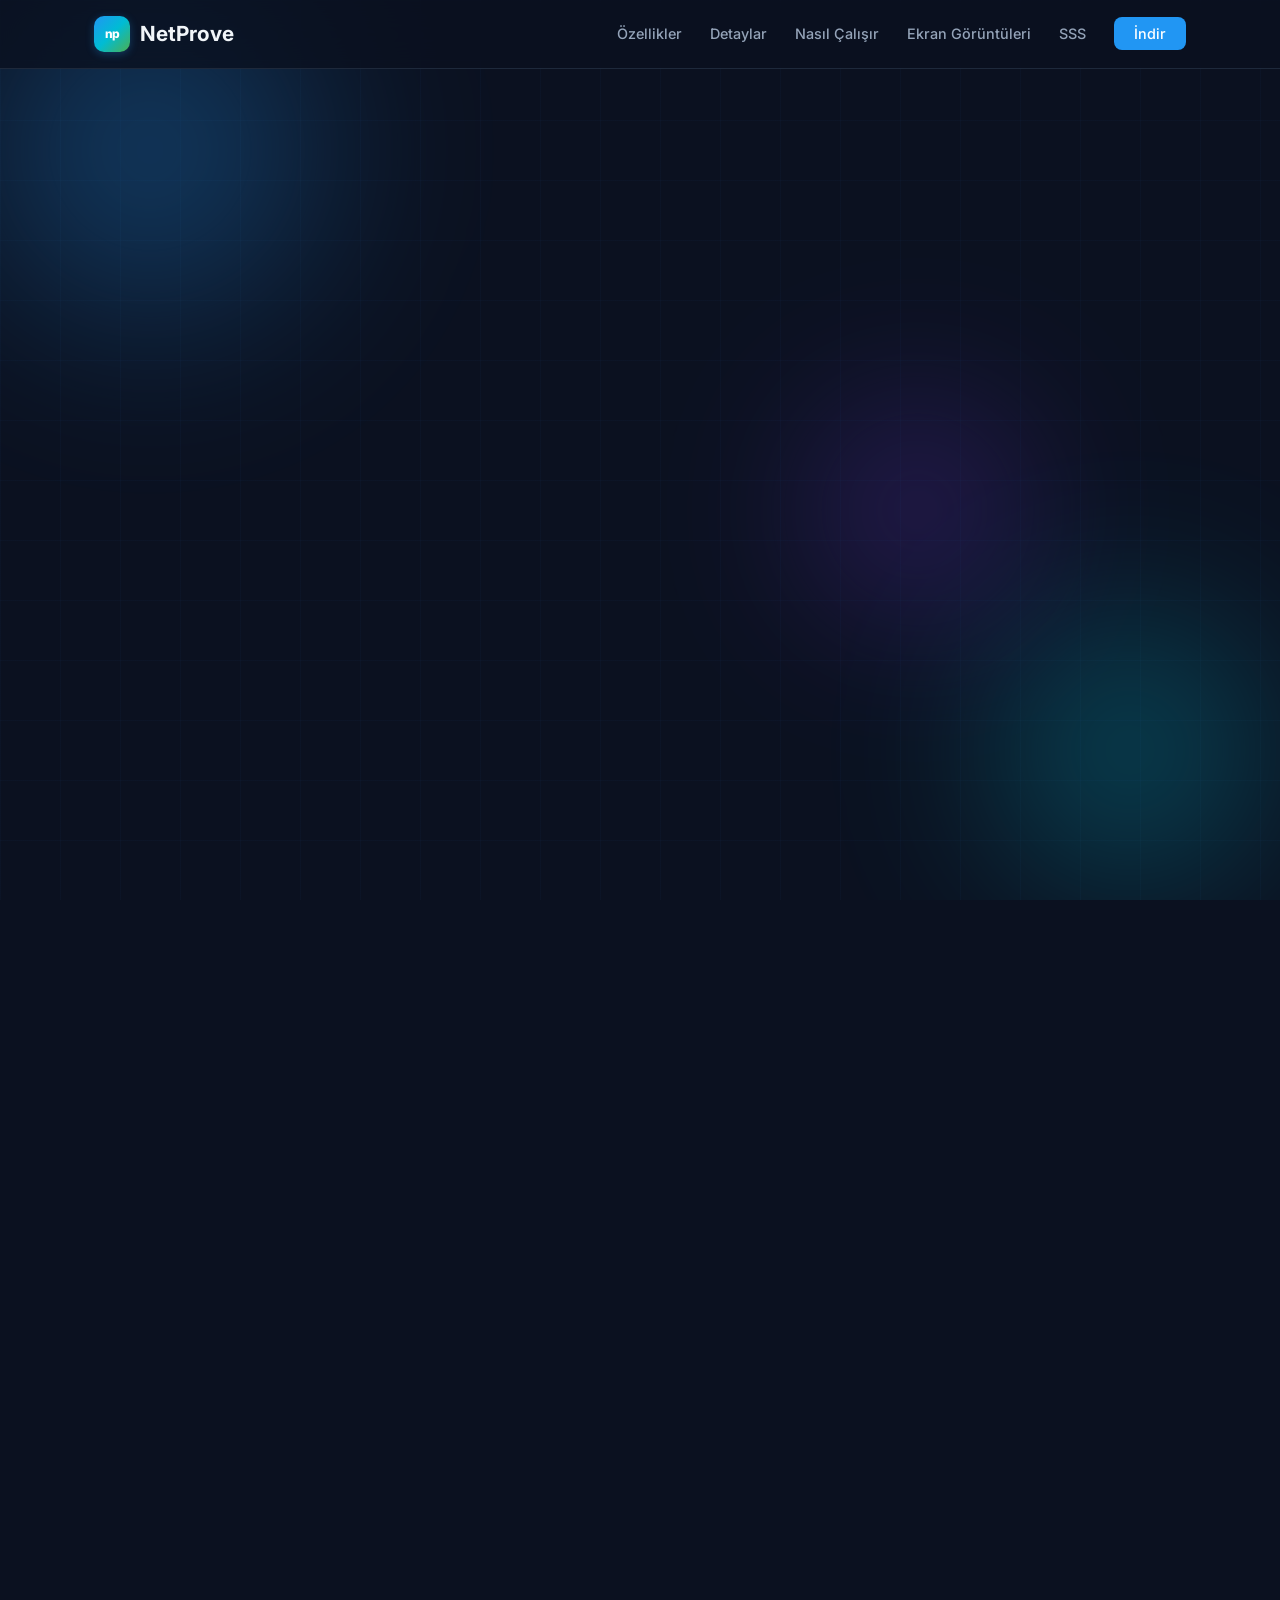
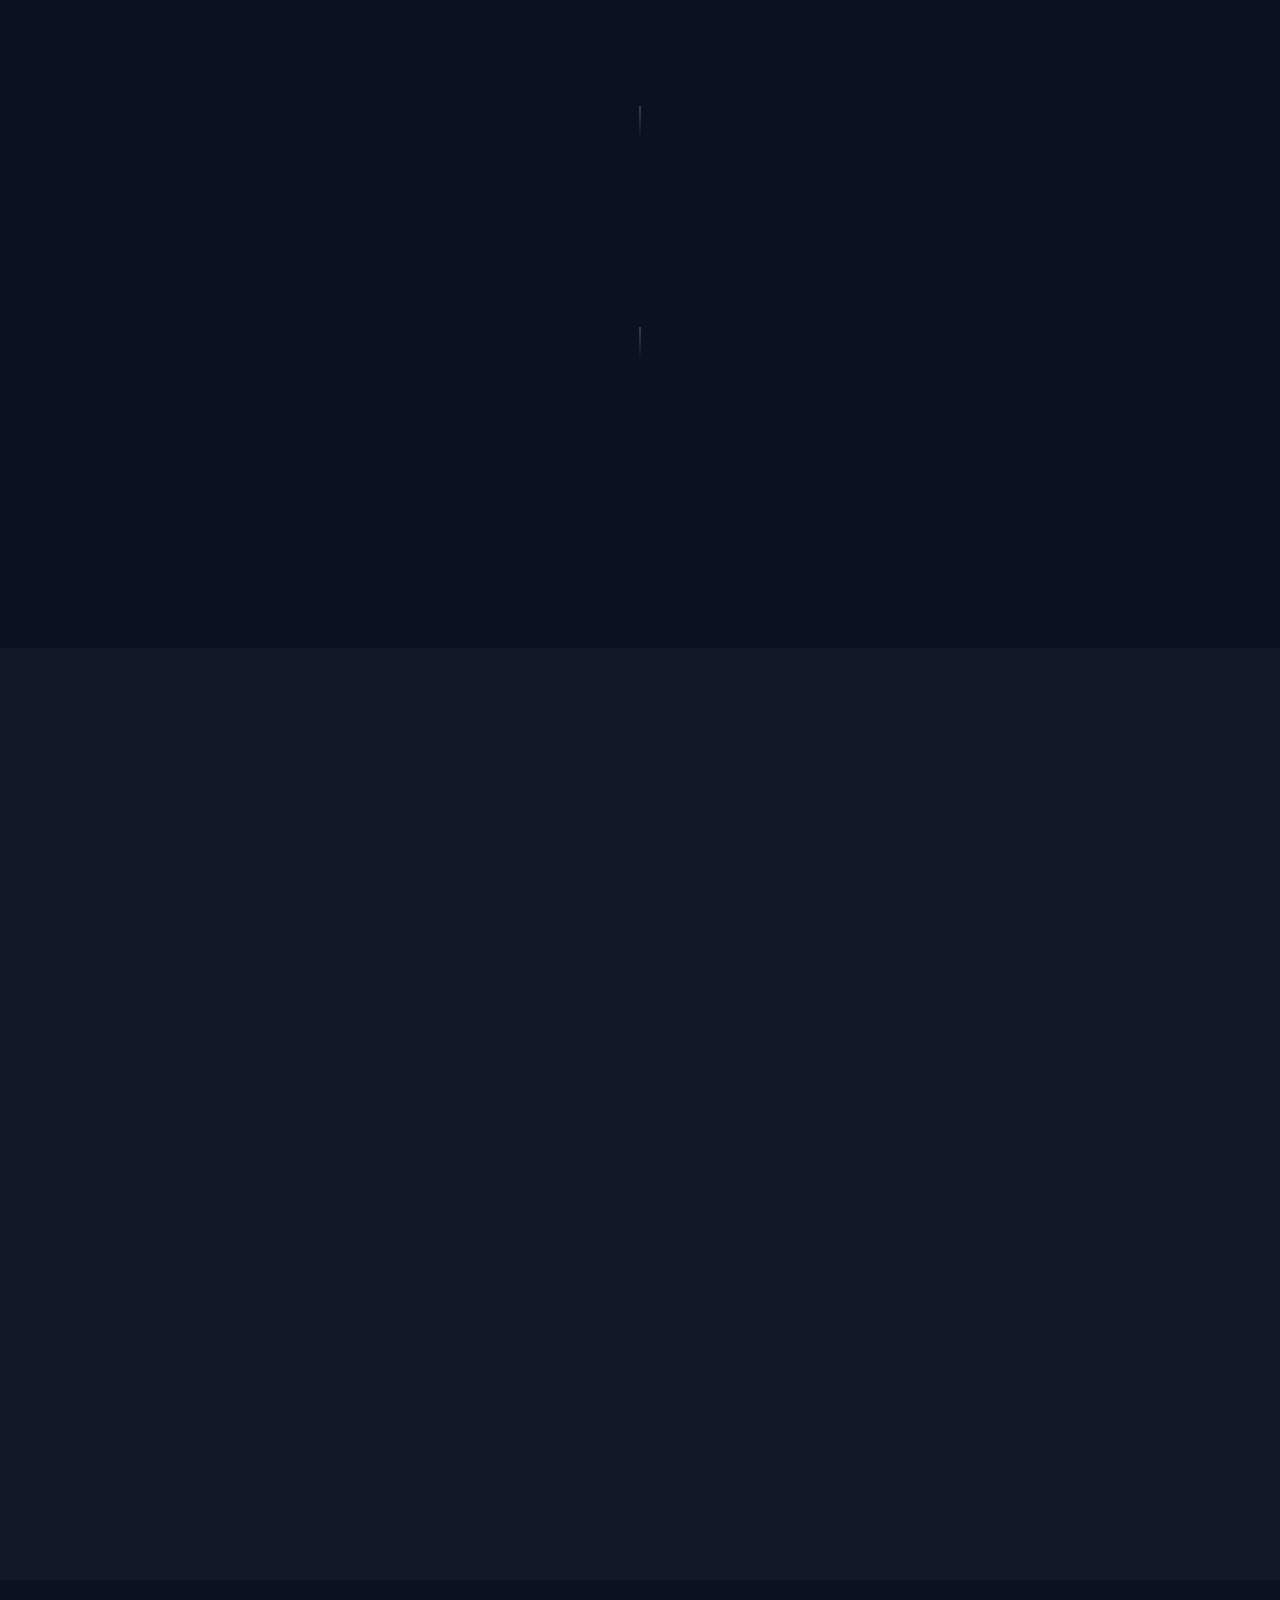
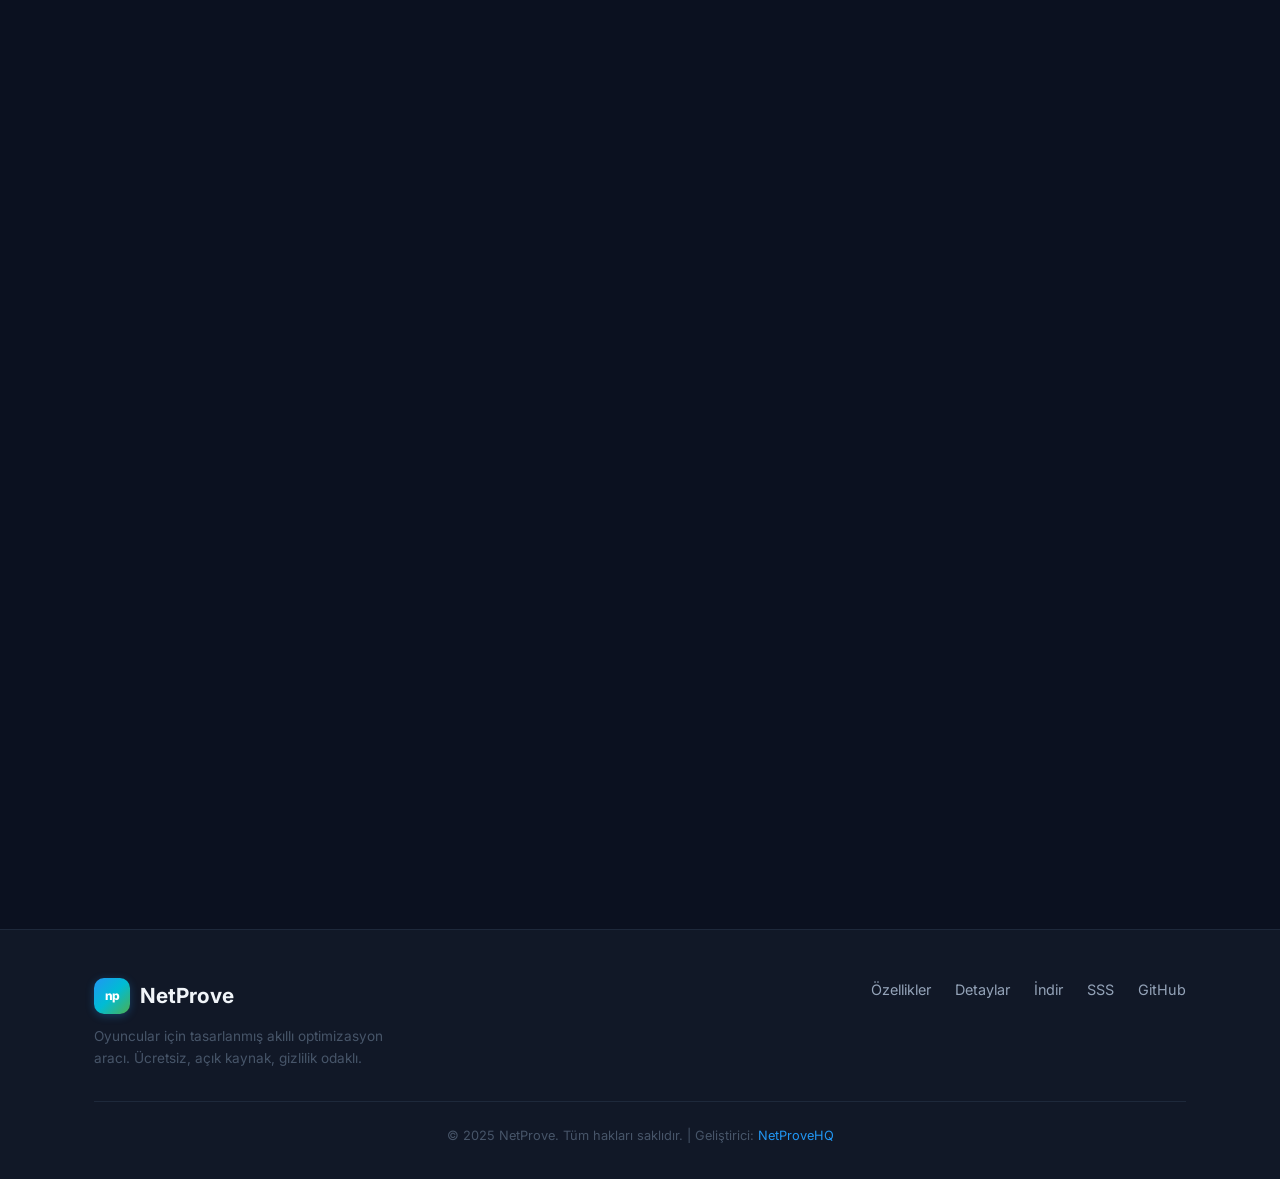
==== docs/index.html @ ade37f94 "v2.0: Smooth animations, network scanner, startup/taskbar pinning, website overhaul - Add smooth eas" ====
<!DOCTYPE html>
<html lang="tr">
<head>
  <meta charset="UTF-8">
  <meta name="viewport" content="width=device-width, initial-scale=1.0">
  <title>NetProve - Oyun ve &#304;nternet Performans Optimize Edici | &#220;cretsiz Windows Uygulamas&#305;</title>
  <meta name="description" content="NetProve ile ping d&#252;&#351;&#252;r, paket kayb&#305;n&#305; azalt, FPS art&#305;r. Valorant, CS2, Fortnite i&#231;in otomatik oyun optimizasyonu. A&#287; cihaz taray&#305;c&#305;, DNS benchmark, lag tahmini ve daha fazlas&#305;. &#220;cretsiz Windows 10/11 uygulamas&#305;.">
  <meta name="keywords" content="ping d&#252;&#351;&#252;rme, paket kayb&#305; &#231;&#246;z&#252;m, internet h&#305;zland&#305;rma, oyun optimizasyonu, FPS art&#305;rma, lag &#231;&#246;z&#252;m&#252;, Valorant ping, CS2 optimize, Windows optimizer, network optimizer, gaming performance, PC optimization, a&#287; optimizasyonu, internet performans&#305;, oyun kas&#305;yor &#231;&#246;z&#252;m, ping y&#252;ksek &#231;&#246;z&#252;m, a&#287; taray&#305;c&#305;, DNS benchmark, lag tahmini">
  <meta property="og:title" content="NetProve - Oyun ve &#304;nternet Performans Optimize Edici">
  <meta property="og:description" content="Ping d&#252;&#351;&#252;r, paket kayb&#305;n&#305; azalt, FPS art&#305;r. A&#287; cihaz taray&#305;c&#305;, DNS benchmark, lag tahmini. &#220;cretsiz indir.">
  <meta property="og:type" content="website">
  <meta property="og:url" content="https://netprovehq.github.io/">
  <meta property="og:site_name" content="NetProve">
  <meta name="twitter:card" content="summary_large_image">
  <meta name="twitter:title" content="NetProve - Oyun ve &#304;nternet Performans Optimize Edici">
  <meta name="twitter:description" content="Ping d&#252;&#351;&#252;r, paket kayb&#305;n&#305; azalt, FPS art&#305;r. &#220;cretsiz Windows uygulamas&#305;.">
  <meta name="robots" content="index, follow">
  <meta name="author" content="NetProveHQ">
  <link rel="canonical" href="https://netprovehq.github.io/">
  <meta name="theme-color" content="#2196F3">

  <script type="application/ld+json">
  {
    "@context": "https://schema.org",
    "@type": "SoftwareApplication",
    "name": "NetProve",
    "operatingSystem": "Windows 10, Windows 11",
    "applicationCategory": "UtilitiesApplication",
    "offers": { "@type": "Offer", "price": "0", "priceCurrency": "USD" },
    "description": "Oyun ve internet performans&#305;n&#305; optimize eden &#252;cretsiz Windows uygulamas&#305;. Ping d&#252;&#351;&#252;rme, paket kayb&#305; azaltma, FPS art&#305;rma, a&#287; cihaz taray&#305;c&#305;, DNS benchmark.",
    "url": "https://netprovehq.github.io/",
    "downloadUrl": "https://github.com/NetProveHQ/NetProve/releases",
    "softwareVersion": "2.0"
  }
  </script>

  <link rel="preconnect" href="https://fonts.googleapis.com">
  <link rel="preconnect" href="https://fonts.gstatic.com" crossorigin>
  <link href="https://fonts.googleapis.com/css2?family=Inter:wght@400;500;600;700;800;900&display=swap" rel="stylesheet">
  <link rel="stylesheet" href="style.css">
</head>
<body>

  <!-- Navbar -->
  <nav class="navbar" id="navbar">
    <div class="nav-container">
      <a href="#" class="nav-logo">
        <div class="logo-badge">np</div>
        NetProve
      </a>
      <button class="hamburger" id="hamburger" aria-label="Men&#252;y&#252; a&#231;">
        <span></span><span></span><span></span>
      </button>
      <ul class="nav-links" id="nav-links">
        <li><a href="#features">&#214;zellikler</a></li>
        <li><a href="#details">Detaylar</a></li>
        <li><a href="#how-it-works">Nas&#305;l &#199;al&#305;&#351;&#305;r</a></li>
        <li><a href="#screenshots">Ekran G&#246;r&#252;nt&#252;leri</a></li>
        <li><a href="#faq">SSS</a></li>
        <li><a href="#download" class="nav-cta">&#304;ndir</a></li>
      </ul>
    </div>
  </nav>

  <!-- Hero -->
  <section class="hero" id="hero">
    <div class="hero-bg">
      <div class="hero-orb hero-orb-1"></div>
      <div class="hero-orb hero-orb-2"></div>
      <div class="hero-orb hero-orb-3"></div>
      <div class="hero-grid"></div>
    </div>
    <div class="hero-content">
      <div class="hero-badge fade-in">v2.0 &#8212; Windows 10 &amp; 11 Destekli</div>
      <h1 class="hero-title fade-in">
        Oyun Performans&#305;n&#305;<br>
        <span class="gradient-text">Maksimuma &#199;&#305;kar</span>
      </h1>
      <p class="hero-tagline fade-in">
        NetProve, ger&#231;ek zamanl&#305; sistem izleme, ak&#305;ll&#305; a&#287; optimizasyonu, otomatik oyun alg&#305;lama
        ve cihaz tarama &#246;zellikleriyle oyun deneyimini bir &#252;st seviyeye ta&#351;&#305;yan &#252;cretsiz bir Windows uygulamas&#305;d&#305;r.
        TCP/IP ayarlar&#305;ndan DNS benchmark'a, lag tahmininden performans raporlar&#305;na kadar
        ihtiyac&#305;n olan her &#351;ey tek bir yerde.
      </p>
      <div class="hero-actions fade-in">
        <a href="#download" class="btn btn-primary btn-lg">
          <svg width="20" height="20" viewBox="0 0 24 24" fill="none" stroke="currentColor" stroke-width="2"><path d="M21 15v4a2 2 0 0 1-2 2H5a2 2 0 0 1-2-2v-4"/><polyline points="7 10 12 15 17 10"/><line x1="12" y1="15" x2="12" y2="3"/></svg>
          &#220;cretsiz &#304;ndir (v2.0)
        </a>
        <a href="#features" class="btn btn-ghost btn-lg">
          &#214;zellikleri Ke&#351;fet
          <svg width="16" height="16" viewBox="0 0 24 24" fill="none" stroke="currentColor" stroke-width="2"><polyline points="6 9 12 15 18 9"/></svg>
        </a>
      </div>
      <div class="hero-stats fade-in">
        <div class="stat">
          <span class="stat-value">%100</span>
          <span class="stat-label">&#220;cretsiz &amp; Reklams&#305;z</span>
        </div>
        <div class="stat-divider"></div>
        <div class="stat">
          <span class="stat-value">6 Dil</span>
          <span class="stat-label">&#199;oklu Dil Deste&#287;i</span>
        </div>
        <div class="stat-divider"></div>
        <div class="stat">
          <span class="stat-value">100+</span>
          <span class="stat-label">Oyun Alg&#305;lama</span>
        </div>
        <div class="stat-divider"></div>
        <div class="stat">
          <span class="stat-value">&lt;50MB</span>
          <span class="stat-label">Hafif &amp; H&#305;zl&#305;</span>
        </div>
      </div>
    </div>
  </section>

  <!-- Features Grid -->
  <section class="features" id="features">
    <div class="container">
      <div class="section-header fade-in">
        <span class="section-badge">&#214;zellikler</span>
        <h2 class="section-title">Oyuncular &#304;&#231;in Tasarlanm&#305;&#351; Profesyonel Ara&#231;lar</h2>
        <p class="section-subtitle">Sistem izleme, a&#287; optimizasyonu, oyun alg&#305;lama ve daha fazlas&#305; &#8212; hepsi tek bir uygulamada.</p>
      </div>

      <div class="features-grid">
        <div class="feature-card fade-in">
          <div class="feature-icon-wrapper blue">
            <svg width="28" height="28" viewBox="0 0 24 24" fill="none" stroke="currentColor" stroke-width="2"><rect x="2" y="3" width="20" height="14" rx="2"/><line x1="8" y1="21" x2="16" y2="21"/><line x1="12" y1="17" x2="12" y2="21"/></svg>
          </div>
          <h3>Ger&#231;ek Zamanl&#305; Sistem &#304;zleme</h3>
          <p>CPU, RAM, disk ve a&#287; metriklerini ak&#305;c&#305; animasyonlu dairesel gauge'lar ve Bezier e&#287;rili grafiklerle canl&#305; olarak takip edin. 60 saniyelik ge&#231;mi&#351; verisiyle trendleri an&#305;nda g&#246;r&#252;n.</p>
        </div>

        <div class="feature-card fade-in">
          <div class="feature-icon-wrapper green">
            <svg width="28" height="28" viewBox="0 0 24 24" fill="none" stroke="currentColor" stroke-width="2"><polygon points="5 3 19 12 5 21 5 3"/></svg>
          </div>
          <h3>Otomatik Oyun Alg&#305;lama</h3>
          <p>100'den fazla oyunu otomatik tan&#305;r: Valorant, CS2, Fortnite, LoL, GTA V, Minecraft, Elden Ring, God of War ve daha fazlas&#305;. Steam, Epic Games ve di&#287;er platformlardan yol tabanl&#305; alg&#305;lama yapar.</p>
        </div>

        <div class="feature-card fade-in">
          <div class="feature-icon-wrapper purple">
            <svg width="28" height="28" viewBox="0 0 24 24" fill="none" stroke="currentColor" stroke-width="2"><path d="M12 2L2 7l10 5 10-5-10-5z"/><path d="M2 17l10 5 10-5"/><path d="M2 12l10 5 10-5"/></svg>
          </div>
          <h3>Ak&#305;ll&#305; Otomatik Optimizasyon</h3>
          <p>Arka planda sessizce &#231;al&#305;&#351;&#305;r. Y&#252;ksek ping, paket kayb&#305; veya RAM bas&#305;nc&#305; alg&#305;lad&#305;&#287;&#305;nda otomatik m&#252;dahale eder: DNS temizler, TCP/IP ayarlar&#305;n&#305; optimize eder, g&#252;&#231; plan&#305;n&#305; de&#287;i&#351;tirir.</p>
        </div>

        <div class="feature-card fade-in">
          <div class="feature-icon-wrapper cyan">
            <svg width="28" height="28" viewBox="0 0 24 24" fill="none" stroke="currentColor" stroke-width="2"><path d="M22 12h-4l-3 9L9 3l-3 9H2"/></svg>
          </div>
          <h3>A&#287; Optimizasyonu &amp; DNS Benchmark</h3>
          <p>TCP/IP ince ayarlar&#305; (Nagle algoritmas&#305;, TTL, pencere boyutu), en h&#305;zl&#305; DNS sunucusunu bulan benchmark arac&#305;, WiFi band&#305; alg&#305;lama ve a&#287; yenileme &#246;zellikleri.</p>
        </div>

        <div class="feature-card fade-in">
          <div class="feature-icon-wrapper orange">
            <svg width="28" height="28" viewBox="0 0 24 24" fill="none" stroke="currentColor" stroke-width="2"><path d="M10.29 3.86L1.82 18a2 2 0 0 0 1.71 3h16.94a2 2 0 0 0 1.71-3L13.71 3.86a2 2 0 0 0-3.42 0z"/><line x1="12" y1="9" x2="12" y2="13"/><line x1="12" y1="17" x2="12.01" y2="17"/></svg>
          </div>
          <h3>Lag Tahmini &amp; Erken Uyar&#305;</h3>
          <p>Makine &#246;&#287;renmesi tabanl&#305; trend analizi ile lag olu&#351;madan &#246;nce sizi uyar&#305;r. CPU, RAM, ping, jitter ve paket kayb&#305; verilerini birlikte de&#287;erlendirerek ge&#231;mi&#351; e&#287;ilimlerden gelecek sorunlar&#305; tahmin eder.</p>
        </div>

        <div class="feature-card fade-in">
          <div class="feature-icon-wrapper red">
            <svg width="28" height="28" viewBox="0 0 24 24" fill="none" stroke="currentColor" stroke-width="2"><path d="M13 2L3 14h9l-1 8 10-12h-9l1-8z"/></svg>
          </div>
          <h3>H&#305;z Testi &amp; Performans Raporlar&#305;</h3>
          <p>Uygulama i&#231;inden indirme/y&#252;kleme h&#305;z testi yap&#305;n. Her oyun oturumu sonras&#305; otomatik performans raporu: ortalama ping, jitter, paket kayb&#305;, 5 y&#305;ld&#305;zl&#305; derecelendirme ve ki&#351;iselle&#351;tirilmi&#351; &#246;neriler.</p>
        </div>

        <div class="feature-card fade-in">
          <div class="feature-icon-wrapper teal">
            <svg width="28" height="28" viewBox="0 0 24 24" fill="none" stroke="currentColor" stroke-width="2"><circle cx="12" cy="12" r="10"/><line x1="2" y1="12" x2="22" y2="12"/><path d="M12 2a15.3 15.3 0 0 1 4 10 15.3 15.3 0 0 1-4 10 15.3 15.3 0 0 1-4-10 15.3 15.3 0 0 1 4-10z"/></svg>
          </div>
          <h3>A&#287; Cihaz Taray&#305;c&#305;s&#305;</h3>
          <p>A&#287;&#305;n&#305;za ba&#287;l&#305; t&#252;m cihazlar&#305; ke&#351;fedin: telefonlar, tabletler, ak&#305;ll&#305; TV'ler, oyun konsollar&#305;. Her cihan&#305;n t&#252;r&#252;n&#252;, &#252;reticisini, IP/MAC adresini, ping s&#252;resini ve &#231;evrim i&#231;i durumunu g&#246;r&#252;n. 200+ &#252;retici veritaban&#305; ile otomatik cihaz tan&#305;ma.</p>
        </div>

        <div class="feature-card fade-in">
          <div class="feature-icon-wrapper pink">
            <svg width="28" height="28" viewBox="0 0 24 24" fill="none" stroke="currentColor" stroke-width="2"><path d="M12 22s8-4 8-10V5l-8-3-8 3v7c0 6 8 10 8 10z"/></svg>
          </div>
          <h3>Oyun Modu &amp; G&#252;&#231; Y&#246;netimi</h3>
          <p>Oyun alg&#305;land&#305;&#287;&#305;nda otomatik devreye girer: Windows g&#252;&#231; plan&#305;n&#305; "Y&#252;ksek Performans"a ge&#231;irir, oyun s&#252;recinin &#246;nceli&#287;ini art&#305;r&#305;r, arka plan s&#252;re&#231;lerini k&#305;s&#305;tlar, Nagle algoritmas&#305;n&#305; kapat&#305;r. Oyun bitti&#287;inde her &#351;eyi eski haline getirir.</p>
        </div>

        <div class="feature-card fade-in">
          <div class="feature-icon-wrapper yellow">
            <svg width="28" height="28" viewBox="0 0 24 24" fill="none" stroke="currentColor" stroke-width="2"><path d="M21 2l-2 2m-7.61 7.61a5.5 5.5 0 1 1-7.778 7.778 5.5 5.5 0 0 1 7.777-7.777zm0 0L15.5 7.5m0 0l3 3L22 7l-3-3m-3.5 3.5L19 4"/></svg>
          </div>
          <h3>S&#252;re&#231; &amp; &#214;nbellek Y&#246;netimi</h3>
          <p>&#199;al&#305;&#351;an t&#252;m s&#252;re&#231;leri g&#246;r&#252;n, ger&#231;ek zamanl&#305; RAM ve CPU kullan&#305;m&#305;n&#305; takip edin. Chrome, Edge, Firefox ve di&#287;er taray&#305;c&#305;lar&#305;n &#246;nbelle&#287;ini tek t&#305;kla temizleyin. Sistem RAM'ini optimize edin.</p>
        </div>
      </div>
    </div>
  </section>

  <!-- Detailed Feature Sections -->
  <section class="details" id="details">
    <div class="container">
      <div class="section-header fade-in">
        <span class="section-badge">Detayl&#305; Bilgi</span>
        <h2 class="section-title">Her &#214;zellik Hakk&#305;nda Daha Fazla Bilgi</h2>
        <p class="section-subtitle">NetProve'un sundu&#287;u her arac&#305;n nas&#305;l &#231;al&#305;&#351;t&#305;&#287;&#305;n&#305; &#246;&#287;renin.</p>
      </div>

      <!-- Detail: Network Optimization -->
      <div class="detail-block fade-in">
        <div class="detail-content">
          <div class="detail-icon blue">
            <svg width="32" height="32" viewBox="0 0 24 24" fill="none" stroke="currentColor" stroke-width="2"><path d="M22 12h-4l-3 9L9 3l-3 9H2"/></svg>
          </div>
          <div>
            <h3>A&#287; Optimizasyonu Nas&#305;l &#199;al&#305;&#351;&#305;r?</h3>
            <p>NetProve, Windows'un TCP/IP ayarlar&#305;n&#305; oyun trafieine uygun hale getirir. Nagle algoritmas&#305;n&#305; devre d&#305;&#351;&#305; b&#305;rakarak veri paketlerinin biriktirilmeden an&#305;nda g&#246;nderilmesini sa&#287;lar &#8212; bu &#246;zellikle FPS oyunlar&#305;nda hissedilen gecikmeyi azalt&#305;r.</p>
            <ul class="detail-list">
              <li><strong>Nagle Algoritmas&#305; Kontrol&#252;:</strong> TCP paketlerinin grupland&#305;r&#305;lmas&#305;n&#305; a&#231;&#305;p kapama. Oyunlarda kapal&#305; olmas&#305; ping'i d&#252;&#351;&#252;r&#252;r.</li>
              <li><strong>DNS Benchmark:</strong> Google, Cloudflare, OpenDNS, Quad9 ve daha fazlas&#305;n&#305; test ederek en h&#305;zl&#305; DNS sunucusunu bulur ve otomatik uygular.</li>
              <li><strong>TCP/IP Optimizasyonu:</strong> Receive Window, TTL, ve di&#287;er TCP parametrelerini oyun i&#231;in optimize eder.</li>
              <li><strong>WiFi Band&#305; Alg&#305;lama:</strong> 2.4 GHz mi yoksa 5 GHz mi kulland&#305;&#287;&#305;n&#305;z&#305; g&#246;sterir ve &#246;neriler sunar.</li>
              <li><strong>A&#287; Yenileme:</strong> DNS &#246;nbelle&#287;ini temizler, Winsock'u s&#305;f&#305;rlar ve a&#287; yap&#305;land&#305;rmas&#305;n&#305; yeniler.</li>
            </ul>
          </div>
        </div>
      </div>

      <!-- Detail: Device Scanner -->
      <div class="detail-block fade-in">
        <div class="detail-content reverse">
          <div class="detail-icon cyan">
            <svg width="32" height="32" viewBox="0 0 24 24" fill="none" stroke="currentColor" stroke-width="2"><circle cx="12" cy="12" r="10"/><line x1="2" y1="12" x2="22" y2="12"/><path d="M12 2a15.3 15.3 0 0 1 4 10 15.3 15.3 0 0 1-4 10 15.3 15.3 0 0 1-4-10 15.3 15.3 0 0 1 4-10z"/></svg>
          </div>
          <div>
            <h3>A&#287; Cihaz Taray&#305;c&#305;s&#305; Ne Yapar?</h3>
            <p>Yerel a&#287;&#305;n&#305;zdaki t&#252;m cihazlar&#305; ARP tarama, ping sweep ve SendARP API kullanarak ke&#351;feder. Her cihaz&#305;n MAC adresinden &#252;reticiyi belirler ve cihaz t&#252;r&#252;n&#252; otomatik tahmin eder.</p>
            <ul class="detail-list">
              <li><strong>200+ &#220;retici Veritaban&#305;:</strong> Apple, Samsung, Xiaomi, Huawei, Intel, TP-Link ve daha fazlas&#305; otomatik tan&#305;n&#305;r.</li>
              <li><strong>Cihaz T&#252;r&#252; Tahmin:</strong> Telefon, tablet, ak&#305;ll&#305; TV, oyun konsolu, yaz&#305;c&#305;, IoT cihaz&#305; gibi kategorilere ay&#305;r&#305;r.</li>
              <li><strong>MAC Randomization Alg&#305;lama:</strong> Modern telefonlar&#305;n kulland&#305;&#287;&#305; rastgele MAC adreslerini tespit eder.</li>
              <li><strong>DNS + NetBIOS &#304;sim &#199;&#246;z&#252;mleme:</strong> "Mehmet'in iPhone'u" gibi cihaz isimlerini g&#246;r&#252;n.</li>
              <li><strong>Ger&#231;ek Zamand Ping:</strong> Her cihaz&#305;n a&#287;daki gecikme s&#252;resini &#246;l&#231;er.</li>
            </ul>
          </div>
        </div>
      </div>

      <!-- Detail: Game Detection -->
      <div class="detail-block fade-in">
        <div class="detail-content">
          <div class="detail-icon green">
            <svg width="32" height="32" viewBox="0 0 24 24" fill="none" stroke="currentColor" stroke-width="2"><polygon points="5 3 19 12 5 21 5 3"/></svg>
          </div>
          <div>
            <h3>Oyun Alg&#305;lama Sistemi</h3>
            <p>NetProve, &#231;al&#305;&#351;an s&#252;re&#231;leri &#252;&#231; farkl&#305; y&#246;ntemle tarar: tam isim e&#351;le&#351;tirme, dosya yolu analizi (steamapps, Epic Games klas&#246;rleri) ve sezgisel isim tan&#305;ma. Bu sayede bilinen oyunlar&#305;n yan&#305; s&#305;ra yeni &#231;&#305;kan oyunlar&#305; da alg&#305;layabilir.</p>
            <ul class="detail-list">
              <li><strong>Steam Entegrasyonu:</strong> steamapps/common klas&#246;r&#252;nden &#231;al&#305;&#351;an her oyunu otomatik tan&#305;r.</li>
              <li><strong>Epic Games Deste&#287;i:</strong> Epic Games klas&#246;r&#252;ndeki oyunlar&#305; alg&#305;lar.</li>
              <li><strong>Platform Alg&#305;lama:</strong> Oyunun hangi platformdan (Steam, Epic, ba&#287;&#305;ms&#305;z) a&#231;&#305;ld&#305;&#287;&#305;n&#305; belirler.</li>
              <li><strong>Otomatik Mod De&#287;i&#351;imi:</strong> Oyun ba&#351;lad&#305;&#287;&#305;nda Gaming Mode aktif olur, oyun kapand&#305;&#287;&#305;nda devre d&#305;&#351;&#305; kal&#305;r.</li>
              <li><strong>Performans Raporu:</strong> Her oyun oturumu sonras&#305; detayl&#305; performans analizi ve puan verir.</li>
            </ul>
          </div>
        </div>
      </div>

      <!-- Detail: Monitoring -->
      <div class="detail-block fade-in">
        <div class="detail-content reverse">
          <div class="detail-icon purple">
            <svg width="32" height="32" viewBox="0 0 24 24" fill="none" stroke="currentColor" stroke-width="2"><rect x="2" y="3" width="20" height="14" rx="2"/><line x1="8" y1="21" x2="16" y2="21"/><line x1="12" y1="17" x2="12" y2="21"/></svg>
          </div>
          <div>
            <h3>Ak&#305;c&#305; Animasyonlu Dashboard</h3>
            <p>T&#252;m gauge'lar ve grafikler 60 FPS'de ak&#305;c&#305; animasyonlarla g&#252;ncellenir. Ease-out k&#252;bik ge&#231;i&#351;ler ile de&#287;erler yumu&#351;ak&#231;a de&#287;i&#351;ir, Catmull-Rom spline e&#287;rileriyle grafikler p&#252;r&#252;zs&#252;z &#231;izilir.</p>
            <ul class="detail-list">
              <li><strong>4 Canl&#305; Gauge:</strong> CPU, RAM, Disk ve Ping i&#231;in dairesel g&#246;stergeler.</li>
              <li><strong>Canl&#305; Grafikler:</strong> CPU, RAM ve Ping ge&#231;mi&#351;i p&#252;r&#252;zs&#252;z Bezier e&#287;rileriyle g&#246;sterilir.</li>
              <li><strong>A&#287; Kalite Derecelendirmesi:</strong> Oyun i&#231;in optimize edilmi&#351; e&#351;iklerle (ping &lt;30ms, jitter &lt;8ms, paket kayb&#305; &lt;%0.05 = M&#252;kemmel).</li>
              <li><strong>Koyu &amp; A&#231;&#305;k Tema:</strong> G&#246;z yormayan tasar&#305;m, tek t&#305;kla tema de&#287;i&#351;tirme.</li>
              <li><strong>6 Dil Deste&#287;i:</strong> T&#252;rk&#231;e, &#304;ngilizce, &#199;ince, Japonca, &#304;spanyolca, Rus&#231;a.</li>
            </ul>
          </div>
        </div>
      </div>
    </div>
  </section>

  <!-- How It Works -->
  <section class="how-it-works" id="how-it-works">
    <div class="container">
      <div class="section-header fade-in">
        <span class="section-badge">Ba&#351;lang&#305;&#231;</span>
        <h2 class="section-title">3 Basit Ad&#305;mda Kullanmaya Ba&#351;lay&#305;n</h2>
        <p class="section-subtitle">Kurulum gerektirmez. &#304;ndirin, a&#231;&#305;n, oynay&#305;n.</p>
      </div>

      <div class="steps">
        <div class="step fade-in">
          <div class="step-number">1</div>
          <div class="step-content">
            <h3>&#304;ndir &amp; &#199;al&#305;&#351;t&#305;r</h3>
            <p>ZIP dosyas&#305;n&#305; indirin ve istedi&#287;iniz yere &#231;&#305;kar&#305;n. Kurulum sihirbaz&#305; yok, registry de&#287;i&#351;ikli&#287;i yok &#8212; NetProve.exe'yi &#231;al&#305;&#351;t&#305;rman&#305;z yeterli. &#304;lk a&#231;&#305;l&#305;&#351;ta masa&#252;st&#252; k&#305;sayolu ve Ba&#351;lat Men&#252;s&#252; giri&#351;i otomatik olu&#351;turulur. G&#246;rev &#231;ubu&#287;una sabitleyebilir ve Windows ba&#351;lang&#305;c&#305;na ekleyebilirsiniz.</p>
          </div>
        </div>
        <div class="step-connector"></div>
        <div class="step fade-in">
          <div class="step-number">2</div>
          <div class="step-content">
            <h3>Otomatik Modu Etkinle&#351;tir</h3>
            <p>Dashboard'daki "Otomatik Mod" butonuna bas&#305;n. NetProve arka planda &#231;al&#305;&#351;maya ba&#351;layacak: sistemi izleyecek, sorunlar&#305; alg&#305;layacak ve gerekti&#287;inde m&#252;dahale edecek. G&#246;rev &#231;ubu&#287;undaki simgeden durumu takip edebilirsiniz.</p>
          </div>
        </div>
        <div class="step-connector"></div>
        <div class="step fade-in">
          <div class="step-number">3</div>
          <div class="step-content">
            <h3>Oyununuzu A&#231;&#305;n</h3>
            <p>Valorant, CS2, Fortnite veya herhangi bir oyunu a&#231;&#305;n. NetProve otomatik olarak oyunu alg&#305;layacak, Gaming Mode'u devreye sokacak ve t&#252;m optimizasyonlar&#305; uygulayacak. Oyun bitti&#287;inde performans raporunuzu inceleyin ve &#246;nerileri uygulay&#305;n.</p>
          </div>
        </div>
      </div>
    </div>
  </section>

  <!-- Screenshots -->
  <section class="screenshots" id="screenshots">
    <div class="container">
      <div class="section-header fade-in">
        <span class="section-badge">Aray&#252;z</span>
        <h2 class="section-title">Modern &amp; Sezgisel Tasar&#305;m</h2>
        <p class="section-subtitle">Koyu ve a&#231;&#305;k tema deste&#287;i, ak&#305;c&#305; animasyonlar ve kullan&#305;c&#305; dostu aray&#252;z.</p>
      </div>
      <div class="screenshot-showcase fade-in">
        <div class="screenshot-card">
          <div class="screenshot-placeholder">
            <div class="mock-dashboard">
              <div class="mock-sidebar">
                <div class="mock-nav-item active"></div>
                <div class="mock-nav-item"></div>
                <div class="mock-nav-item"></div>
                <div class="mock-nav-item"></div>
                <div class="mock-nav-item"></div>
                <div class="mock-nav-item"></div>
                <div class="mock-nav-item"></div>
              </div>
              <div class="mock-content">
                <div class="mock-gauges">
                  <div class="mock-gauge blue"><span>CPU</span></div>
                  <div class="mock-gauge green"><span>RAM</span></div>
                  <div class="mock-gauge cyan"><span>Disk</span></div>
                  <div class="mock-gauge purple"><span>Ping</span></div>
                </div>
                <div class="mock-chart"></div>
              </div>
            </div>
          </div>
          <p class="screenshot-caption">Dashboard &#8212; T&#252;m metrikleri canl&#305; gauge'lar ve grafiklerle takip edin</p>
        </div>
      </div>

      <!-- Feature highlights under screenshot -->
      <div class="screenshot-features fade-in">
        <div class="sf-item">
          <span class="sf-icon">&#127912;</span>
          <div>
            <strong>Koyu &amp; A&#231;&#305;k Tema</strong>
            <p>G&#246;z yormayan tasar&#305;m</p>
          </div>
        </div>
        <div class="sf-item">
          <span class="sf-icon">&#127760;</span>
          <div>
            <strong>6 Dil Deste&#287;i</strong>
            <p>TR, EN, CN, JP, ES, RU</p>
          </div>
        </div>
        <div class="sf-item">
          <span class="sf-icon">&#128202;</span>
          <div>
            <strong>Ak&#305;c&#305; Animasyonlar</strong>
            <p>60 FPS g&#252;ncelleme</p>
          </div>
        </div>
        <div class="sf-item">
          <span class="sf-icon">&#9889;</span>
          <div>
            <strong>H&#305;zl&#305; Ba&#351;latma</strong>
            <p>An&#305;nda y&#252;klenir</p>
          </div>
        </div>
      </div>
    </div>
  </section>

  <!-- System Requirements -->
  <section class="sysreq" id="sysreq">
    <div class="container">
      <div class="section-header fade-in">
        <span class="section-badge">Gereksinimler</span>
        <h2 class="section-title">Sistem Gereksinimleri</h2>
      </div>
      <div class="req-grid fade-in">
        <div class="req-card">
          <h4>&#304;&#351;letim Sistemi</h4>
          <p>Windows 10 veya 11 (64-bit)</p>
        </div>
        <div class="req-card">
          <h4>&#304;&#351;lemci</h4>
          <p>1 GHz veya daha h&#305;zl&#305; (x64)</p>
        </div>
        <div class="req-card">
          <h4>RAM</h4>
          <p>2 GB minimum</p>
        </div>
        <div class="req-card">
          <h4>Disk Alan&#305;</h4>
          <p>~50 MB (runtime dahil)</p>
        </div>
        <div class="req-card">
          <h4>Runtime</h4>
          <p>.NET 8 (uygulama i&#231;inde dahil)</p>
        </div>
        <div class="req-card">
          <h4>&#304;nternet</h4>
          <p>H&#305;z testi ve DNS benchmark i&#231;in gerekli</p>
        </div>
      </div>
    </div>
  </section>

  <!-- Download -->
  <section class="download" id="download">
    <div class="container">
      <div class="section-header fade-in">
        <span class="section-badge">&#304;ndir</span>
        <h2 class="section-title">NetProve v2.0'&#305; Hemen &#304;ndir</h2>
        <p class="section-subtitle">&#220;cretsiz, reklams&#305;z, gizlilik odakl&#305;. Veri toplamaz, sunucuya ba&#287;lanmaz.</p>
      </div>

      <div class="download-cards fade-in">
        <div class="download-card primary">
          <div class="download-card-header">
            <svg width="48" height="48" viewBox="0 0 24 24" fill="currentColor"><path d="M0 3.449L9.75 2.1v9.451H0m10.949-9.602L24 0v11.4H10.949M0 12.6h9.75v9.451L0 20.699M10.949 12.6H24V24l-12.9-1.801"/></svg>
            <h3>Windows</h3>
            <span class="download-version">v2.0 &#8212; Windows 10/11 (x64)</span>
          </div>
          <div class="download-card-body">
            <ul class="download-specs">
              <li>
                <svg width="16" height="16" viewBox="0 0 24 24" fill="none" stroke="#10B981" stroke-width="2"><polyline points="20 6 9 17 4 12"/></svg>
                Windows 10 veya 11 (64-bit)
              </li>
              <li>
                <svg width="16" height="16" viewBox="0 0 24 24" fill="none" stroke="#10B981" stroke-width="2"><polyline points="20 6 9 17 4 12"/></svg>
                .NET 8 Runtime dahil &#8212; ek kurulum gerektirmez
              </li>
              <li>
                <svg width="16" height="16" viewBox="0 0 24 24" fill="none" stroke="#10B981" stroke-width="2"><polyline points="20 6 9 17 4 12"/></svg>
                Portable uygulama &#8212; ZIP'i a&#231; ve &#231;al&#305;&#351;t&#305;r
              </li>
              <li>
                <svg width="16" height="16" viewBox="0 0 24 24" fill="none" stroke="#10B981" stroke-width="2"><polyline points="20 6 9 17 4 12"/></svg>
                ~50 MB boyut, %100 &#252;cretsiz
              </li>
              <li>
                <svg width="16" height="16" viewBox="0 0 24 24" fill="none" stroke="#10B981" stroke-width="2"><polyline points="20 6 9 17 4 12"/></svg>
                G&#246;rev &#231;ubu&#287;u &amp; ba&#351;lang&#305;&#231; sabitleme deste&#287;i
              </li>
              <li>
                <svg width="16" height="16" viewBox="0 0 24 24" fill="none" stroke="#10B981" stroke-width="2"><polyline points="20 6 9 17 4 12"/></svg>
                Otomatik masa&#252;st&#252; k&#305;sayolu olu&#351;turma
              </li>
            </ul>
            <a href="https://github.com/NetProveHQ/NetProve/releases/latest/download/NetProve-win-x64.zip" class="btn btn-primary btn-block">
              <svg width="20" height="20" viewBox="0 0 24 24" fill="none" stroke="currentColor" stroke-width="2"><path d="M21 15v4a2 2 0 0 1-2 2H5a2 2 0 0 1-2-2v-4"/><polyline points="7 10 12 15 17 10"/><line x1="12" y1="15" x2="12" y2="3"/></svg>
              Windows x64 &#304;ndir
            </a>
          </div>
        </div>

        <div class="download-card secondary">
          <div class="download-card-header">
            <svg width="48" height="48" viewBox="0 0 24 24" fill="none" stroke="currentColor" stroke-width="1.5"><rect x="5" y="2" width="14" height="20" rx="2"/><line x1="12" y1="18" x2="12.01" y2="18"/></svg>
            <h3>Android</h3>
            <span class="download-version">Geli&#351;tirme a&#351;amas&#305;nda</span>
          </div>
          <div class="download-card-body">
            <ul class="download-specs muted">
              <li>
                <svg width="16" height="16" viewBox="0 0 24 24" fill="none" stroke="#94A3B8" stroke-width="2"><circle cx="12" cy="12" r="10"/><line x1="12" y1="8" x2="12" y2="12"/><line x1="12" y1="16" x2="12.01" y2="16"/></svg>
                Google Play Store'da yak&#305;nda
              </li>
              <li>
                <svg width="16" height="16" viewBox="0 0 24 24" fill="none" stroke="#94A3B8" stroke-width="2"><circle cx="12" cy="12" r="10"/><line x1="12" y1="8" x2="12" y2="12"/><line x1="12" y1="16" x2="12.01" y2="16"/></svg>
                WiFi analizi &amp; DNS optimizer
              </li>
              <li>
                <svg width="16" height="16" viewBox="0 0 24 24" fill="none" stroke="#94A3B8" stroke-width="2"><circle cx="12" cy="12" r="10"/><line x1="12" y1="8" x2="12" y2="12"/><line x1="12" y1="16" x2="12.01" y2="16"/></svg>
                Oyun booster &amp; floating overlay
              </li>
            </ul>
            <button class="btn btn-secondary btn-block" disabled>
              &#199;ok Yak&#305;nda
            </button>
          </div>
        </div>
      </div>

      <div class="download-note fade-in">
        <p>NetProve a&#231;&#305;k kaynak yaz&#305;l&#305;md&#305;r. <a href="https://github.com/NetProveHQ/NetProve" style="color:var(--accent)">GitHub'da kaynak koduna eri&#351;in.</a></p>
      </div>
    </div>
  </section>

  <!-- FAQ -->
  <section class="faq" id="faq">
    <div class="container">
      <div class="section-header fade-in">
        <span class="section-badge">SSS</span>
        <h2 class="section-title">S&#305;k Sorulan Sorular</h2>
      </div>

      <div class="faq-list">
        <details class="faq-item fade-in">
          <summary>NetProve ger&#231;ekten &#252;cretsiz mi?</summary>
          <p>Evet, NetProve tamamen &#252;cretsizdir. Reklam i&#231;ermez, gizli &#252;cret veya premium s&#252;r&#252;m yoktur. T&#252;m &#246;zellikler herkes i&#231;in a&#231;&#305;kt&#305;r.</p>
        </details>
        <details class="faq-item fade-in">
          <summary>Bilgisayar&#305;ma zarar verir mi?</summary>
          <p>Hay&#305;r. NetProve yaln&#305;zca Windows'un kendi API'lerini kullan&#305;r. Yapt&#305;&#287;&#305; t&#252;m de&#287;i&#351;iklikler (TCP ayarlar&#305;, g&#252;&#231; plan&#305;, DNS, Nagle) geri al&#305;nabilir niteliktedir. Sistem dosyalar&#305;na dokunmaz, registry'yi kalc&#305; olarak de&#287;i&#351;tirmez.</p>
        </details>
        <details class="faq-item fade-in">
          <summary>Hangi oyunlar&#305; alg&#305;lar?</summary>
          <p>Valorant, CS2, Fortnite, League of Legends, Apex Legends, GTA V, Minecraft, Elden Ring, God of War, Spider-Man, Cyberpunk 2077, Overwatch 2, Dota 2, PUBG, Rocket League, Call of Duty ve 100'den fazla pop&#252;ler oyunu otomatik alg&#305;lar. Ayr&#305;ca steamapps ve Epic Games klas&#246;rlerinden &#231;al&#305;&#351;an bilinmeyen oyunlar&#305; da sezgisel olarak tan&#305;yabilir.</p>
        </details>
        <details class="faq-item fade-in">
          <summary>Otomatik mod tam olarak ne yapar?</summary>
          <p>Sisteminizi arka planda izler. Oyun alg&#305;lad&#305;&#287;&#305;nda: g&#252;&#231; plan&#305;n&#305; "Y&#252;ksek Performans"a ge&#231;irir, Nagle algoritmas&#305;n&#305; kapat&#305;r, DNS &#246;nbelle&#287;ini temizler, RAM optimize eder, arka plan s&#252;re&#231;lerinin &#246;nceli&#287;ini d&#252;&#351;&#252;r&#252;r. Oyun bitti&#287;inde t&#252;m ayarlar&#305; eski haline getirir ve performans raporu olu&#351;turur.</p>
        </details>
        <details class="faq-item fade-in">
          <summary>Antivir&#252;s uyar&#305;s&#305; al&#305;yorum, neden?</summary>
          <p>NetProve a&#287; ve sistem ayarlar&#305;n&#305; de&#287;i&#351;tirdi&#287;i i&#231;in baz&#305; antivir&#252;s programlar&#305; uyar&#305; verebilir. Bu bir yanl&#305;&#351; pozitif (false positive) durumudur. Uygulama a&#231;&#305;k kaynak kodludur, kaynak kodu GitHub'da incelenebilir. Uygulamay&#305; g&#252;venilir olarak i&#351;aretleyebilirsiniz.</p>
        </details>
        <details class="faq-item fade-in">
          <summary>Veri topluyor mu? G&#252;venli mi?</summary>
          <p>NetProve hi&#231;bir ki&#351;isel veri toplamaz, hi&#231;bir sunucuya ba&#287;lanmaz (h&#305;z testi ve DNS benchmark hari&#231;). T&#252;m veriler yerel olarak bilgisayar&#305;n&#305;zda kal&#305;r. Ayarlar %AppData%\NetProve klas&#246;r&#252;nde JSON dosyas&#305; olarak saklan&#305;r.</p>
        </details>
        <details class="faq-item fade-in">
          <summary>Ping'imi ger&#231;ekten d&#252;&#351;&#252;r&#252;r m&#252;?</summary>
          <p>NetProve, Windows taraf&#305;ndaki gecikmeleri minimize eder: Nagle algoritmas&#305;n&#305; kapatarak paket gecikmeleri azalt&#305;r, en h&#305;zl&#305; DNS sunucusunu bularak DNS &#231;&#246;z&#252;mleme s&#252;resini k&#305;salt&#305;r, ve TCP/IP parametrelerini optimize eder. Ancak ISP kaynakl&#305; veya co&#287;rafi mesafeden kaynaklanan gecikmeleri azaltamaz. Tipik olarak 5-30ms aras&#305;nda iyile&#351;me sa&#287;lar.</p>
        </details>
        <details class="faq-item fade-in">
          <summary>G&#246;rev &#231;ubu&#287;una nas&#305;l sabitlerim?</summary>
          <p>NetProve ilk a&#231;&#305;ld&#305;&#287;&#305;nda Ba&#351;lat Men&#252;s&#252;'ne otomatik eklenir. Ba&#351;lat Men&#252;s&#252;'nden "NetProve"a sa&#287; t&#305;klay&#305;p "G&#246;rev &#199;ubu&#287;una Sabitle" se&#231;ene&#287;ini kullanabilirsiniz. Ayr&#305;ca uygulamanın sol panelinde "G&#246;rev &#199;ubu&#287;una Sabitle" ve "Ba&#351;lang&#305;&#231;ta &#199;al&#305;&#351;t&#305;r" se&#231;enekleri bulunur.</p>
        </details>
      </div>
    </div>
  </section>

  <!-- Footer -->
  <footer class="footer">
    <div class="container">
      <div class="footer-content">
        <div class="footer-brand">
          <div class="nav-logo">
            <div class="logo-badge">np</div>
            NetProve
          </div>
          <p>Oyuncular i&#231;in tasarlanm&#305;&#351; ak&#305;ll&#305; optimizasyon arac&#305;. &#220;cretsiz, a&#231;&#305;k kaynak, gizlilik odakl&#305;.</p>
        </div>
        <div class="footer-links">
          <a href="#features">&#214;zellikler</a>
          <a href="#details">Detaylar</a>
          <a href="#download">&#304;ndir</a>
          <a href="#faq">SSS</a>
          <a href="https://github.com/NetProveHQ/NetProve">GitHub</a>
        </div>
      </div>
      <div class="footer-bottom">
        <p>&copy; 2025 NetProve. T&#252;m haklar&#305; sakl&#305;d&#305;r. | Geli&#351;tirici: <a href="https://github.com/NetProveHQ" style="color:var(--accent)">NetProveHQ</a></p>
      </div>
    </div>
  </footer>

  <script src="script.js"></script>
</body>
</html>
---- docs/style.css ----
/* ===== Custom Properties ===== */
:root {
  --accent: #2196F3;
  --accent-dark: #1565C0;
  --accent-light: #BBDEFB;
  --cyan: #00BCD4;
  --green: #4CAF50;
  --purple: #7C3AED;
  --orange: #F59E0B;
  --red: #EF4444;
  --teal: #14B8A6;
  --pink: #EC4899;
  --yellow: #EAB308;
  --bg: #0B1120;
  --bg-card: #111827;
  --bg-card-hover: #1A2332;
  --text: #F1F5F9;
  --text-sub: #94A3B8;
  --text-muted: #475569;
  --border: #1E293B;
  --border-light: #334155;
  --shadow: 0 1px 3px rgba(0,0,0,0.3);
  --shadow-lg: 0 10px 40px rgba(0,0,0,0.4);
  --shadow-glow: 0 0 30px rgba(33,150,243,0.15);
  --radius: 16px;
  --radius-sm: 10px;
  --font: 'Inter', -apple-system, BlinkMacSystemFont, "Segoe UI", Roboto, sans-serif;
}

/* ===== Reset & Base ===== */
*, *::before, *::after { margin:0; padding:0; box-sizing:border-box; }
html { scroll-behavior: smooth; }
body {
  font-family: var(--font);
  color: var(--text);
  background: var(--bg);
  line-height: 1.6;
  -webkit-font-smoothing: antialiased;
}
a { text-decoration: none; color: inherit; }
ul { list-style: none; }
.container { max-width: 1140px; margin: 0 auto; padding: 0 24px; }

/* ===== Navbar ===== */
.navbar {
  position: fixed; top:0; left:0; right:0; z-index:1000;
  background: rgba(11,17,32,0.8);
  backdrop-filter: blur(20px);
  border-bottom: 1px solid var(--border);
  transition: box-shadow 0.3s, background 0.3s;
}
.navbar.scrolled {
  background: rgba(11,17,32,0.95);
  box-shadow: 0 4px 20px rgba(0,0,0,0.3);
}
.nav-container {
  max-width: 1140px; margin: 0 auto; padding: 0 24px;
  display: flex; align-items: center; justify-content: space-between; height: 68px;
}
.nav-logo {
  font-size: 1.3rem; font-weight: 700; color: var(--text);
  display: flex; align-items: center; gap: 10px;
}
.logo-badge {
  width: 36px; height: 36px; border-radius: 10px;
  background: linear-gradient(135deg, #2196F3 0%, #00BCD4 50%, #4CAF50 100%);
  display: flex; align-items: center; justify-content: center;
  font-size: 0.75rem; font-weight: 800; color: #fff;
  letter-spacing: -1px; text-transform: lowercase;
  box-shadow: 0 2px 8px rgba(33,150,243,0.3);
}
.nav-links { display: flex; align-items: center; gap: 28px; }
.nav-links a {
  font-size: 0.9rem; font-weight: 500; color: var(--text-sub);
  transition: color 0.2s;
}
.nav-links a:hover { color: var(--text); }
.nav-cta {
  background: var(--accent) !important; color: #fff !important;
  padding: 8px 20px; border-radius: 8px;
  transition: background 0.2s, transform 0.2s !important;
}
.nav-cta:hover { background: var(--accent-dark) !important; transform: translateY(-1px); }

/* Hamburger */
.hamburger {
  display: none; flex-direction: column; gap: 5px;
  background: none; border: none; cursor: pointer; padding: 4px;
}
.hamburger span {
  display: block; width: 22px; height: 2px;
  background: var(--text); border-radius: 2px;
  transition: transform 0.3s, opacity 0.3s;
}
.hamburger.active span:nth-child(1) { transform: translateY(7px) rotate(45deg); }
.hamburger.active span:nth-child(2) { opacity: 0; }
.hamburger.active span:nth-child(3) { transform: translateY(-7px) rotate(-45deg); }

/* ===== Hero ===== */
.hero {
  position: relative; min-height: 100vh;
  display: flex; align-items: center; justify-content: center;
  text-align: center; overflow: hidden;
  padding: 120px 24px 80px;
  background: var(--bg);
}
.hero-bg { position: absolute; inset: 0; overflow: hidden; }
.hero-orb { position: absolute; border-radius: 50%; filter: blur(80px); opacity: 0.4; }
.hero-orb-1 {
  width: 500px; height: 500px; top: -100px; left: -100px;
  background: radial-gradient(circle, #2196F3 0%, transparent 70%);
  animation: float1 8s ease-in-out infinite;
}
.hero-orb-2 {
  width: 400px; height: 400px; bottom: -50px; right: -50px;
  background: radial-gradient(circle, #00BCD4 0%, transparent 70%);
  animation: float2 10s ease-in-out infinite;
}
.hero-orb-3 {
  width: 300px; height: 300px; top: 40%; left: 60%;
  background: radial-gradient(circle, #7C3AED 0%, transparent 70%);
  animation: float3 12s ease-in-out infinite;
}
.hero-grid {
  position: absolute; inset: 0;
  background-image:
    linear-gradient(rgba(33,150,243,0.03) 1px, transparent 1px),
    linear-gradient(90deg, rgba(33,150,243,0.03) 1px, transparent 1px);
  background-size: 60px 60px;
}
@keyframes float1 { 0%,100% { transform: translate(0,0); } 50% { transform: translate(30px,40px); } }
@keyframes float2 { 0%,100% { transform: translate(0,0); } 50% { transform: translate(-20px,-30px); } }
@keyframes float3 { 0%,100% { transform: translate(0,0); } 50% { transform: translate(-40px,20px); } }

.hero-content { position: relative; z-index: 2; max-width: 760px; }
.hero-badge {
  display: inline-block; padding: 6px 16px;
  background: rgba(33,150,243,0.1); border: 1px solid rgba(33,150,243,0.2);
  border-radius: 50px; font-size: 0.8rem; font-weight: 600;
  color: var(--accent); margin-bottom: 24px; letter-spacing: 0.5px;
}
.hero-title {
  font-size: clamp(2.5rem, 6vw, 4rem); font-weight: 800;
  color: #fff; letter-spacing: -0.03em;
  line-height: 1.1; margin-bottom: 20px;
}
.gradient-text {
  background: linear-gradient(135deg, #2196F3, #00BCD4, #4CAF50);
  -webkit-background-clip: text; -webkit-text-fill-color: transparent;
  background-clip: text;
}
.hero-tagline {
  font-size: clamp(0.95rem, 2vw, 1.1rem); color: var(--text-sub);
  max-width: 600px; margin: 0 auto 36px; line-height: 1.8;
}
.hero-actions { display: flex; gap: 14px; justify-content: center; flex-wrap: wrap; margin-bottom: 48px; }
.hero-stats {
  display: flex; align-items: center; justify-content: center;
  gap: 28px; flex-wrap: wrap;
}
.stat { text-align: center; }
.stat-value { display: block; font-size: 1.4rem; font-weight: 800; color: #fff; }
.stat-label { font-size: 0.75rem; color: var(--text-sub); }
.stat-divider { width: 1px; height: 36px; background: var(--border-light); }

/* ===== Buttons ===== */
.btn {
  display: inline-flex; align-items: center; gap: 8px;
  padding: 12px 28px; font-size: 0.95rem; font-weight: 600;
  border-radius: 10px; border: none; cursor: pointer;
  transition: transform 0.2s, box-shadow 0.2s, background 0.2s;
  font-family: var(--font); text-decoration: none;
}
.btn:hover { transform: translateY(-2px); }
.btn-lg { padding: 14px 32px; font-size: 1rem; }
.btn-primary {
  background: linear-gradient(135deg, #2196F3, #1976D2);
  color: #fff; box-shadow: 0 4px 16px rgba(33,150,243,0.3);
}
.btn-primary:hover { box-shadow: 0 6px 24px rgba(33,150,243,0.4); }
.btn-ghost {
  background: rgba(255,255,255,0.05); color: var(--text-sub);
  border: 1px solid var(--border-light);
}
.btn-ghost:hover { background: rgba(255,255,255,0.1); color: #fff; }
.btn-secondary {
  background: var(--bg-card); color: var(--text-muted);
  border: 1px solid var(--border);
}
.btn-block { display: flex; width: 100%; justify-content: center; }

/* ===== Section ===== */
.section-header { text-align: center; margin-bottom: 56px; }
.section-badge {
  display: inline-block; padding: 5px 14px;
  background: rgba(33,150,243,0.1); border: 1px solid rgba(33,150,243,0.15);
  border-radius: 50px; font-size: 0.75rem; font-weight: 600;
  color: var(--accent); text-transform: uppercase; letter-spacing: 1px;
  margin-bottom: 16px;
}
.section-title {
  font-size: clamp(1.8rem, 4vw, 2.4rem); font-weight: 800;
  letter-spacing: -0.02em; margin-bottom: 12px;
}
.section-subtitle { color: var(--text-sub); font-size: 1.05rem; max-width: 600px; margin: 0 auto; }

/* ===== Features Grid ===== */
.features { padding: 100px 0; background: var(--bg); }
.features-grid { display: grid; grid-template-columns: repeat(3, 1fr); gap: 20px; }
.feature-card {
  background: var(--bg-card); border: 1px solid var(--border);
  border-radius: var(--radius); padding: 32px 28px;
  transition: transform 0.3s, box-shadow 0.3s, border-color 0.3s;
}
.feature-card:hover {
  transform: translateY(-4px);
  box-shadow: var(--shadow-glow);
  border-color: rgba(33,150,243,0.2);
}
.feature-icon-wrapper {
  width: 52px; height: 52px; border-radius: 12px;
  display: flex; align-items: center; justify-content: center;
  margin-bottom: 20px;
}
.feature-icon-wrapper.blue { background: rgba(33,150,243,0.1); color: #2196F3; }
.feature-icon-wrapper.green { background: rgba(16,185,129,0.1); color: #10B981; }
.feature-icon-wrapper.purple { background: rgba(124,58,237,0.1); color: #7C3AED; }
.feature-icon-wrapper.cyan { background: rgba(0,188,212,0.1); color: #00BCD4; }
.feature-icon-wrapper.orange { background: rgba(245,158,11,0.1); color: #F59E0B; }
.feature-icon-wrapper.red { background: rgba(239,68,68,0.1); color: #EF4444; }
.feature-icon-wrapper.teal { background: rgba(20,184,166,0.1); color: #14B8A6; }
.feature-icon-wrapper.pink { background: rgba(236,72,153,0.1); color: #EC4899; }
.feature-icon-wrapper.yellow { background: rgba(234,179,8,0.1); color: #EAB308; }
.feature-card h3 { font-size: 1.1rem; font-weight: 700; margin-bottom: 8px; }
.feature-card p { color: var(--text-sub); font-size: 0.88rem; line-height: 1.7; }

/* ===== Detail Blocks ===== */
.details { padding: 100px 0; background: var(--bg-card); }
.detail-block {
  margin-bottom: 48px;
  background: rgba(255,255,255,0.02);
  border: 1px solid var(--border);
  border-radius: var(--radius);
  padding: 40px 36px;
  transition: border-color 0.3s;
}
.detail-block:last-child { margin-bottom: 0; }
.detail-block:hover { border-color: rgba(33,150,243,0.2); }
.detail-content {
  display: flex; gap: 32px; align-items: flex-start;
}
.detail-content.reverse { flex-direction: row-reverse; }
.detail-icon {
  flex-shrink: 0; width: 64px; height: 64px; border-radius: 16px;
  display: flex; align-items: center; justify-content: center;
}
.detail-icon.blue { background: rgba(33,150,243,0.1); color: #2196F3; }
.detail-icon.cyan { background: rgba(0,188,212,0.1); color: #00BCD4; }
.detail-icon.green { background: rgba(16,185,129,0.1); color: #10B981; }
.detail-icon.purple { background: rgba(124,58,237,0.1); color: #7C3AED; }
.detail-content h3 {
  font-size: 1.25rem; font-weight: 700; margin-bottom: 10px;
}
.detail-content > div > p {
  color: var(--text-sub); font-size: 0.95rem; line-height: 1.7; margin-bottom: 16px;
}
.detail-list {
  list-style: none; padding: 0;
}
.detail-list li {
  padding: 8px 0; color: var(--text-sub); font-size: 0.9rem; line-height: 1.6;
  border-bottom: 1px solid rgba(255,255,255,0.03);
}
.detail-list li:last-child { border-bottom: none; }
.detail-list li strong { color: var(--text); font-weight: 600; }

/* ===== How It Works ===== */
.how-it-works { padding: 100px 0; background: var(--bg); }
.steps { max-width: 640px; margin: 0 auto; }
.step {
  display: flex; gap: 24px; align-items: flex-start;
  padding: 28px; border-radius: var(--radius);
  background: rgba(255,255,255,0.02); border: 1px solid var(--border);
  transition: border-color 0.3s;
}
.step:hover { border-color: rgba(33,150,243,0.3); }
.step-number {
  flex-shrink: 0; width: 48px; height: 48px; border-radius: 12px;
  background: linear-gradient(135deg, #2196F3, #4CAF50);
  display: flex; align-items: center; justify-content: center;
  font-size: 1.2rem; font-weight: 800; color: #fff;
}
.step-content h3 { font-size: 1.05rem; font-weight: 700; margin-bottom: 6px; }
.step-content p { color: var(--text-sub); font-size: 0.9rem; line-height: 1.7; }
.step-connector {
  width: 2px; height: 32px; margin: 0 auto;
  background: linear-gradient(to bottom, var(--border-light), transparent);
}

/* ===== Screenshots ===== */
.screenshots { padding: 100px 0; background: var(--bg-card); }
.screenshot-showcase { max-width: 800px; margin: 0 auto; }
.screenshot-card {
  background: var(--bg-card); border: 1px solid var(--border);
  border-radius: var(--radius); overflow: hidden;
  box-shadow: var(--shadow-lg);
}
.screenshot-placeholder { padding: 32px; }
.mock-dashboard {
  display: flex; gap: 16px; height: 280px;
  background: #0F172A; border-radius: 12px; overflow: hidden;
}
.mock-sidebar {
  width: 56px; background: #1E293B; padding: 16px 8px;
  display: flex; flex-direction: column; gap: 10px; align-items: center;
}
.mock-nav-item {
  width: 36px; height: 36px; border-radius: 8px;
  background: #334155; transition: background 0.3s;
}
.mock-nav-item.active { background: linear-gradient(135deg, #2196F3, #4CAF50); }
.mock-content { flex: 1; padding: 20px; display: flex; flex-direction: column; gap: 16px; }
.mock-gauges { display: flex; gap: 12px; }
.mock-gauge {
  flex: 1; aspect-ratio: 1; border-radius: 12px;
  display: flex; align-items: center; justify-content: center;
  font-size: 0.7rem; font-weight: 700; color: rgba(255,255,255,0.7);
}
.mock-gauge.blue { background: rgba(33,150,243,0.15); border: 1px solid rgba(33,150,243,0.2); }
.mock-gauge.green { background: rgba(16,185,129,0.15); border: 1px solid rgba(16,185,129,0.2); }
.mock-gauge.cyan { background: rgba(0,188,212,0.15); border: 1px solid rgba(0,188,212,0.2); }
.mock-gauge.purple { background: rgba(124,58,237,0.15); border: 1px solid rgba(124,58,237,0.2); }
.mock-chart {
  flex: 1; border-radius: 12px;
  background: linear-gradient(to right, rgba(33,150,243,0.05), rgba(0,188,212,0.1));
  border: 1px solid var(--border);
  position: relative; overflow: hidden;
}
.mock-chart::after {
  content: '';
  position: absolute; bottom: 0; left: 0; right: 0; height: 60%;
  background: linear-gradient(to top,
    rgba(33,150,243,0.15) 0%,
    rgba(33,150,243,0.05) 40%,
    transparent 100%
  );
  clip-path: polygon(0 80%, 5% 65%, 10% 60%, 15% 70%, 20% 55%, 25% 60%, 30% 40%, 35% 50%, 40% 45%, 45% 55%, 50% 30%, 55% 40%, 60% 45%, 65% 35%, 70% 20%, 75% 30%, 80% 35%, 85% 25%, 90% 15%, 95% 20%, 100% 25%, 100% 100%, 0 100%);
}
.screenshot-caption {
  padding: 16px 24px; text-align: center;
  font-size: 0.85rem; color: var(--text-sub);
  border-top: 1px solid var(--border);
}

/* Screenshot feature highlights */
.screenshot-features {
  display: grid; grid-template-columns: repeat(4, 1fr); gap: 16px;
  max-width: 800px; margin: 32px auto 0;
}
.sf-item {
  display: flex; gap: 12px; align-items: center;
  background: rgba(255,255,255,0.02);
  border: 1px solid var(--border);
  border-radius: var(--radius-sm);
  padding: 16px;
}
.sf-icon { font-size: 1.5rem; flex-shrink: 0; }
.sf-item strong { font-size: 0.8rem; font-weight: 600; display: block; }
.sf-item p { font-size: 0.72rem; color: var(--text-muted); margin: 2px 0 0; }

/* ===== System Requirements ===== */
.sysreq { padding: 80px 0; background: var(--bg); }
.req-grid {
  display: grid; grid-template-columns: repeat(3, 1fr); gap: 16px;
  max-width: 700px; margin: 0 auto;
}
.req-card {
  background: var(--bg-card); border: 1px solid var(--border);
  border-radius: var(--radius-sm); padding: 20px;
  text-align: center;
}
.req-card h4 { font-size: 0.8rem; font-weight: 600; color: var(--accent); margin-bottom: 6px; text-transform: uppercase; letter-spacing: 0.5px; }
.req-card p { font-size: 0.88rem; color: var(--text-sub); }

/* ===== Download ===== */
.download { padding: 100px 0; background: var(--bg-card); }
.download-cards {
  display: grid; grid-template-columns: 1fr 1fr;
  gap: 24px; max-width: 800px; margin: 0 auto;
}
.download-card {
  border-radius: var(--radius); overflow: hidden;
  border: 1px solid var(--border);
  transition: border-color 0.3s, box-shadow 0.3s;
}
.download-card.primary {
  border-color: rgba(33,150,243,0.3);
  box-shadow: 0 0 30px rgba(33,150,243,0.08);
}
.download-card.primary:hover {
  border-color: rgba(33,150,243,0.5);
  box-shadow: 0 0 40px rgba(33,150,243,0.15);
}
.download-card-header {
  padding: 28px 24px; text-align: center;
  background: rgba(255,255,255,0.02);
  border-bottom: 1px solid var(--border);
}
.download-card-header svg { margin-bottom: 12px; color: var(--text-sub); }
.download-card.primary .download-card-header svg { color: var(--accent); }
.download-card-header h3 { font-size: 1.2rem; font-weight: 700; margin-bottom: 4px; }
.download-version { font-size: 0.8rem; color: var(--text-muted); }
.download-card-body { padding: 24px; }
.download-specs { margin-bottom: 20px; }
.download-specs li {
  display: flex; align-items: center; gap: 10px;
  font-size: 0.85rem; color: var(--text-sub); padding: 5px 0;
}
.download-specs.muted li { color: var(--text-muted); }
.download-note {
  text-align: center; margin-top: 32px;
  font-size: 0.85rem; color: var(--text-muted);
}

/* ===== FAQ ===== */
.faq { padding: 100px 0; background: var(--bg); }
.faq-list { max-width: 700px; margin: 0 auto; }
.faq-item {
  border: 1px solid var(--border); border-radius: var(--radius-sm);
  margin-bottom: 12px; overflow: hidden;
  transition: border-color 0.3s;
}
.faq-item:hover { border-color: var(--border-light); }
.faq-item[open] { border-color: rgba(33,150,243,0.2); }
.faq-item summary {
  padding: 18px 24px; font-weight: 600; font-size: 0.95rem;
  cursor: pointer; list-style: none;
  display: flex; align-items: center; justify-content: space-between;
  transition: background 0.2s;
}
.faq-item summary:hover { background: rgba(255,255,255,0.02); }
.faq-item summary::-webkit-details-marker { display: none; }
.faq-item summary::after {
  content: '+'; font-size: 1.3rem; color: var(--text-muted);
  transition: transform 0.3s;
}
.faq-item[open] summary::after { content: '\2212'; }
.faq-item p {
  padding: 0 24px 18px; color: var(--text-sub);
  font-size: 0.9rem; line-height: 1.7;
}

/* ===== Footer ===== */
.footer {
  padding: 48px 0 32px;
  background: var(--bg-card);
  border-top: 1px solid var(--border);
}
.footer-content {
  display: flex; align-items: flex-start; justify-content: space-between;
  flex-wrap: wrap; gap: 32px; margin-bottom: 32px;
}
.footer-brand p { color: var(--text-muted); font-size: 0.85rem; margin-top: 12px; max-width: 320px; }
.footer-links { display: flex; gap: 24px; flex-wrap: wrap; }
.footer-links a { font-size: 0.9rem; color: var(--text-sub); transition: color 0.2s; }
.footer-links a:hover { color: var(--text); }
.footer-bottom {
  border-top: 1px solid var(--border); padding-top: 24px;
  text-align: center;
}
.footer-bottom p { font-size: 0.8rem; color: var(--text-muted); }

/* ===== Animations ===== */
.fade-in {
  opacity: 0; transform: translateY(24px);
  transition: opacity 0.7s ease-out, transform 0.7s ease-out;
}
.fade-in.visible { opacity: 1; transform: translateY(0); }

/* ===== Responsive ===== */
@media (max-width: 1024px) {
  .features-grid { grid-template-columns: repeat(2, 1fr); }
  .screenshot-features { grid-template-columns: repeat(2, 1fr); }
  .req-grid { grid-template-columns: repeat(2, 1fr); }
}

@media (max-width: 768px) {
  .hamburger { display: flex; }
  .nav-links {
    position: fixed; top: 68px; left: 0; right: 0;
    background: rgba(11,17,32,0.97);
    backdrop-filter: blur(20px);
    flex-direction: column; gap: 0;
    padding: 8px 0; border-bottom: 1px solid var(--border);
    transform: translateY(-120%); opacity: 0;
    pointer-events: none; transition: transform 0.3s, opacity 0.3s;
  }
  .nav-links.open { transform: translateY(0); opacity: 1; pointer-events: all; }
  .nav-links li { width: 100%; }
  .nav-links a { display: block; padding: 14px 24px; }
  .nav-cta { margin: 8px 24px !important; text-align: center; }
  .features-grid { grid-template-columns: 1fr; }
  .download-cards { grid-template-columns: 1fr; }
  .hero { min-height: 90vh; padding: 100px 20px 60px; }
  .hero-stats { gap: 16px; }
  .hero-actions { flex-direction: column; align-items: center; }
  .footer-content { flex-direction: column; align-items: center; text-align: center; }
  .footer-brand p { margin: 12px auto 0; }
  .detail-content, .detail-content.reverse { flex-direction: column; }
  .detail-block { padding: 28px 20px; }
  .screenshot-features { grid-template-columns: repeat(2, 1fr); }
  .req-grid { grid-template-columns: 1fr 1fr; }
  .step { flex-direction: column; align-items: center; text-align: center; }
}

@media (max-width: 480px) {
  .screenshot-features { grid-template-columns: 1fr; }
  .req-grid { grid-template-columns: 1fr; }
  .hero-stats { flex-direction: column; gap: 12px; }
  .stat-divider { width: 36px; height: 1px; }
}
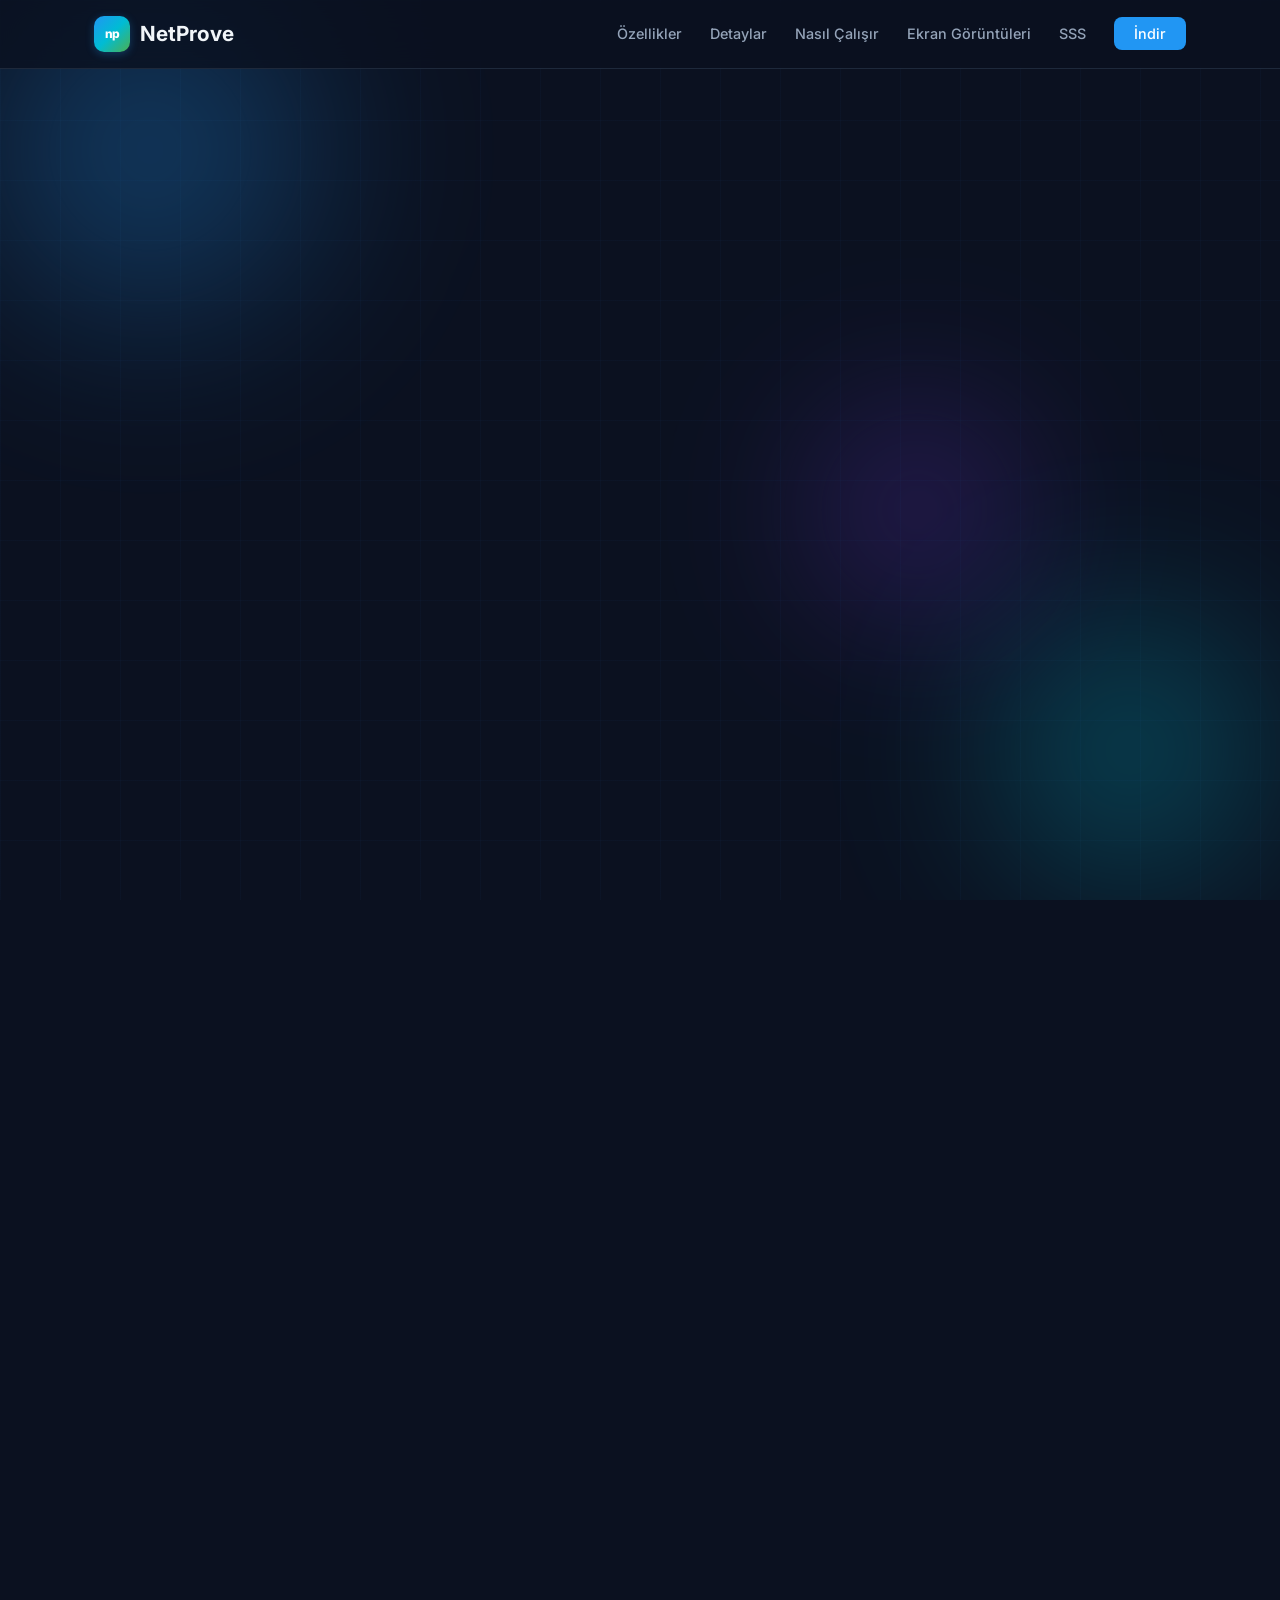
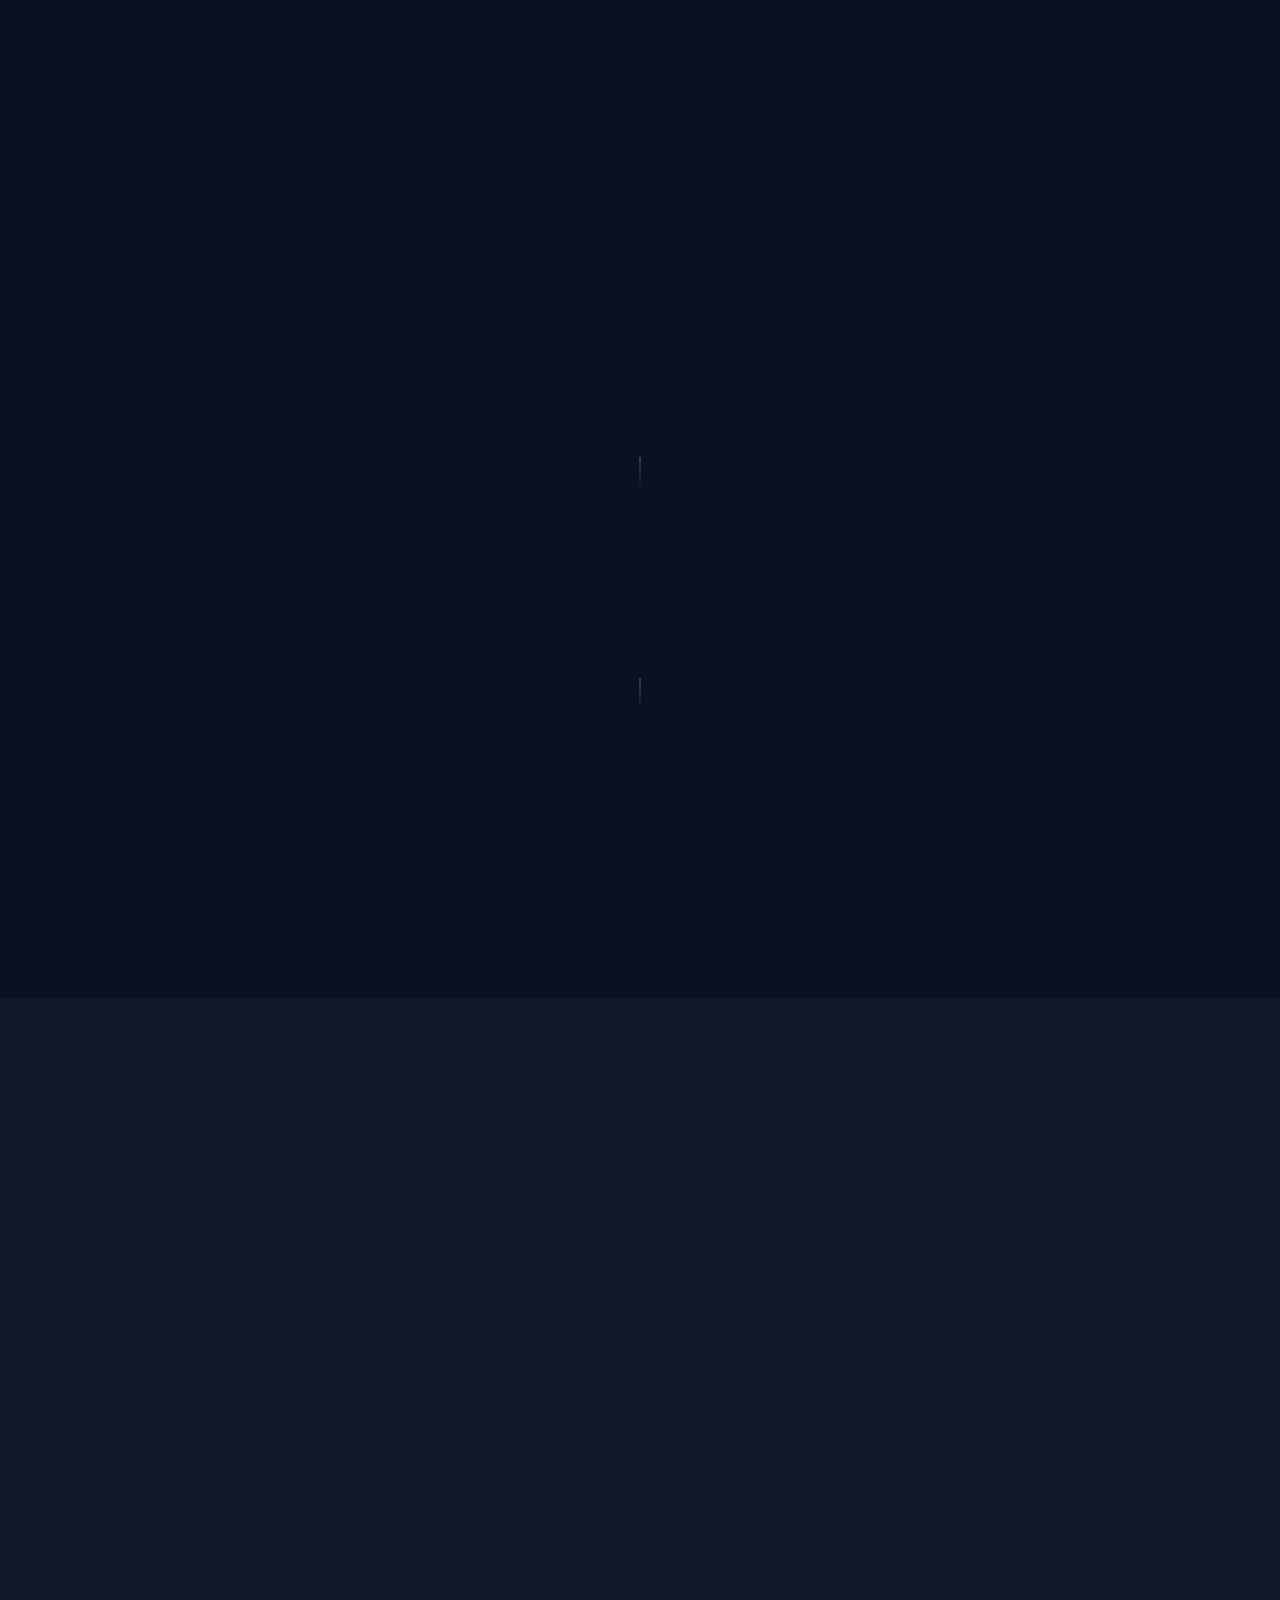
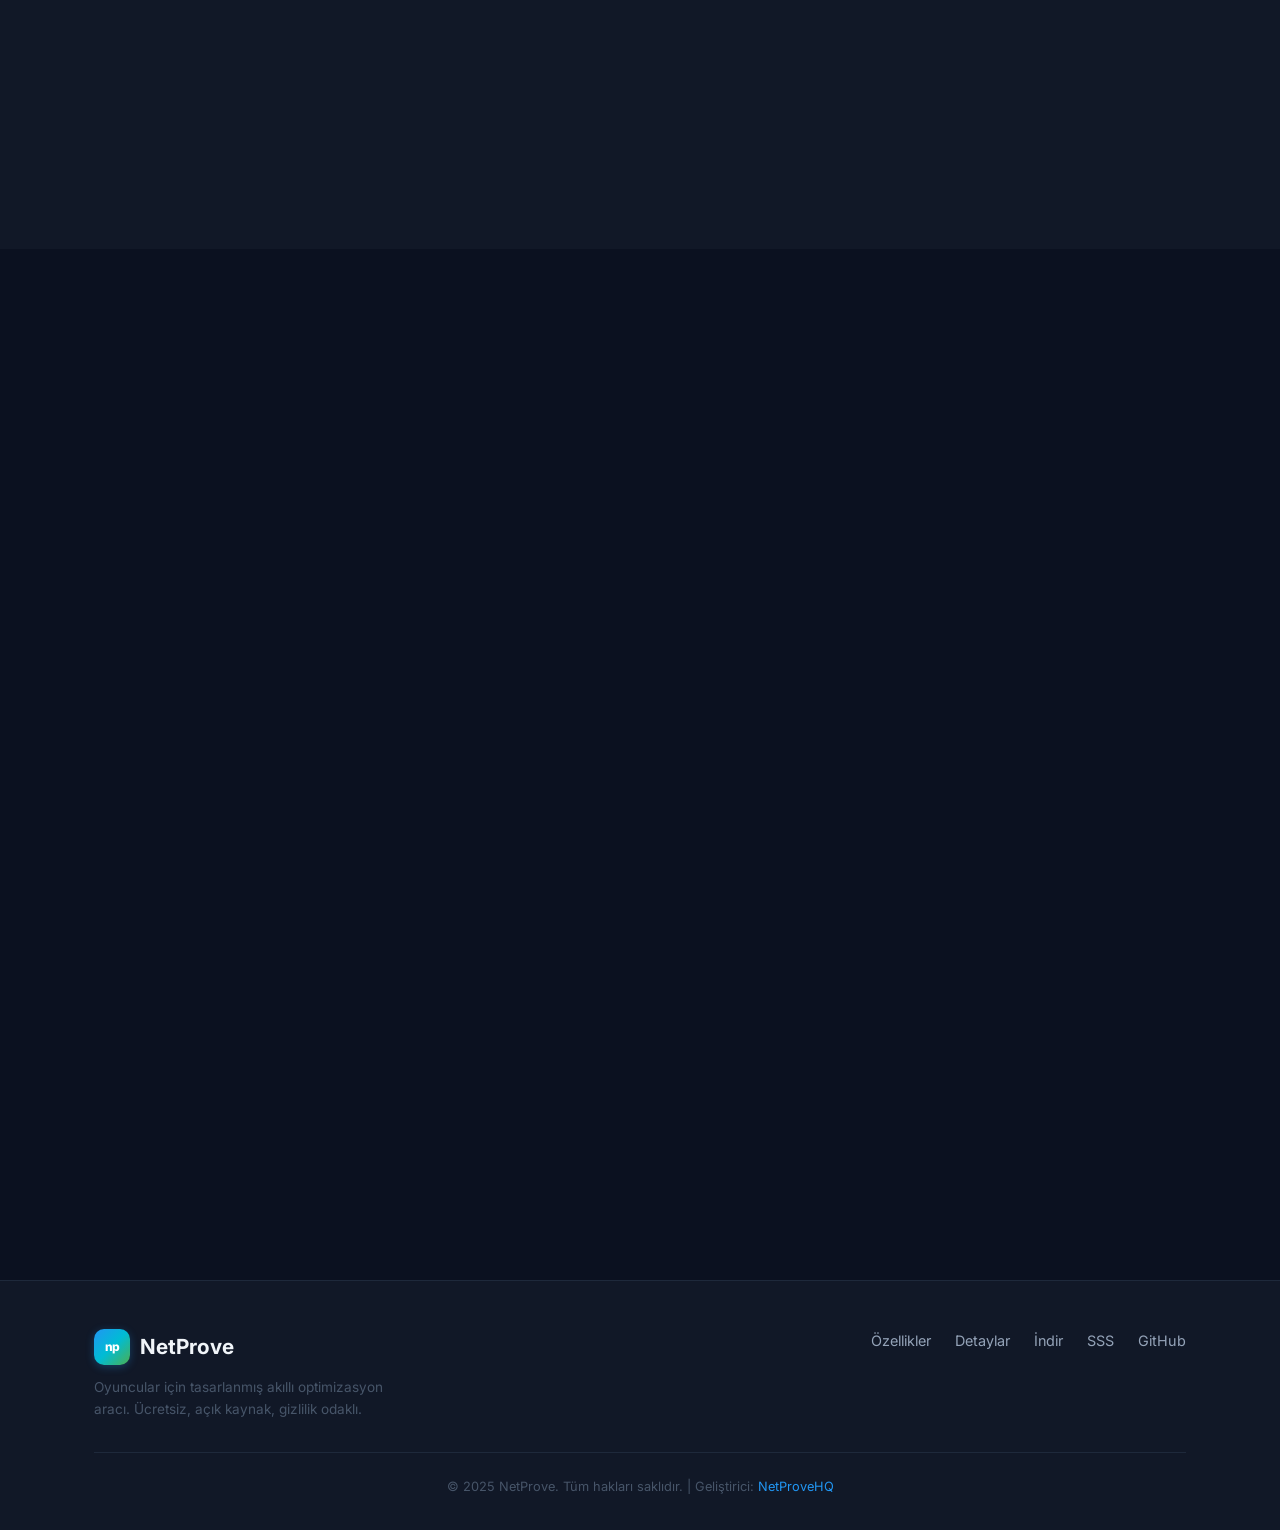
==== commit c9167e26: "v2.1: Real network optimizations, honest descriptions, website update - Add Wi-Fi power save disable" ====
--- a/docs/index.html
+++ b/docs/index.html
@@ -24,7 +24,7 @@
     "@context": "https://schema.org",
     "@type": "SoftwareApplication",
     "name": "NetProve",
-    "operatingSystem": "Windows 10, Windows 11",
+    "operatingSystem": "Windows 10, Windows 11, Android 8.0+",
     "applicationCategory": "UtilitiesApplication",
     "offers": { "@type": "Offer", "price": "0", "priceCurrency": "USD" },
     "description": "Oyun ve internet performans&#305;n&#305; optimize eden &#252;cretsiz Windows uygulamas&#305;. Ping d&#252;&#351;&#252;rme, paket kayb&#305; azaltma, FPS art&#305;rma, a&#287; cihaz taray&#305;c&#305;, DNS benchmark.",
@@ -99,7 +99,7 @@
         </div>
         <div class="stat-divider"></div>
         <div class="stat">
-          <span class="stat-value">6 Dil</span>
+          <span class="stat-value">8 Dil</span>
           <span class="stat-label">&#199;oklu Dil Deste&#287;i</span>
         </div>
         <div class="stat-divider"></div>
@@ -147,15 +147,15 @@
             <svg width="28" height="28" viewBox="0 0 24 24" fill="none" stroke="currentColor" stroke-width="2"><path d="M12 2L2 7l10 5 10-5-10-5z"/><path d="M2 17l10 5 10-5"/><path d="M2 12l10 5 10-5"/></svg>
           </div>
           <h3>Ak&#305;ll&#305; Otomatik Optimizasyon</h3>
-          <p>Arka planda sessizce &#231;al&#305;&#351;&#305;r. Y&#252;ksek ping, paket kayb&#305; veya RAM bas&#305;nc&#305; alg&#305;lad&#305;&#287;&#305;nda otomatik m&#252;dahale eder: DNS temizler, TCP/IP ayarlar&#305;n&#305; optimize eder, g&#252;&#231; plan&#305;n&#305; de&#287;i&#351;tirir.</p>
+          <p>Arka planda sessizce &#231;al&#305;&#351;&#305;r. Oyun alg&#305;lad&#305;&#287;&#305;nda Wi-Fi g&#252;&#231; tasarrufunu kapat&#305;r, Windows g&#252;ncelleme payla&#351;&#305;m&#305;n&#305; durdurur, NIC interrupt moderation'&#305; d&#252;&#351;&#252;r&#252;r ve g&#252;&#231; plan&#305;n&#305; "Y&#252;ksek Performans"a ge&#231;irir.</p>
         </div>
 
         <div class="feature-card fade-in">
           <div class="feature-icon-wrapper cyan">
             <svg width="28" height="28" viewBox="0 0 24 24" fill="none" stroke="currentColor" stroke-width="2"><path d="M22 12h-4l-3 9L9 3l-3 9H2"/></svg>
           </div>
-          <h3>A&#287; Optimizasyonu &amp; DNS Benchmark</h3>
-          <p>TCP/IP ince ayarlar&#305; (Nagle algoritmas&#305;, TTL, pencere boyutu), en h&#305;zl&#305; DNS sunucusunu bulan benchmark arac&#305;, WiFi band&#305; alg&#305;lama ve a&#287; yenileme &#246;zellikleri.</p>
+          <h3>A&#287; Optimizasyonu &amp; Tan&#305;lama</h3>
+          <p>Wi-Fi g&#252;&#231; tasarrufu y&#246;netimi, adapt&#246;r interrupt moderation ayar&#305;, bufferbloat tespiti, a&#287; darbo&#287;az analizi (gateway/ISP/sunucu ayr&#305;m&#305;) ve DNS benchmark arac&#305;.</p>
         </div>
 
         <div class="feature-card fade-in">
@@ -163,7 +163,7 @@
             <svg width="28" height="28" viewBox="0 0 24 24" fill="none" stroke="currentColor" stroke-width="2"><path d="M10.29 3.86L1.82 18a2 2 0 0 0 1.71 3h16.94a2 2 0 0 0 1.71-3L13.71 3.86a2 2 0 0 0-3.42 0z"/><line x1="12" y1="9" x2="12" y2="13"/><line x1="12" y1="17" x2="12.01" y2="17"/></svg>
           </div>
           <h3>Lag Tahmini &amp; Erken Uyar&#305;</h3>
-          <p>Makine &#246;&#287;renmesi tabanl&#305; trend analizi ile lag olu&#351;madan &#246;nce sizi uyar&#305;r. CPU, RAM, ping, jitter ve paket kayb&#305; verilerini birlikte de&#287;erlendirerek ge&#231;mi&#351; e&#287;ilimlerden gelecek sorunlar&#305; tahmin eder.</p>
+          <p>Trend analizi ile lag olu&#351;madan &#246;nce sizi uyar&#305;r. CPU, RAM, ping, jitter ve paket kayb&#305; verilerini birlikte de&#287;erlendirerek ge&#231;mi&#351; e&#287;ilimlerden gelecek sorunlar&#305; tahmin eder.</p>
         </div>
 
         <div class="feature-card fade-in">
@@ -171,7 +171,7 @@
             <svg width="28" height="28" viewBox="0 0 24 24" fill="none" stroke="currentColor" stroke-width="2"><path d="M13 2L3 14h9l-1 8 10-12h-9l1-8z"/></svg>
           </div>
           <h3>H&#305;z Testi &amp; Performans Raporlar&#305;</h3>
-          <p>Uygulama i&#231;inden indirme/y&#252;kleme h&#305;z testi yap&#305;n. Her oyun oturumu sonras&#305; otomatik performans raporu: ortalama ping, jitter, paket kayb&#305;, 5 y&#305;ld&#305;zl&#305; derecelendirme ve ki&#351;iselle&#351;tirilmi&#351; &#246;neriler.</p>
+          <p>Uygulama i&#231;inden indirme/y&#252;kleme h&#305;z testi yap&#305;n. Her oyun oturumu sonras&#305; otomatik performans raporu: ortalama ping, jitter, paket kayb&#305; ve temel istatistikler.</p>
         </div>
 
         <div class="feature-card fade-in">
@@ -179,7 +179,7 @@
             <svg width="28" height="28" viewBox="0 0 24 24" fill="none" stroke="currentColor" stroke-width="2"><circle cx="12" cy="12" r="10"/><line x1="2" y1="12" x2="22" y2="12"/><path d="M12 2a15.3 15.3 0 0 1 4 10 15.3 15.3 0 0 1-4 10 15.3 15.3 0 0 1-4-10 15.3 15.3 0 0 1 4-10z"/></svg>
           </div>
           <h3>A&#287; Cihaz Taray&#305;c&#305;s&#305;</h3>
-          <p>A&#287;&#305;n&#305;za ba&#287;l&#305; t&#252;m cihazlar&#305; ke&#351;fedin: telefonlar, tabletler, ak&#305;ll&#305; TV'ler, oyun konsollar&#305;. Her cihan&#305;n t&#252;r&#252;n&#252;, &#252;reticisini, IP/MAC adresini, ping s&#252;resini ve &#231;evrim i&#231;i durumunu g&#246;r&#252;n. 200+ &#252;retici veritaban&#305; ile otomatik cihaz tan&#305;ma.</p>
+          <p>A&#287;&#305;n&#305;za ba&#287;l&#305; t&#252;m cihazlar&#305; ke&#351;fedin: telefonlar, tabletler, ak&#305;ll&#305; TV'ler, oyun konsollar&#305;. Her cihan&#305;n t&#252;r&#252;n&#252;, &#252;reticisini, IP/MAC adresini, ping s&#252;resini ve &#231;evrim i&#231;i durumunu g&#246;r&#252;n. 50+ &#252;retici veritaban&#305; ile otomatik cihaz tan&#305;ma.</p>
         </div>
 
         <div class="feature-card fade-in">
@@ -187,7 +187,7 @@
             <svg width="28" height="28" viewBox="0 0 24 24" fill="none" stroke="currentColor" stroke-width="2"><path d="M12 22s8-4 8-10V5l-8-3-8 3v7c0 6 8 10 8 10z"/></svg>
           </div>
           <h3>Oyun Modu &amp; G&#252;&#231; Y&#246;netimi</h3>
-          <p>Oyun alg&#305;land&#305;&#287;&#305;nda otomatik devreye girer: Windows g&#252;&#231; plan&#305;n&#305; "Y&#252;ksek Performans"a ge&#231;irir, oyun s&#252;recinin &#246;nceli&#287;ini art&#305;r&#305;r, arka plan s&#252;re&#231;lerini k&#305;s&#305;tlar, Nagle algoritmas&#305;n&#305; kapat&#305;r. Oyun bitti&#287;inde her &#351;eyi eski haline getirir.</p>
+          <p>Oyun alg&#305;land&#305;&#287;&#305;nda otomatik devreye girer: Wi-Fi g&#252;&#231; tasarrufunu kapat&#305;r, Windows g&#252;ncelleme payla&#351;&#305;m&#305;n&#305; durdurur, interrupt moderation'&#305; d&#252;&#351;&#252;r&#252;r, g&#252;&#231; plan&#305;n&#305; "Y&#252;ksek Performans"a ge&#231;irir, oyun s&#252;recine QoS &#246;nceli&#287;i verir. Oyun bitti&#287;inde her &#351;eyi eski haline getirir.</p>
         </div>
 
         <div class="feature-card fade-in">
@@ -196,6 +196,14 @@
           </div>
           <h3>S&#252;re&#231; &amp; &#214;nbellek Y&#246;netimi</h3>
           <p>&#199;al&#305;&#351;an t&#252;m s&#252;re&#231;leri g&#246;r&#252;n, ger&#231;ek zamanl&#305; RAM ve CPU kullan&#305;m&#305;n&#305; takip edin. Chrome, Edge, Firefox ve di&#287;er taray&#305;c&#305;lar&#305;n &#246;nbelle&#287;ini tek t&#305;kla temizleyin. Sistem RAM'ini optimize edin.</p>
+        </div>
+
+        <div class="feature-card fade-in">
+          <div class="feature-icon-wrapper blue">
+            <svg width="28" height="28" viewBox="0 0 24 24" fill="none" stroke="currentColor" stroke-width="2"><circle cx="12" cy="12" r="3"/><path d="M19.4 15a1.65 1.65 0 0 0 .33 1.82l.06.06a2 2 0 0 1-2.83 2.83l-.06-.06a1.65 1.65 0 0 0-1.82-.33 1.65 1.65 0 0 0-1 1.51V21a2 2 0 0 1-4 0v-.09A1.65 1.65 0 0 0 9 19.4a1.65 1.65 0 0 0-1.82.33l-.06.06a2 2 0 0 1-2.83-2.83l.06-.06A1.65 1.65 0 0 0 4.68 15a1.65 1.65 0 0 0-1.51-1H3a2 2 0 0 1 0-4h.09A1.65 1.65 0 0 0 4.6 9a1.65 1.65 0 0 0-.33-1.82l-.06-.06a2 2 0 0 1 2.83-2.83l.06.06A1.65 1.65 0 0 0 9 4.68a1.65 1.65 0 0 0 1-1.51V3a2 2 0 0 1 4 0v.09a1.65 1.65 0 0 0 1 1.51 1.65 1.65 0 0 0 1.82-.33l.06-.06a2 2 0 0 1 2.83 2.83l-.06.06A1.65 1.65 0 0 0 19.4 9a1.65 1.65 0 0 0 1.51 1H21a2 2 0 0 1 0 4h-.09a1.65 1.65 0 0 0-1.51 1z"/></svg>
+          </div>
+          <h3>Ayarlar &amp; Ki&#351;iselle&#351;tirme</h3>
+          <p>Dil, tema, g&#246;rev &#231;ubu&#287;u sabitleme ve Windows ba&#351;lang&#305;c&#305; ayarlar&#305;n&#305; tek bir sayfadan y&#246;netin. 8 dil deste&#287;i, a&#231;&#305;k/koyu tema, tek t&#305;kla ba&#351;lang&#305;&#231; sabitleme.</p>
         </div>
       </div>
     </div>
@@ -218,13 +226,15 @@
           </div>
           <div>
             <h3>A&#287; Optimizasyonu Nas&#305;l &#199;al&#305;&#351;&#305;r?</h3>
-            <p>NetProve, Windows'un TCP/IP ayarlar&#305;n&#305; oyun trafieine uygun hale getirir. Nagle algoritmas&#305;n&#305; devre d&#305;&#351;&#305; b&#305;rakarak veri paketlerinin biriktirilmeden an&#305;nda g&#246;nderilmesini sa&#287;lar &#8212; bu &#246;zellikle FPS oyunlar&#305;nda hissedilen gecikmeyi azalt&#305;r.</p>
+            <p>NetProve, kan&#305;tlanm&#305;&#351; y&#246;ntemlerle a&#287; gecikmenizi d&#252;&#351;&#252;r&#252;r. Wi-Fi adapt&#246;r g&#252;&#231; tasarrufunu kapatarak 10-100ms spike'lar&#305; &#246;nler, Windows g&#252;ncelleme payla&#351;&#305;m&#305;n&#305; durdurarak bant geni&#351;li&#287;i &#231;al&#305;nmas&#305;n&#305; engeller ve a&#287; sorunlar&#305;n&#305;n ger&#231;ek kayna&#287;&#305;n&#305; te&#351;his eder.</p>
             <ul class="detail-list">
-              <li><strong>Nagle Algoritmas&#305; Kontrol&#252;:</strong> TCP paketlerinin grupland&#305;r&#305;lmas&#305;n&#305; a&#231;&#305;p kapama. Oyunlarda kapal&#305; olmas&#305; ping'i d&#252;&#351;&#252;r&#252;r.</li>
-              <li><strong>DNS Benchmark:</strong> Google, Cloudflare, OpenDNS, Quad9 ve daha fazlas&#305;n&#305; test ederek en h&#305;zl&#305; DNS sunucusunu bulur ve otomatik uygular.</li>
-              <li><strong>TCP/IP Optimizasyonu:</strong> Receive Window, TTL, ve di&#287;er TCP parametrelerini oyun i&#231;in optimize eder.</li>
-              <li><strong>WiFi Band&#305; Alg&#305;lama:</strong> 2.4 GHz mi yoksa 5 GHz mi kulland&#305;&#287;&#305;n&#305;z&#305; g&#246;sterir ve &#246;neriler sunar.</li>
-              <li><strong>A&#287; Yenileme:</strong> DNS &#246;nbelle&#287;ini temizler, Winsock'u s&#305;f&#305;rlar ve a&#287; yap&#305;land&#305;rmas&#305;n&#305; yeniler.</li>
+              <li><strong>Wi-Fi G&#252;&#231; Tasarrufu Y&#246;netimi:</strong> Wi-Fi adapt&#246;r&#252;n&#252;n uyku modunu kapat&#305;r. En etkili tek optimizasyon &#8212; 10-100ms spike azaltma.</li>
+              <li><strong>Windows G&#252;ncelleme Payla&#351;&#305;m&#305;:</strong> Delivery Optimization'&#305; oyun s&#305;ras&#305;nda kapat&#305;r, P2P g&#252;ncelleme trafi&#287;ini durdurur.</li>
+              <li><strong>Interrupt Moderation:</strong> NIC kesme gecikme s&#252;resini d&#252;&#351;&#252;rerek paket i&#351;leme s&#252;resinde ~1-2ms azaltma sa&#287;lar.</li>
+              <li><strong>Bufferbloat Tespiti:</strong> Y&#252;k alt&#305;nda gecikme &#246;l&#231;erek router kaynakl&#305; sorunlar&#305; tespit eder ve SQM &#246;nerir.</li>
+              <li><strong>A&#287; Darbo&#287;az Analizi:</strong> Gateway, ISP ve internet ping'lerini ayr&#305; ayr&#305; &#246;l&#231;erek sorunun kayna&#287;&#305;n&#305; belirler.</li>
+              <li><strong>DNS Benchmark:</strong> En h&#305;zl&#305; DNS sunucusunu bulur. &#304;lk ba&#287;lant&#305;y&#305; h&#305;zland&#305;r&#305;r (oyun i&#231;i ping'i etkilemez).</li>
+              <li><strong>Nagle Algoritmas&#305;:</strong> TCP paketlerini hemen g&#246;nderir. TCP tabanl&#305; oyunlarda etkili, UDP oyunlarda (&#231;o&#287;u FPS) etkisi s&#305;n&#305;rl&#305;d&#305;r.</li>
             </ul>
           </div>
         </div>
@@ -240,9 +250,9 @@
             <h3>A&#287; Cihaz Taray&#305;c&#305;s&#305; Ne Yapar?</h3>
             <p>Yerel a&#287;&#305;n&#305;zdaki t&#252;m cihazlar&#305; ARP tarama, ping sweep ve SendARP API kullanarak ke&#351;feder. Her cihaz&#305;n MAC adresinden &#252;reticiyi belirler ve cihaz t&#252;r&#252;n&#252; otomatik tahmin eder.</p>
             <ul class="detail-list">
-              <li><strong>200+ &#220;retici Veritaban&#305;:</strong> Apple, Samsung, Xiaomi, Huawei, Intel, TP-Link ve daha fazlas&#305; otomatik tan&#305;n&#305;r.</li>
+              <li><strong>50+ &#220;retici Veritaban&#305;:</strong> Apple, Samsung, Xiaomi, Huawei, Intel, TP-Link ve daha fazlas&#305; otomatik tan&#305;n&#305;r.</li>
               <li><strong>Cihaz T&#252;r&#252; Tahmin:</strong> Telefon, tablet, ak&#305;ll&#305; TV, oyun konsolu, yaz&#305;c&#305;, IoT cihaz&#305; gibi kategorilere ay&#305;r&#305;r.</li>
-              <li><strong>MAC Randomization Alg&#305;lama:</strong> Modern telefonlar&#305;n kulland&#305;&#287;&#305; rastgele MAC adreslerini tespit eder.</li>
+
               <li><strong>DNS + NetBIOS &#304;sim &#199;&#246;z&#252;mleme:</strong> "Mehmet'in iPhone'u" gibi cihaz isimlerini g&#246;r&#252;n.</li>
               <li><strong>Ger&#231;ek Zamand Ping:</strong> Her cihaz&#305;n a&#287;daki gecikme s&#252;resini &#246;l&#231;er.</li>
             </ul>
@@ -264,7 +274,7 @@
               <li><strong>Epic Games Deste&#287;i:</strong> Epic Games klas&#246;r&#252;ndeki oyunlar&#305; alg&#305;lar.</li>
               <li><strong>Platform Alg&#305;lama:</strong> Oyunun hangi platformdan (Steam, Epic, ba&#287;&#305;ms&#305;z) a&#231;&#305;ld&#305;&#287;&#305;n&#305; belirler.</li>
               <li><strong>Otomatik Mod De&#287;i&#351;imi:</strong> Oyun ba&#351;lad&#305;&#287;&#305;nda Gaming Mode aktif olur, oyun kapand&#305;&#287;&#305;nda devre d&#305;&#351;&#305; kal&#305;r.</li>
-              <li><strong>Performans Raporu:</strong> Her oyun oturumu sonras&#305; detayl&#305; performans analizi ve puan verir.</li>
+              <li><strong>Performans Raporu:</strong> Her oyun oturumu sonras&#305; temel performans istatistikleri sunar.</li>
             </ul>
           </div>
         </div>
@@ -284,7 +294,7 @@
               <li><strong>Canl&#305; Grafikler:</strong> CPU, RAM ve Ping ge&#231;mi&#351;i p&#252;r&#252;zs&#252;z Bezier e&#287;rileriyle g&#246;sterilir.</li>
               <li><strong>A&#287; Kalite Derecelendirmesi:</strong> Oyun i&#231;in optimize edilmi&#351; e&#351;iklerle (ping &lt;30ms, jitter &lt;8ms, paket kayb&#305; &lt;%0.05 = M&#252;kemmel).</li>
               <li><strong>Koyu &amp; A&#231;&#305;k Tema:</strong> G&#246;z yormayan tasar&#305;m, tek t&#305;kla tema de&#287;i&#351;tirme.</li>
-              <li><strong>6 Dil Deste&#287;i:</strong> T&#252;rk&#231;e, &#304;ngilizce, &#199;ince, Japonca, &#304;spanyolca, Rus&#231;a.</li>
+              <li><strong>8 Dil Deste&#287;i:</strong> T&#252;rk&#231;e, &#304;ngilizce, &#199;ince, Japonca, &#304;spanyolca, Rus&#231;a, Almanca, Frans&#305;zca.</li>
             </ul>
           </div>
         </div>
@@ -306,7 +316,7 @@
           <div class="step-number">1</div>
           <div class="step-content">
             <h3>&#304;ndir &amp; &#199;al&#305;&#351;t&#305;r</h3>
-            <p>ZIP dosyas&#305;n&#305; indirin ve istedi&#287;iniz yere &#231;&#305;kar&#305;n. Kurulum sihirbaz&#305; yok, registry de&#287;i&#351;ikli&#287;i yok &#8212; NetProve.exe'yi &#231;al&#305;&#351;t&#305;rman&#305;z yeterli. &#304;lk a&#231;&#305;l&#305;&#351;ta masa&#252;st&#252; k&#305;sayolu ve Ba&#351;lat Men&#252;s&#252; giri&#351;i otomatik olu&#351;turulur. G&#246;rev &#231;ubu&#287;una sabitleyebilir ve Windows ba&#351;lang&#305;c&#305;na ekleyebilirsiniz.</p>
+            <p>ZIP dosyas&#305;n&#305; indirin ve istedi&#287;iniz yere &#231;&#305;kar&#305;n. Kurulum sihirbaz&#305; yok, registry de&#287;i&#351;ikli&#287;i yok &#8212; NetProve.exe'yi &#231;al&#305;&#351;t&#305;rman&#305;z yeterli. &#304;lk a&#231;&#305;l&#305;&#351;ta masa&#252;st&#252; k&#305;sayolu ve Ba&#351;lat Men&#252;s&#252; giri&#351;i otomatik olu&#351;turulur. Ayarlar sayfas&#305;ndan g&#246;rev &#231;ubu&#287;una sabitleyebilir ve Windows ba&#351;lang&#305;c&#305;na ekleyebilirsiniz.</p>
           </div>
         </div>
         <div class="step-connector"></div>
@@ -322,7 +332,7 @@
           <div class="step-number">3</div>
           <div class="step-content">
             <h3>Oyununuzu A&#231;&#305;n</h3>
-            <p>Valorant, CS2, Fortnite veya herhangi bir oyunu a&#231;&#305;n. NetProve otomatik olarak oyunu alg&#305;layacak, Gaming Mode'u devreye sokacak ve t&#252;m optimizasyonlar&#305; uygulayacak. Oyun bitti&#287;inde performans raporunuzu inceleyin ve &#246;nerileri uygulay&#305;n.</p>
+            <p>Valorant, CS2, Fortnite veya herhangi bir oyunu a&#231;&#305;n. NetProve otomatik olarak oyunu alg&#305;layacak, Gaming Mode'u devreye sokacak ve t&#252;m optimizasyonlar&#305; uygulayacak. Oyun bitti&#287;inde performans raporunuzu inceleyin.</p>
           </div>
         </div>
       </div>
@@ -377,8 +387,8 @@
         <div class="sf-item">
           <span class="sf-icon">&#127760;</span>
           <div>
-            <strong>6 Dil Deste&#287;i</strong>
-            <p>TR, EN, CN, JP, ES, RU</p>
+            <strong>8 Dil Deste&#287;i</strong>
+            <p>TR, EN, CN, JP, ES, RU, DE, FR</p>
           </div>
         </div>
         <div class="sf-item">
@@ -485,30 +495,39 @@
           </div>
         </div>
 
-        <div class="download-card secondary">
+        <div class="download-card secondary" style="border-color:var(--accent);opacity:1">
           <div class="download-card-header">
-            <svg width="48" height="48" viewBox="0 0 24 24" fill="none" stroke="currentColor" stroke-width="1.5"><rect x="5" y="2" width="14" height="20" rx="2"/><line x1="12" y1="18" x2="12.01" y2="18"/></svg>
+            <svg width="48" height="48" viewBox="0 0 24 24" fill="currentColor"><path d="M17.523 2.228l1.54-2.662a.317.317 0 00-.558-.306l-1.558 2.694a9.292 9.292 0 00-3.947-.87 9.292 9.292 0 00-3.947.87L7.495-.74a.317.317 0 00-.558.306l1.54 2.662C5.562 3.78 3.462 6.612 3.462 9.94h17.076c0-3.328-2.1-6.16-5.015-7.712zM7.897 7.455a.89.89 0 01-.888-.893.89.89 0 01.888-.893.89.89 0 01.888.893.89.89 0 01-.888.893zm8.206 0a.89.89 0 01-.888-.893.89.89 0 01.888-.893.89.89 0 01.888.893.89.89 0 01-.888.893zM3.462 10.6v8.47a1.53 1.53 0 001.524 1.53h1.27v3.14A1.26 1.26 0 007.52 25a1.26 1.26 0 001.264-1.26V20.6h2.432v3.14A1.26 1.26 0 0012.48 25a1.26 1.26 0 001.264-1.26V20.6h1.27a1.53 1.53 0 001.524-1.53V10.6H3.462zm-2.2 0A1.26 1.26 0 000 11.86v5.94A1.26 1.26 0 001.262 19.06a1.26 1.26 0 001.262-1.26V11.86A1.26 1.26 0 001.262 10.6zm21.476 0a1.26 1.26 0 00-1.262 1.26v5.94a1.26 1.26 0 001.262 1.26A1.26 1.26 0 0024 17.8V11.86a1.26 1.26 0 00-1.262-1.26z"/></svg>
             <h3>Android</h3>
-            <span class="download-version">Geli&#351;tirme a&#351;amas&#305;nda</span>
+            <span class="download-version">v2.0 &#8212; Android 8.0+</span>
           </div>
           <div class="download-card-body">
-            <ul class="download-specs muted">
-              <li>
-                <svg width="16" height="16" viewBox="0 0 24 24" fill="none" stroke="#94A3B8" stroke-width="2"><circle cx="12" cy="12" r="10"/><line x1="12" y1="8" x2="12" y2="12"/><line x1="12" y1="16" x2="12.01" y2="16"/></svg>
-                Google Play Store'da yak&#305;nda
-              </li>
-              <li>
-                <svg width="16" height="16" viewBox="0 0 24 24" fill="none" stroke="#94A3B8" stroke-width="2"><circle cx="12" cy="12" r="10"/><line x1="12" y1="8" x2="12" y2="12"/><line x1="12" y1="16" x2="12.01" y2="16"/></svg>
-                WiFi analizi &amp; DNS optimizer
-              </li>
-              <li>
-                <svg width="16" height="16" viewBox="0 0 24 24" fill="none" stroke="#94A3B8" stroke-width="2"><circle cx="12" cy="12" r="10"/><line x1="12" y1="8" x2="12" y2="12"/><line x1="12" y1="16" x2="12.01" y2="16"/></svg>
-                Oyun booster &amp; floating overlay
+            <ul class="download-specs">
+              <li>
+                <svg width="16" height="16" viewBox="0 0 24 24" fill="none" stroke="#10B981" stroke-width="2"><polyline points="20 6 9 17 4 12"/></svg>
+                Android 8.0 (Oreo) ve &#252;zeri
+              </li>
+              <li>
+                <svg width="16" height="16" viewBox="0 0 24 24" fill="none" stroke="#10B981" stroke-width="2"><polyline points="20 6 9 17 4 12"/></svg>
+                156+ oyun otomatik alg&#305;lama
+              </li>
+              <li>
+                <svg width="16" height="16" viewBox="0 0 24 24" fill="none" stroke="#10B981" stroke-width="2"><polyline points="20 6 9 17 4 12"/></svg>
+                WiFi cihaz taray&#305;c&#305; &amp; a&#287; analizi
+              </li>
+              <li>
+                <svg width="16" height="16" viewBox="0 0 24 24" fill="none" stroke="#10B981" stroke-width="2"><polyline points="20 6 9 17 4 12"/></svg>
+                8 dil deste&#287;i, ~1.4 MB boyut
+              </li>
+              <li>
+                <svg width="16" height="16" viewBox="0 0 24 24" fill="none" stroke="#10B981" stroke-width="2"><polyline points="20 6 9 17 4 12"/></svg>
+                H&#305;z testi, lag tahmini, DNS benchmark
               </li>
             </ul>
-            <button class="btn btn-secondary btn-block" disabled>
-              &#199;ok Yak&#305;nda
-            </button>
+            <a href="https://github.com/NetProveHQ/NetProve/releases/latest/download/NetProve-v2.0.apk" class="btn btn-primary btn-block">
+              <svg width="20" height="20" viewBox="0 0 24 24" fill="none" stroke="currentColor" stroke-width="2"><path d="M21 15v4a2 2 0 0 1-2 2H5a2 2 0 0 1-2-2v-4"/><polyline points="7 10 12 15 17 10"/><line x1="12" y1="15" x2="12" y2="3"/></svg>
+              Android APK &#304;ndir
+            </a>
           </div>
         </div>
       </div>
@@ -542,7 +561,7 @@
         </details>
         <details class="faq-item fade-in">
           <summary>Otomatik mod tam olarak ne yapar?</summary>
-          <p>Sisteminizi arka planda izler. Oyun alg&#305;lad&#305;&#287;&#305;nda: g&#252;&#231; plan&#305;n&#305; "Y&#252;ksek Performans"a ge&#231;irir, Nagle algoritmas&#305;n&#305; kapat&#305;r, DNS &#246;nbelle&#287;ini temizler, RAM optimize eder, arka plan s&#252;re&#231;lerinin &#246;nceli&#287;ini d&#252;&#351;&#252;r&#252;r. Oyun bitti&#287;inde t&#252;m ayarlar&#305; eski haline getirir ve performans raporu olu&#351;turur.</p>
+          <p>Sisteminizi arka planda izler. Oyun alg&#305;lad&#305;&#287;&#305;nda: Wi-Fi g&#252;&#231; tasarrufunu kapat&#305;r (10-100ms spike azaltma), Windows g&#252;ncelleme payla&#351;&#305;m&#305;n&#305; durdurur, NIC interrupt moderation'&#305; d&#252;&#351;&#252;r&#252;r, g&#252;&#231; plan&#305;n&#305; "Y&#252;ksek Performans"a ge&#231;irir, oyun s&#252;recine QoS &#246;nceli&#287;i verir. Oyun bitti&#287;inde t&#252;m ayarlar&#305; eski haline getirir.</p>
         </details>
         <details class="faq-item fade-in">
           <summary>Antivir&#252;s uyar&#305;s&#305; al&#305;yorum, neden?</summary>
@@ -554,11 +573,11 @@
         </details>
         <details class="faq-item fade-in">
           <summary>Ping'imi ger&#231;ekten d&#252;&#351;&#252;r&#252;r m&#252;?</summary>
-          <p>NetProve, Windows taraf&#305;ndaki gecikmeleri minimize eder: Nagle algoritmas&#305;n&#305; kapatarak paket gecikmeleri azalt&#305;r, en h&#305;zl&#305; DNS sunucusunu bularak DNS &#231;&#246;z&#252;mleme s&#252;resini k&#305;salt&#305;r, ve TCP/IP parametrelerini optimize eder. Ancak ISP kaynakl&#305; veya co&#287;rafi mesafeden kaynaklanan gecikmeleri azaltamaz. Tipik olarak 5-30ms aras&#305;nda iyile&#351;me sa&#287;lar.</p>
+          <p>NetProve, bilgisayar&#305;n&#305;z&#305;n kontrol&#252;ndeki gecikmeleri azalt&#305;r: Wi-Fi adapt&#246;r g&#252;&#231; tasarrufu kapatma (en etkili, 10-100ms spike azaltma), interrupt moderation d&#252;&#351;&#252;rme (~1-2ms), Windows g&#252;ncelleme payla&#351;&#305;m&#305;n&#305; durdurma. Ancak ISP kaynakl&#305;, co&#287;rafi mesafeden kaynaklanan veya router bufferbloat sorunlar&#305;n&#305; yaz&#305;l&#305;msal olarak &#231;&#246;zemez &#8212; bu durumlarda sorunun kayna&#287;&#305;n&#305; te&#351;his eder ve &#246;neri sunar.</p>
         </details>
         <details class="faq-item fade-in">
           <summary>G&#246;rev &#231;ubu&#287;una nas&#305;l sabitlerim?</summary>
-          <p>NetProve ilk a&#231;&#305;ld&#305;&#287;&#305;nda Ba&#351;lat Men&#252;s&#252;'ne otomatik eklenir. Ba&#351;lat Men&#252;s&#252;'nden "NetProve"a sa&#287; t&#305;klay&#305;p "G&#246;rev &#199;ubu&#287;una Sabitle" se&#231;ene&#287;ini kullanabilirsiniz. Ayr&#305;ca uygulamanın sol panelinde "G&#246;rev &#199;ubu&#287;una Sabitle" ve "Ba&#351;lang&#305;&#231;ta &#199;al&#305;&#351;t&#305;r" se&#231;enekleri bulunur.</p>
+          <p>NetProve ilk a&#231;&#305;ld&#305;&#287;&#305;nda Ba&#351;lat Men&#252;s&#252;'ne otomatik eklenir. Ba&#351;lat Men&#252;s&#252;'nden "NetProve"a sa&#287; t&#305;klay&#305;p "G&#246;rev &#199;ubu&#287;una Sabitle" se&#231;ene&#287;ini kullanabilirsiniz. Ayr&#305;ca uygulaman&#305;n &#8220;&#9881; Ayarlar&#8221; sayfas&#305;ndan g&#246;rev &#231;ubu&#287;una sabitleme ve Windows ba&#351;lang&#305;c&#305;na ekleme i&#351;lemlerini tek t&#305;kla yapabilirsiniz.</p>
         </details>
       </div>
     </div>
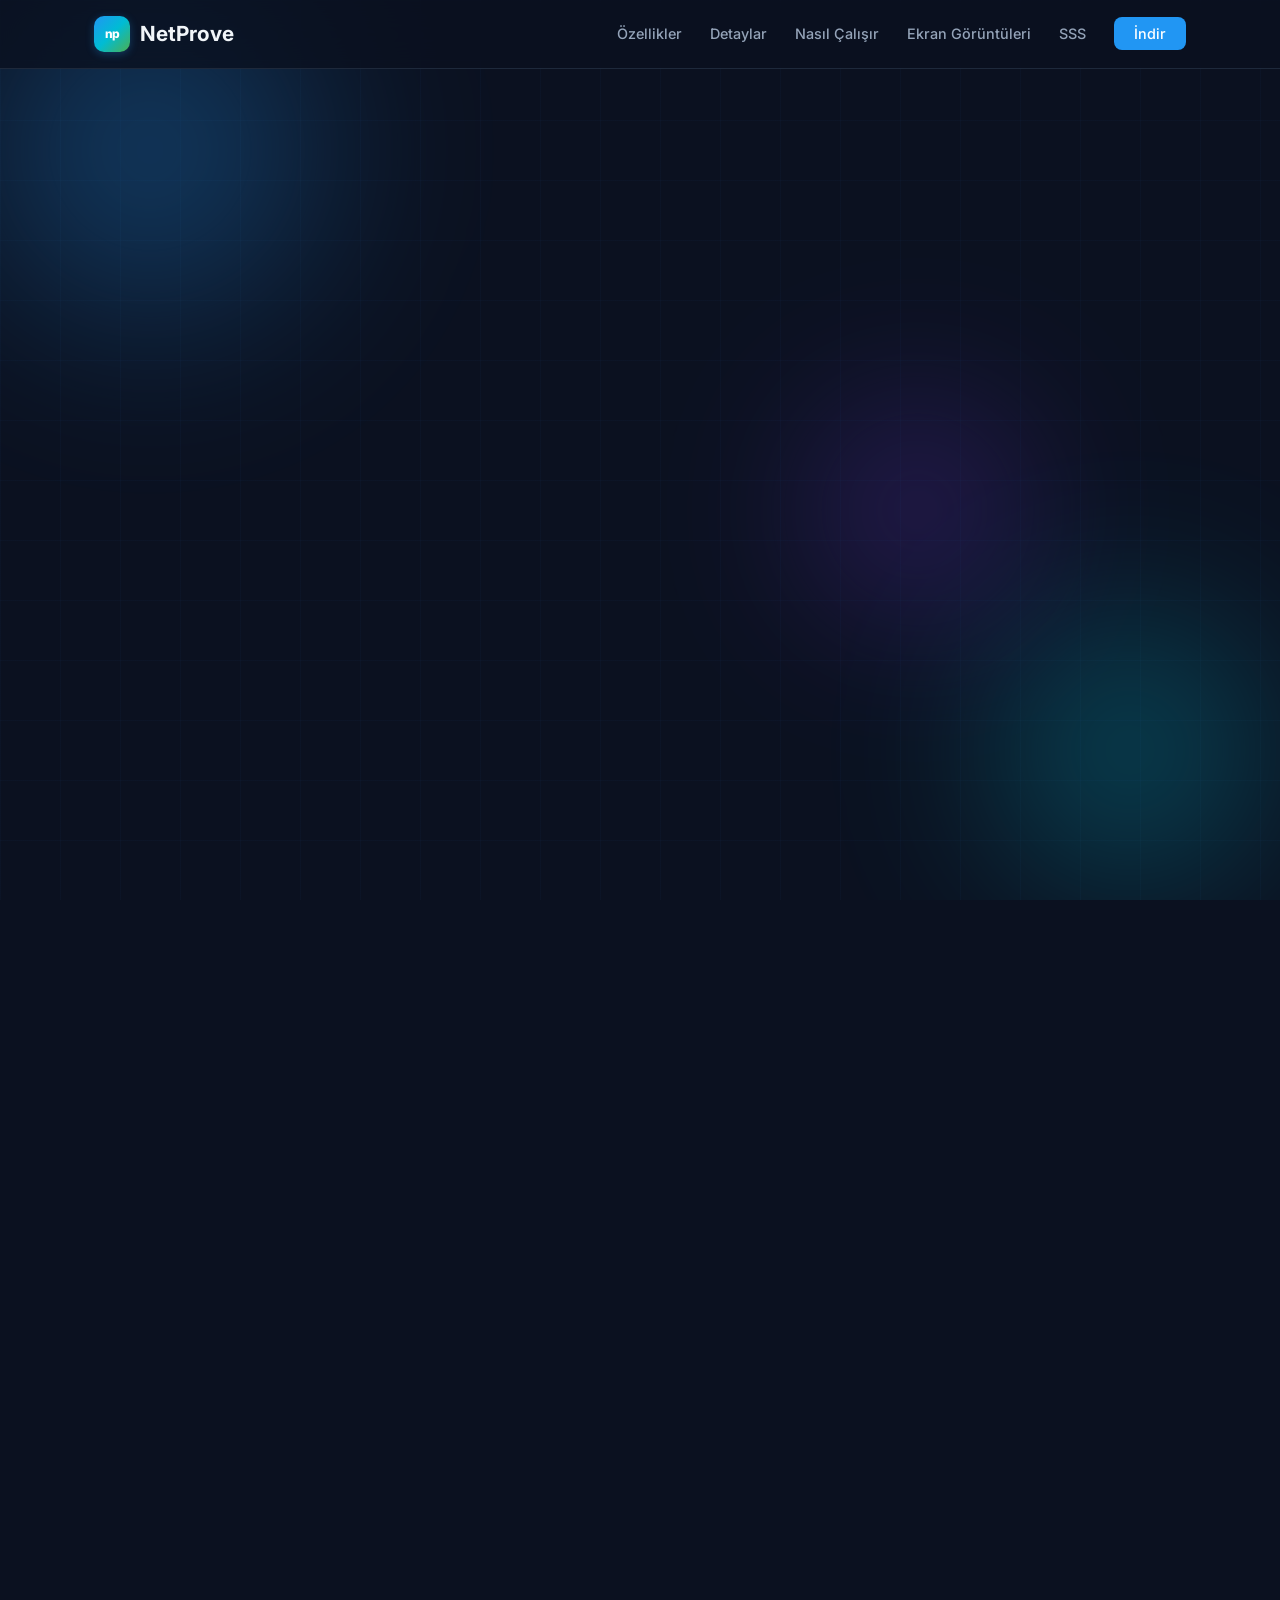
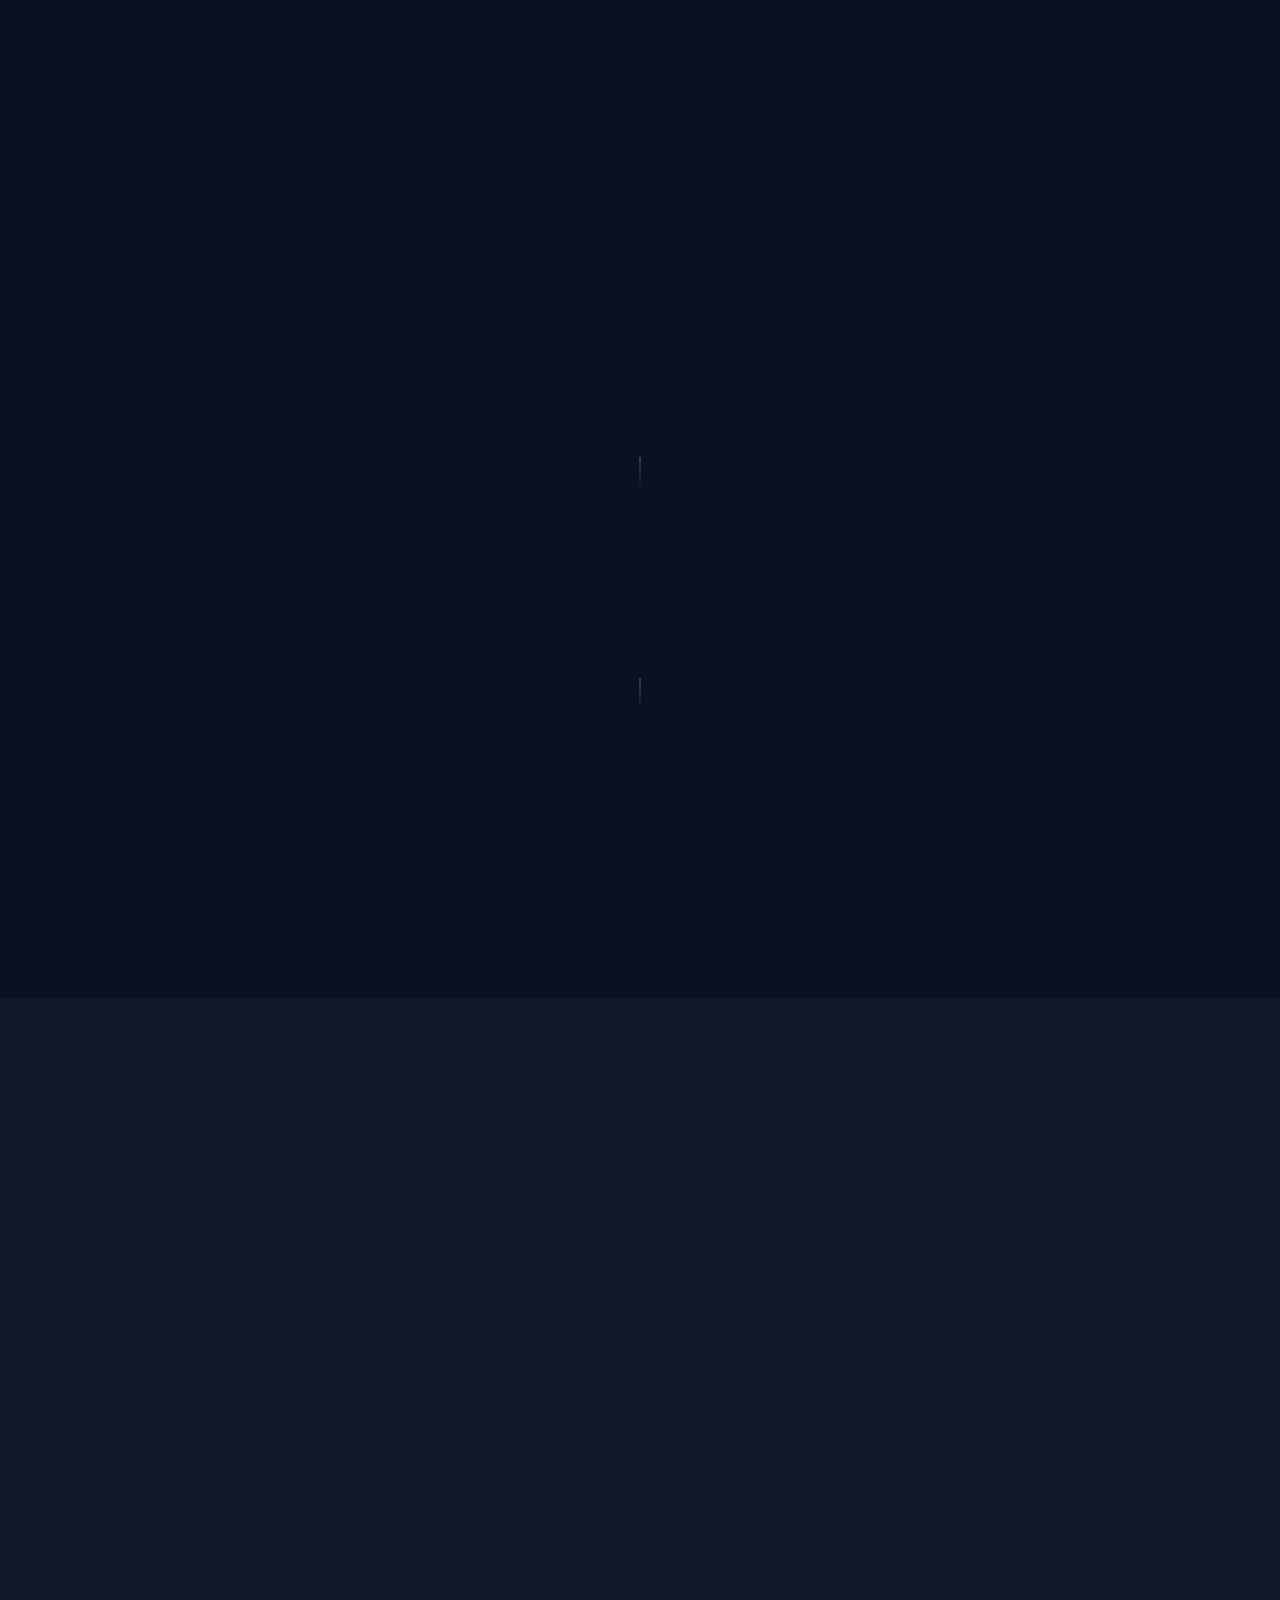
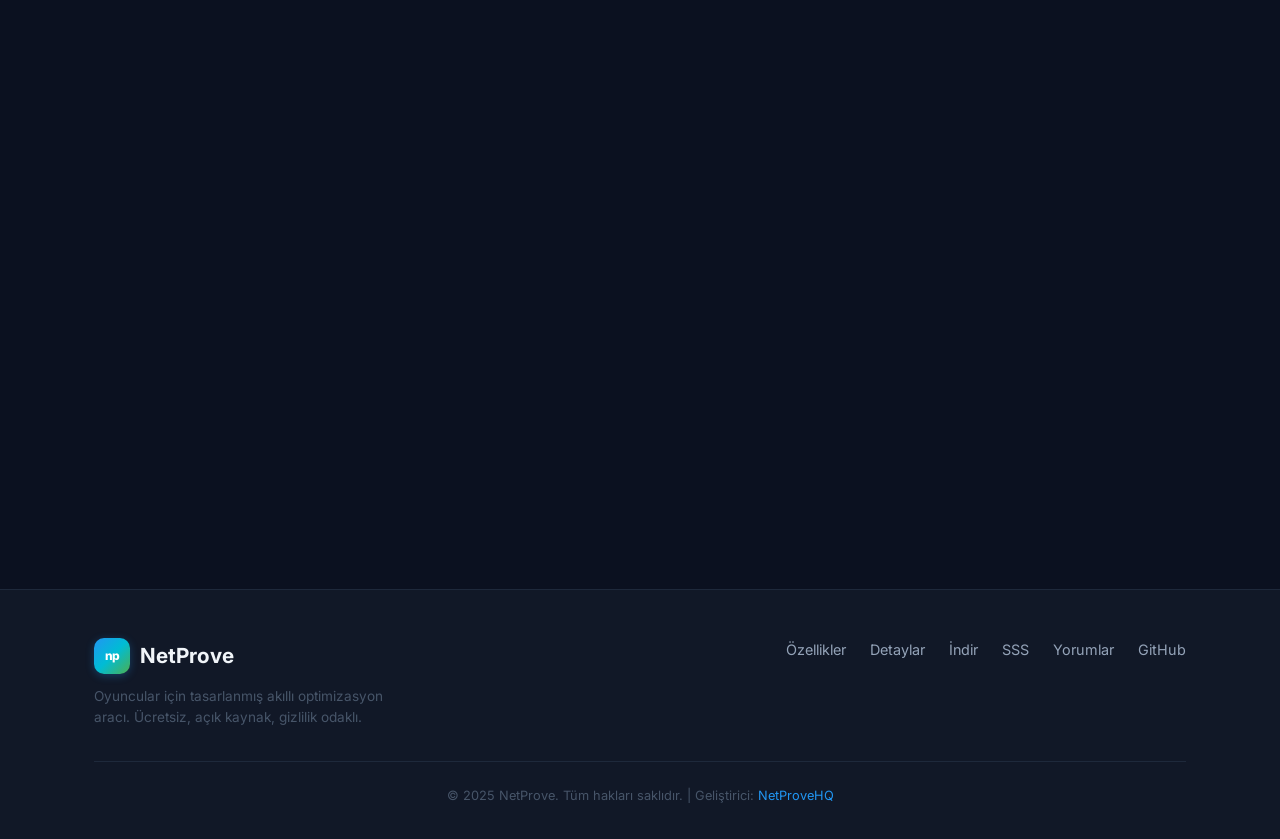
==== commit 2d847047: "fix: make Cusdis iframe auto-resize to fit content - Bump min-height to 500px so comment form is vis" ====
--- a/docs/index.html
+++ b/docs/index.html
@@ -3,34 +3,42 @@
 <head>
   <meta charset="UTF-8">
   <meta name="viewport" content="width=device-width, initial-scale=1.0">
-  <title>NetProve - Oyun ve &#304;nternet Performans Optimize Edici | &#220;cretsiz Windows Uygulamas&#305;</title>
-  <meta name="description" content="NetProve ile ping d&#252;&#351;&#252;r, paket kayb&#305;n&#305; azalt, FPS art&#305;r. Valorant, CS2, Fortnite i&#231;in otomatik oyun optimizasyonu. A&#287; cihaz taray&#305;c&#305;, DNS benchmark, lag tahmini ve daha fazlas&#305;. &#220;cretsiz Windows 10/11 uygulamas&#305;.">
-  <meta name="keywords" content="ping d&#252;&#351;&#252;rme, paket kayb&#305; &#231;&#246;z&#252;m, internet h&#305;zland&#305;rma, oyun optimizasyonu, FPS art&#305;rma, lag &#231;&#246;z&#252;m&#252;, Valorant ping, CS2 optimize, Windows optimizer, network optimizer, gaming performance, PC optimization, a&#287; optimizasyonu, internet performans&#305;, oyun kas&#305;yor &#231;&#246;z&#252;m, ping y&#252;ksek &#231;&#246;z&#252;m, a&#287; taray&#305;c&#305;, DNS benchmark, lag tahmini">
-  <meta property="og:title" content="NetProve - Oyun ve &#304;nternet Performans Optimize Edici">
-  <meta property="og:description" content="Ping d&#252;&#351;&#252;r, paket kayb&#305;n&#305; azalt, FPS art&#305;r. A&#287; cihaz taray&#305;c&#305;, DNS benchmark, lag tahmini. &#220;cretsiz indir.">
+  <title>NetProve - &#304;nternet H&#305;zland&#305;r&#305;c&#305; &amp; Oyun Performans Art&#305;r&#305;c&#305; | Ping D&#252;&#351;&#252;rme Program&#305;</title>
+  <meta name="description" content="&#220;cretsiz internet h&#305;zland&#305;r&#305;c&#305; ve oyun performans art&#305;r&#305;c&#305; program&#305;. Ping d&#252;&#351;&#252;r, lag &#231;&#246;z, FPS art&#305;r. Valorant, CS2, Fortnite, LoL i&#231;in otomatik optimizasyon. Wi-Fi h&#305;zland&#305;rma, DNS benchmark, a&#287; tarama. Windows 10/11 ve Android.">
+  <meta name="keywords" content="internet h&#305;zland&#305;r&#305;c&#305;, oyun performans art&#305;r&#305;c&#305;, ping d&#252;&#351;&#252;rme program&#305;, internet h&#305;zland&#305;rma program&#305;, oyun h&#305;zland&#305;r&#305;c&#305;, ping d&#252;&#351;&#252;rme, lag &#231;&#246;z&#252;m&#252;, FPS art&#305;rma, paket kayb&#305; &#231;&#246;z&#252;m, wifi h&#305;zland&#305;rma, internet ya&#287;la&#351;ma, oyun kas&#305;yor &#231;&#246;z&#252;m, ping y&#252;ksek &#231;&#246;z&#252;m, Valorant ping d&#252;&#351;&#252;rme, CS2 ping d&#252;&#351;&#252;rme, LoL kas&#305;yor, Fortnite lag, internet h&#305;z&#305; art&#305;rma, a&#287; optimizasyonu, DNS de&#287;i&#351;tirme, DNS benchmark, oyun optimizer, network optimizer, gaming booster, ping reducer, internet speed booster">
+  <meta property="og:title" content="NetProve - &#304;nternet H&#305;zland&#305;r&#305;c&#305; &amp; Oyun Performans Art&#305;r&#305;c&#305;">
+  <meta property="og:description" content="&#220;cretsiz internet h&#305;zland&#305;r&#305;c&#305; ve ping d&#252;&#351;&#252;rme program&#305;. Valorant, CS2, Fortnite i&#231;in otomatik oyun optimizasyonu. Wi-Fi h&#305;zland&#305;rma, DNS benchmark, a&#287; tarama.">
   <meta property="og:type" content="website">
-  <meta property="og:url" content="https://netprovehq.github.io/">
+  <meta property="og:url" content="https://netprove.netlify.app/">
   <meta property="og:site_name" content="NetProve">
   <meta name="twitter:card" content="summary_large_image">
-  <meta name="twitter:title" content="NetProve - Oyun ve &#304;nternet Performans Optimize Edici">
-  <meta name="twitter:description" content="Ping d&#252;&#351;&#252;r, paket kayb&#305;n&#305; azalt, FPS art&#305;r. &#220;cretsiz Windows uygulamas&#305;.">
+  <meta name="twitter:title" content="NetProve - &#304;nternet H&#305;zland&#305;r&#305;c&#305; &amp; Oyun Performans Art&#305;r&#305;c&#305;">
+  <meta name="twitter:description" content="&#220;cretsiz ping d&#252;&#351;&#252;rme ve internet h&#305;zland&#305;rma program&#305;. Oyun optimizasyonu, Wi-Fi h&#305;zland&#305;rma, DNS benchmark.">
   <meta name="robots" content="index, follow">
   <meta name="author" content="NetProveHQ">
-  <link rel="canonical" href="https://netprovehq.github.io/">
+  <link rel="canonical" href="https://netprove.netlify.app/">
   <meta name="theme-color" content="#2196F3">
 
   <script type="application/ld+json">
   {
     "@context": "https://schema.org",
     "@type": "SoftwareApplication",
-    "name": "NetProve",
+    "name": "NetProve - Internet H&#305;zland&#305;r&#305;c&#305; ve Oyun Optimizer",
+    "alternateName": ["NetProve", "Net Prove", "NetProve Ping D&#252;&#351;&#252;r&#252;c&#252;"],
     "operatingSystem": "Windows 10, Windows 11, Android 8.0+",
     "applicationCategory": "UtilitiesApplication",
-    "offers": { "@type": "Offer", "price": "0", "priceCurrency": "USD" },
-    "description": "Oyun ve internet performans&#305;n&#305; optimize eden &#252;cretsiz Windows uygulamas&#305;. Ping d&#252;&#351;&#252;rme, paket kayb&#305; azaltma, FPS art&#305;rma, a&#287; cihaz taray&#305;c&#305;, DNS benchmark.",
-    "url": "https://netprovehq.github.io/",
+    "applicationSubCategory": "Internet H&#305;zland&#305;r&#305;c&#305;, Oyun Performans Art&#305;r&#305;c&#305;, Ping D&#252;&#351;&#252;rme Program&#305;",
+    "offers": { "@type": "Offer", "price": "0", "priceCurrency": "TRY" },
+    "description": "&#220;cretsiz internet h&#305;zland&#305;r&#305;c&#305; ve oyun performans art&#305;r&#305;c&#305; program&#305;. Ping d&#252;&#351;&#252;rme, Wi-Fi h&#305;zland&#305;rma, paket kayb&#305; &#231;&#246;z&#252;m&#252;, DNS benchmark, a&#287; tarama. Valorant, CS2, Fortnite, LoL i&#231;in otomatik optimizasyon.",
+    "url": "https://netprove.netlify.app/",
     "downloadUrl": "https://github.com/NetProveHQ/NetProve/releases",
-    "softwareVersion": "2.0"
+    "softwareVersion": "2.1",
+    "inLanguage": ["tr", "en", "de", "fr", "es", "ru", "ja", "zh"],
+    "aggregateRating": {
+      "@type": "AggregateRating",
+      "ratingValue": "4.5",
+      "ratingCount": "12"
+    }
   }
   </script>
 
@@ -71,21 +79,20 @@
       <div class="hero-grid"></div>
     </div>
     <div class="hero-content">
-      <div class="hero-badge fade-in">v2.0 &#8212; Windows 10 &amp; 11 Destekli</div>
+      <div class="hero-badge fade-in">Windows 10 &amp; 11 | Android 8.0+</div>
       <h1 class="hero-title fade-in">
-        Oyun Performans&#305;n&#305;<br>
-        <span class="gradient-text">Maksimuma &#199;&#305;kar</span>
+        &#304;nternet H&#305;zland&#305;r&#305;c&#305; &amp;<br>
+        <span class="gradient-text">Oyun Performans Art&#305;r&#305;c&#305;</span>
       </h1>
       <p class="hero-tagline fade-in">
-        NetProve, ger&#231;ek zamanl&#305; sistem izleme, ak&#305;ll&#305; a&#287; optimizasyonu, otomatik oyun alg&#305;lama
-        ve cihaz tarama &#246;zellikleriyle oyun deneyimini bir &#252;st seviyeye ta&#351;&#305;yan &#252;cretsiz bir Windows uygulamas&#305;d&#305;r.
-        TCP/IP ayarlar&#305;ndan DNS benchmark'a, lag tahmininden performans raporlar&#305;na kadar
-        ihtiyac&#305;n olan her &#351;ey tek bir yerde.
+        NetProve ile ping d&#252;&#351;&#252;r, internet h&#305;z&#305;n&#305; art&#305;r, oyun lag'&#305;n&#305; &#231;&#246;z. Wi-Fi h&#305;zland&#305;rma, DNS benchmark,
+        otomatik oyun alg&#305;lama ve a&#287; optimizasyonu ile Valorant, CS2, Fortnite ve di&#287;er oyunlarda
+        kas&#305;lma ve gecikme sorunlar&#305;na son ver. &#220;cretsiz Windows uygulamas&#305;.
       </p>
       <div class="hero-actions fade-in">
         <a href="#download" class="btn btn-primary btn-lg">
           <svg width="20" height="20" viewBox="0 0 24 24" fill="none" stroke="currentColor" stroke-width="2"><path d="M21 15v4a2 2 0 0 1-2 2H5a2 2 0 0 1-2-2v-4"/><polyline points="7 10 12 15 17 10"/><line x1="12" y1="15" x2="12" y2="3"/></svg>
-          &#220;cretsiz &#304;ndir (v2.0)
+          &#220;cretsiz &#304;ndir
         </a>
         <a href="#features" class="btn btn-ghost btn-lg">
           &#214;zellikleri Ke&#351;fet
@@ -450,7 +457,7 @@
     <div class="container">
       <div class="section-header fade-in">
         <span class="section-badge">&#304;ndir</span>
-        <h2 class="section-title">NetProve v2.0'&#305; Hemen &#304;ndir</h2>
+        <h2 class="section-title">NetProve'u Hemen &#304;ndir</h2>
         <p class="section-subtitle">&#220;cretsiz, reklams&#305;z, gizlilik odakl&#305;. Veri toplamaz, sunucuya ba&#287;lanmaz.</p>
       </div>
 
@@ -459,7 +466,7 @@
           <div class="download-card-header">
             <svg width="48" height="48" viewBox="0 0 24 24" fill="currentColor"><path d="M0 3.449L9.75 2.1v9.451H0m10.949-9.602L24 0v11.4H10.949M0 12.6h9.75v9.451L0 20.699M10.949 12.6H24V24l-12.9-1.801"/></svg>
             <h3>Windows</h3>
-            <span class="download-version">v2.0 &#8212; Windows 10/11 (x64)</span>
+            <span class="download-version">v2.1 &#8212; Windows 10/11 (x64)</span>
           </div>
           <div class="download-card-body">
             <ul class="download-specs">
@@ -473,11 +480,11 @@
               </li>
               <li>
                 <svg width="16" height="16" viewBox="0 0 24 24" fill="none" stroke="#10B981" stroke-width="2"><polyline points="20 6 9 17 4 12"/></svg>
-                Portable uygulama &#8212; ZIP'i a&#231; ve &#231;al&#305;&#351;t&#305;r
-              </li>
-              <li>
-                <svg width="16" height="16" viewBox="0 0 24 24" fill="none" stroke="#10B981" stroke-width="2"><polyline points="20 6 9 17 4 12"/></svg>
-                ~50 MB boyut, %100 &#252;cretsiz
+                Kolay kurulum &#8212; install.bat ile otomatik kur
+              </li>
+              <li>
+                <svg width="16" height="16" viewBox="0 0 24 24" fill="none" stroke="#10B981" stroke-width="2"><polyline points="20 6 9 17 4 12"/></svg>
+                ~64 MB boyut, %100 &#252;cretsiz
               </li>
               <li>
                 <svg width="16" height="16" viewBox="0 0 24 24" fill="none" stroke="#10B981" stroke-width="2"><polyline points="20 6 9 17 4 12"/></svg>
@@ -488,18 +495,18 @@
                 Otomatik masa&#252;st&#252; k&#305;sayolu olu&#351;turma
               </li>
             </ul>
-            <a href="https://github.com/NetProveHQ/NetProve/releases/latest/download/NetProve-win-x64.zip" class="btn btn-primary btn-block">
+            <a href="https://github.com/NetProveHQ/NetProve/releases/latest/download/NetProve-Setup.zip" class="btn btn-primary btn-block">
               <svg width="20" height="20" viewBox="0 0 24 24" fill="none" stroke="currentColor" stroke-width="2"><path d="M21 15v4a2 2 0 0 1-2 2H5a2 2 0 0 1-2-2v-4"/><polyline points="7 10 12 15 17 10"/><line x1="12" y1="15" x2="12" y2="3"/></svg>
               Windows x64 &#304;ndir
             </a>
           </div>
         </div>
 
-        <div class="download-card secondary" style="border-color:var(--accent);opacity:1">
+        <div class="download-card secondary" style="opacity:0.7">
           <div class="download-card-header">
             <svg width="48" height="48" viewBox="0 0 24 24" fill="currentColor"><path d="M17.523 2.228l1.54-2.662a.317.317 0 00-.558-.306l-1.558 2.694a9.292 9.292 0 00-3.947-.87 9.292 9.292 0 00-3.947.87L7.495-.74a.317.317 0 00-.558.306l1.54 2.662C5.562 3.78 3.462 6.612 3.462 9.94h17.076c0-3.328-2.1-6.16-5.015-7.712zM7.897 7.455a.89.89 0 01-.888-.893.89.89 0 01.888-.893.89.89 0 01.888.893.89.89 0 01-.888.893zm8.206 0a.89.89 0 01-.888-.893.89.89 0 01.888-.893.89.89 0 01.888.893.89.89 0 01-.888.893zM3.462 10.6v8.47a1.53 1.53 0 001.524 1.53h1.27v3.14A1.26 1.26 0 007.52 25a1.26 1.26 0 001.264-1.26V20.6h2.432v3.14A1.26 1.26 0 0012.48 25a1.26 1.26 0 001.264-1.26V20.6h1.27a1.53 1.53 0 001.524-1.53V10.6H3.462zm-2.2 0A1.26 1.26 0 000 11.86v5.94A1.26 1.26 0 001.262 19.06a1.26 1.26 0 001.262-1.26V11.86A1.26 1.26 0 001.262 10.6zm21.476 0a1.26 1.26 0 00-1.262 1.26v5.94a1.26 1.26 0 001.262 1.26A1.26 1.26 0 0024 17.8V11.86a1.26 1.26 0 00-1.262-1.26z"/></svg>
             <h3>Android</h3>
-            <span class="download-version">v2.0 &#8212; Android 8.0+</span>
+            <span class="download-version">Yak&#305;nda Google Play'de</span>
           </div>
           <div class="download-card-body">
             <ul class="download-specs">
@@ -517,17 +524,17 @@
               </li>
               <li>
                 <svg width="16" height="16" viewBox="0 0 24 24" fill="none" stroke="#10B981" stroke-width="2"><polyline points="20 6 9 17 4 12"/></svg>
-                8 dil deste&#287;i, ~1.4 MB boyut
+                8 dil deste&#287;i
               </li>
               <li>
                 <svg width="16" height="16" viewBox="0 0 24 24" fill="none" stroke="#10B981" stroke-width="2"><polyline points="20 6 9 17 4 12"/></svg>
                 H&#305;z testi, lag tahmini, DNS benchmark
               </li>
             </ul>
-            <a href="https://github.com/NetProveHQ/NetProve/releases/latest/download/NetProve-v2.0.apk" class="btn btn-primary btn-block">
-              <svg width="20" height="20" viewBox="0 0 24 24" fill="none" stroke="currentColor" stroke-width="2"><path d="M21 15v4a2 2 0 0 1-2 2H5a2 2 0 0 1-2-2v-4"/><polyline points="7 10 12 15 17 10"/><line x1="12" y1="15" x2="12" y2="3"/></svg>
-              Android APK &#304;ndir
-            </a>
+            <span class="btn btn-primary btn-block" style="opacity:0.5;cursor:not-allowed;pointer-events:none">
+              <svg width="20" height="20" viewBox="0 0 24 24" fill="none" stroke="currentColor" stroke-width="2"><circle cx="12" cy="12" r="10"/><line x1="12" y1="8" x2="12" y2="12"/><line x1="12" y1="16" x2="12.01" y2="16"/></svg>
+              Yak&#305;nda Play Store'da
+            </span>
           </div>
         </div>
       </div>
@@ -579,6 +586,40 @@
           <summary>G&#246;rev &#231;ubu&#287;una nas&#305;l sabitlerim?</summary>
           <p>NetProve ilk a&#231;&#305;ld&#305;&#287;&#305;nda Ba&#351;lat Men&#252;s&#252;'ne otomatik eklenir. Ba&#351;lat Men&#252;s&#252;'nden "NetProve"a sa&#287; t&#305;klay&#305;p "G&#246;rev &#199;ubu&#287;una Sabitle" se&#231;ene&#287;ini kullanabilirsiniz. Ayr&#305;ca uygulaman&#305;n &#8220;&#9881; Ayarlar&#8221; sayfas&#305;ndan g&#246;rev &#231;ubu&#287;una sabitleme ve Windows ba&#351;lang&#305;c&#305;na ekleme i&#351;lemlerini tek t&#305;kla yapabilirsiniz.</p>
         </details>
+      </div>
+    </div>
+  </section>
+
+  <!-- Yorumlar / Comments -->
+  <section class="comments" id="yorumlar">
+    <div class="container">
+      <div class="section-header fade-in">
+        <span class="section-badge">Topluluk</span>
+        <h2 class="section-title">Yorumlar &amp; Geri Bildirim</h2>
+        <p class="section-desc">NetProve deneyimini payla&#351;, &#246;neri ver, soru sor. Yorumlar moderasyondan ge&#231;er.</p>
+      </div>
+      <div class="comments-box fade-in">
+        <div id="cusdis_thread"
+             data-host="https://cusdis.com"
+             data-app-id="d5a1ae1e-9492-457e-b670-0d7ac282b617"
+             data-page-id="netprove-homepage"
+             data-page-url="https://netprove.netlify.app/"
+             data-page-title="NetProve - Yorumlar"
+             data-theme="dark"></div>
+        <script async defer src="https://cusdis.com/js/cusdis.es.js"></script>
+        <script>
+          // Cusdis iframe auto-resize fallback — postMessage ile dinamik yükseklik
+          window.addEventListener('message', function(e) {
+            if (e.origin !== 'https://cusdis.com') return;
+            if (e.data && e.data.from === 'cusdis' && typeof e.data.height === 'number') {
+              var iframe = document.querySelector('#cusdis_thread iframe');
+              if (iframe) {
+                iframe.style.height = Math.max(e.data.height, 500) + 'px';
+                iframe.style.minHeight = Math.max(e.data.height, 500) + 'px';
+              }
+            }
+          });
+        </script>
       </div>
     </div>
   </section>
@@ -599,6 +640,7 @@
           <a href="#details">Detaylar</a>
           <a href="#download">&#304;ndir</a>
           <a href="#faq">SSS</a>
+          <a href="#yorumlar">Yorumlar</a>
           <a href="https://github.com/NetProveHQ/NetProve">GitHub</a>
         </div>
       </div>
--- a/docs/style.css
+++ b/docs/style.css
@@ -450,6 +450,32 @@
   font-size: 0.9rem; line-height: 1.7;
 }
 
+/* ===== Yorumlar (Cusdis) ===== */
+.comments {
+  padding: 80px 0 100px;
+  background: var(--bg);
+}
+.comments .section-desc {
+  max-width: 560px; margin: 14px auto 0;
+  color: var(--text-muted); font-size: 0.95rem; line-height: 1.65;
+}
+.comments-box {
+  max-width: 720px; margin: 0 auto;
+  /* Ayrı bir kart gibi durmasın - sayfayla aynı akışta olsun */
+}
+#cusdis_thread {
+  width: 100%;
+  min-height: 500px;
+}
+#cusdis_thread iframe {
+  width: 100% !important;
+  border: 0 !important;
+  background: transparent !important;
+  color-scheme: dark;
+  min-height: 500px !important;
+  display: block;
+}
+
 /* ===== Footer ===== */
 .footer {
   padding: 48px 0 32px;
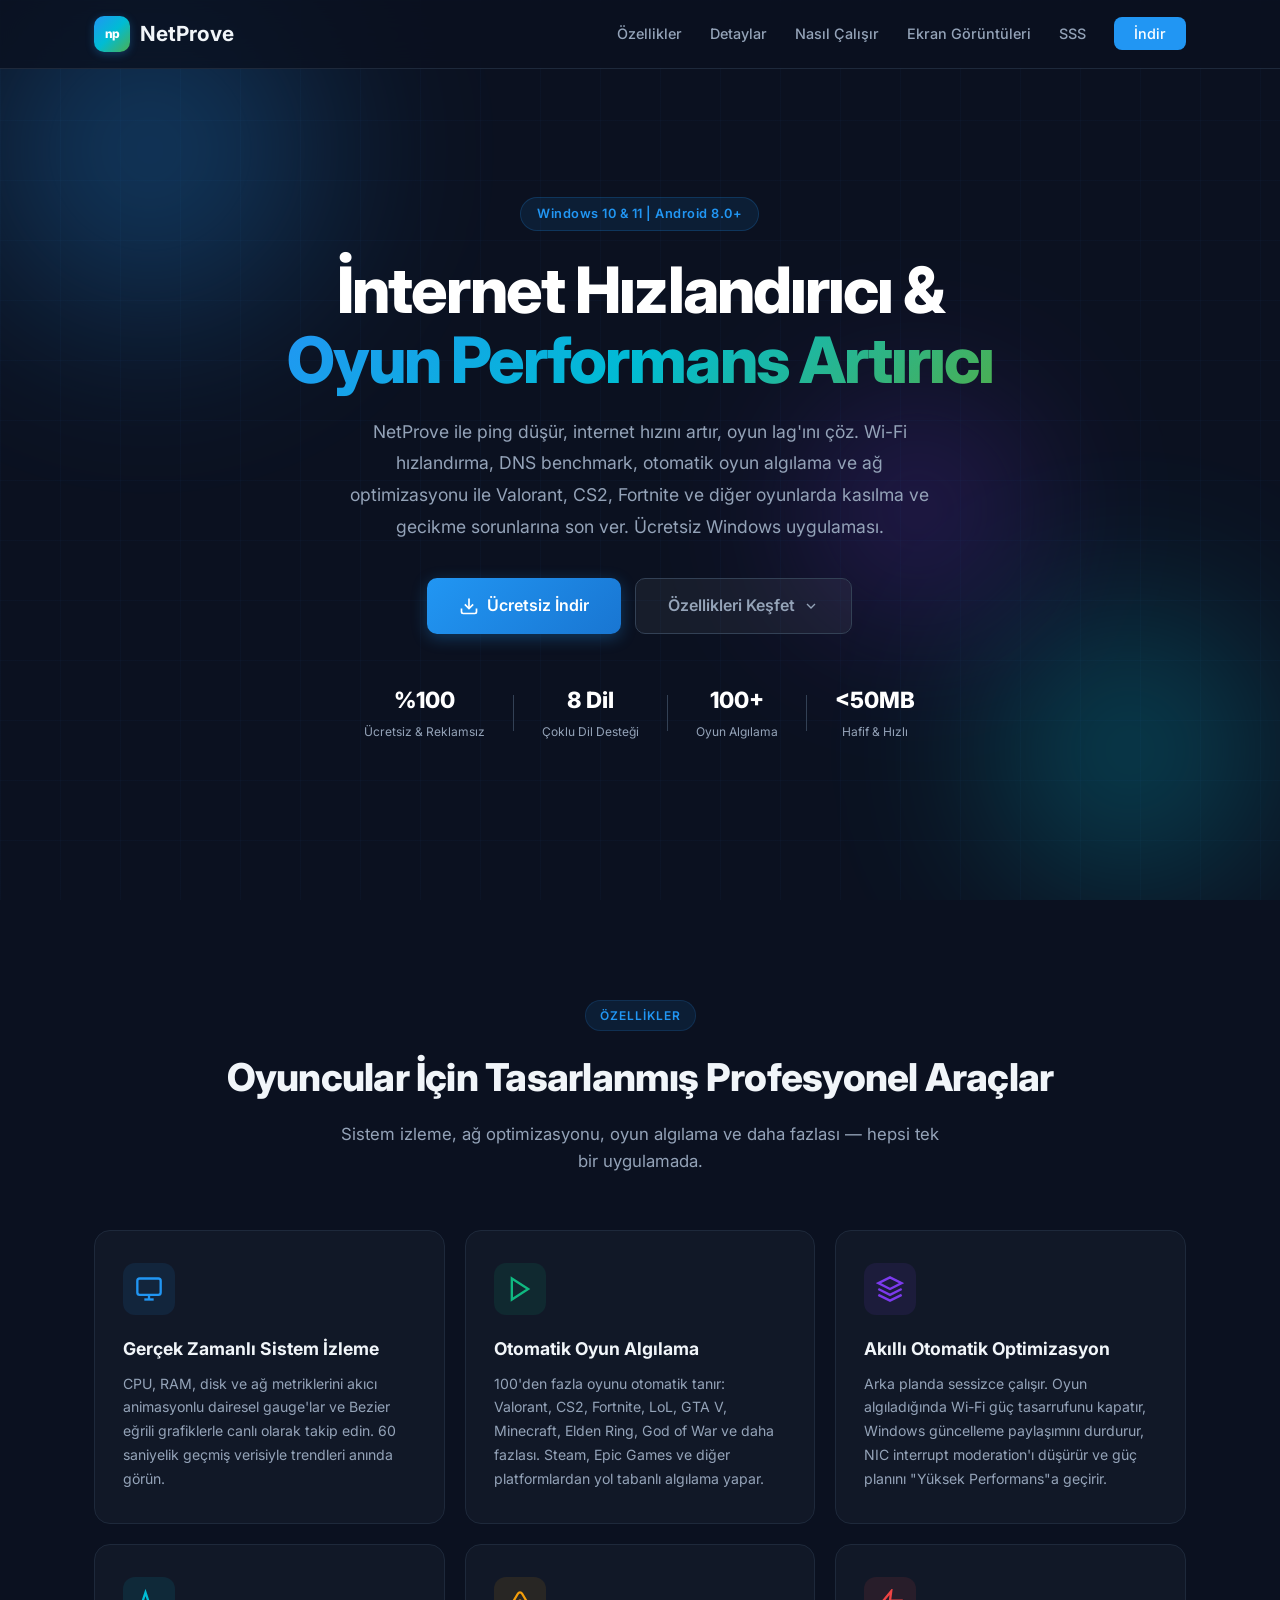
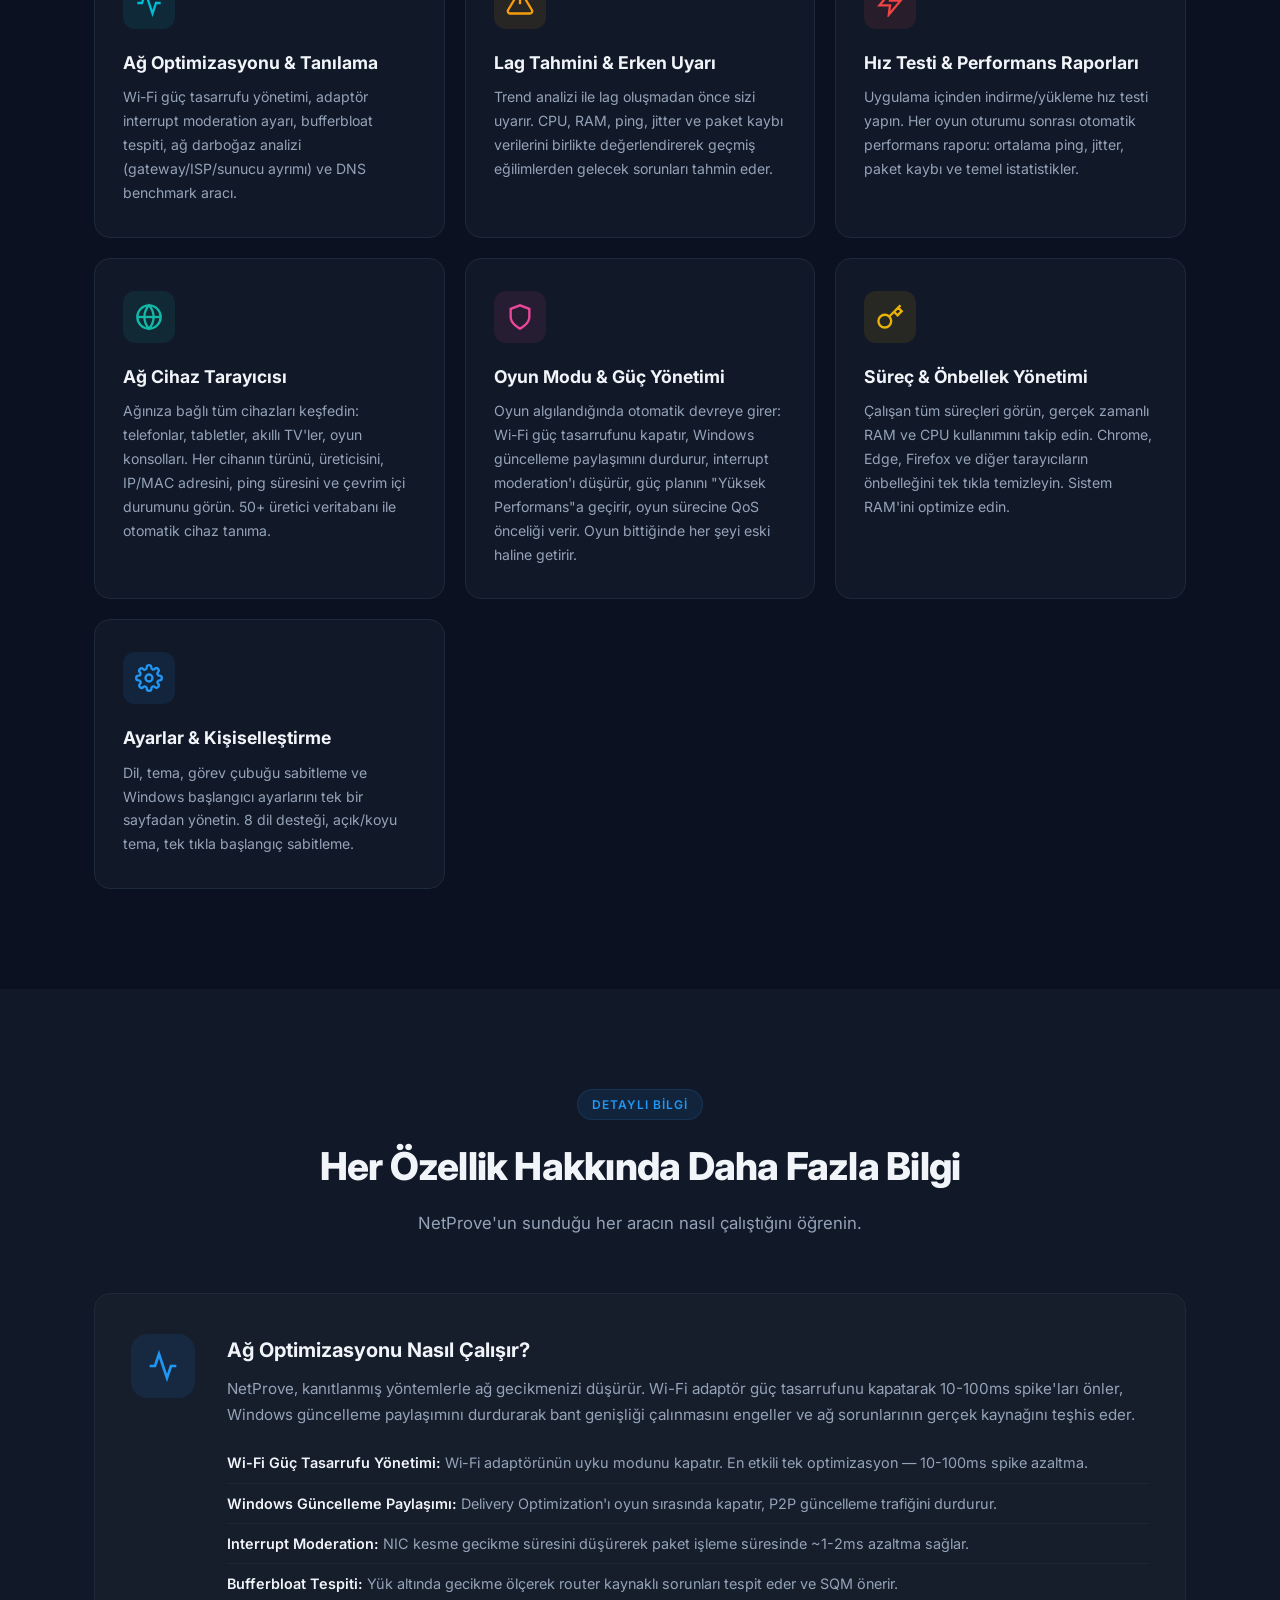
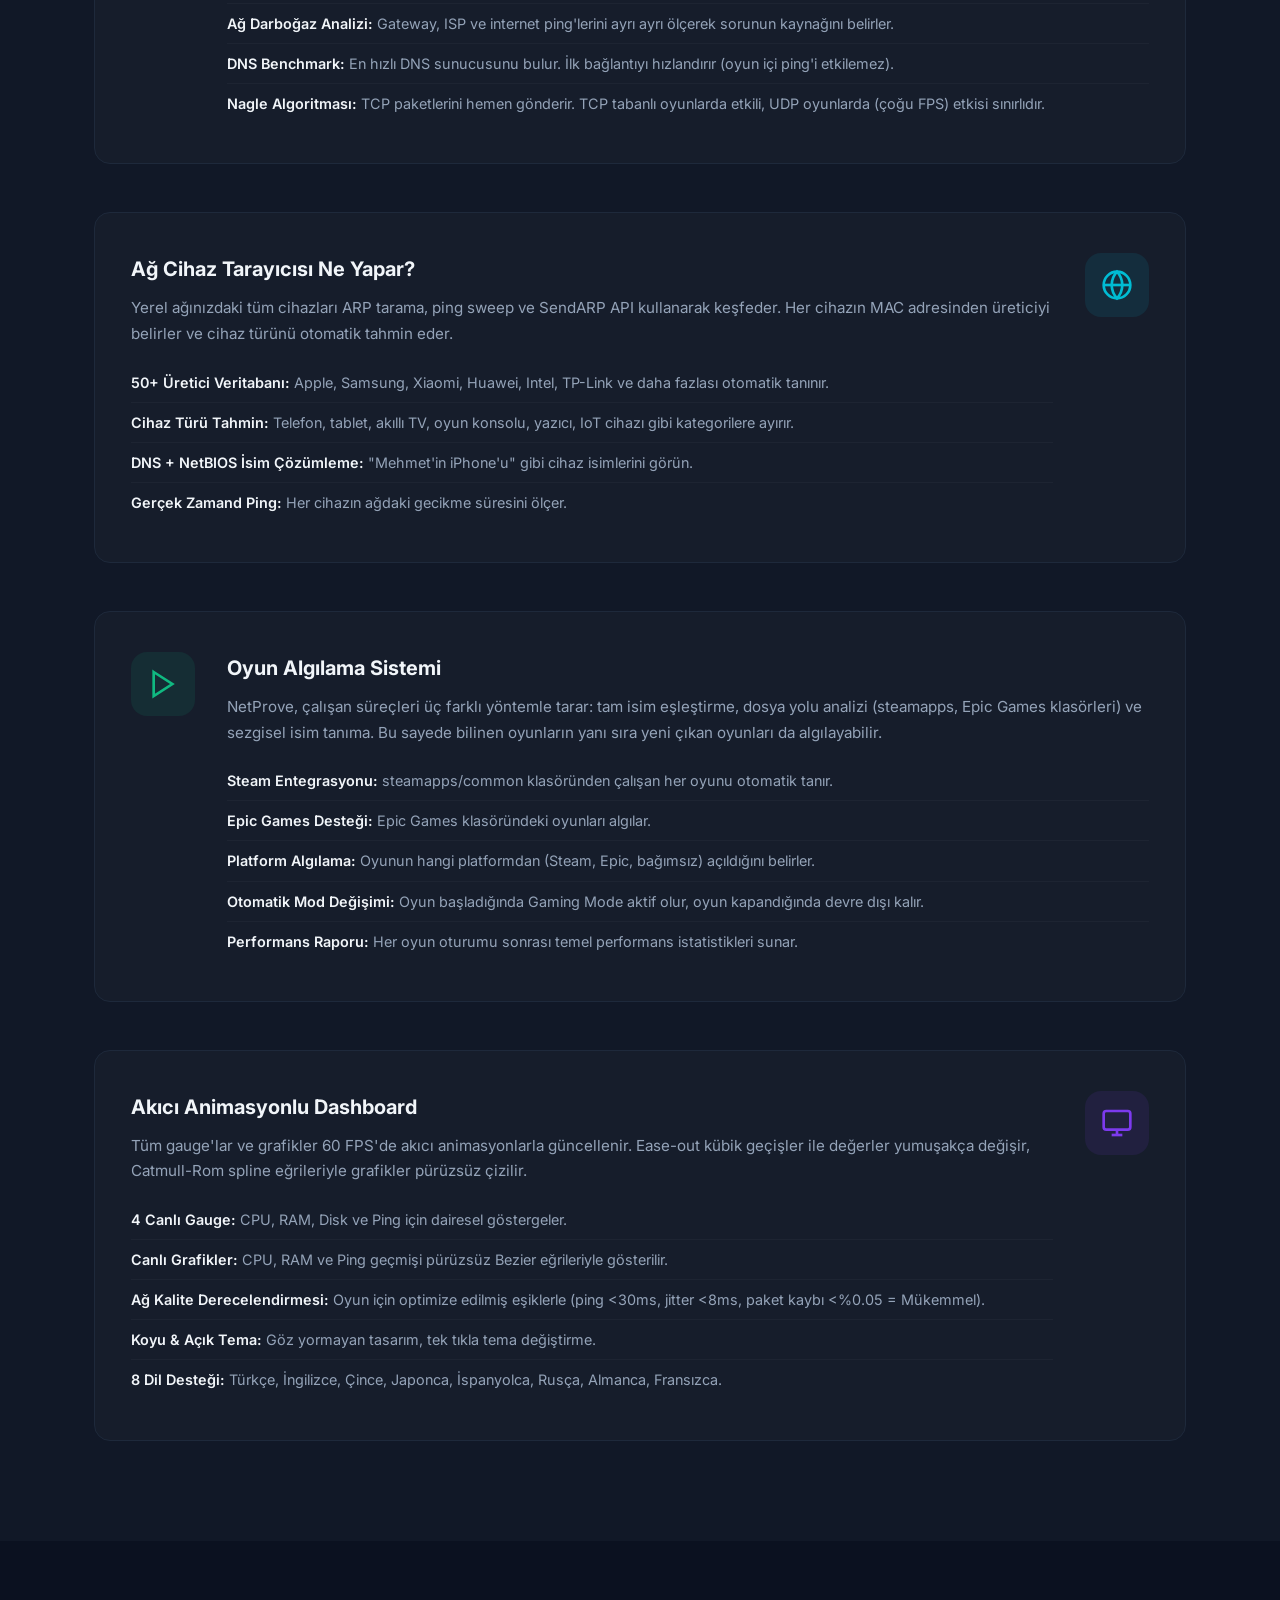
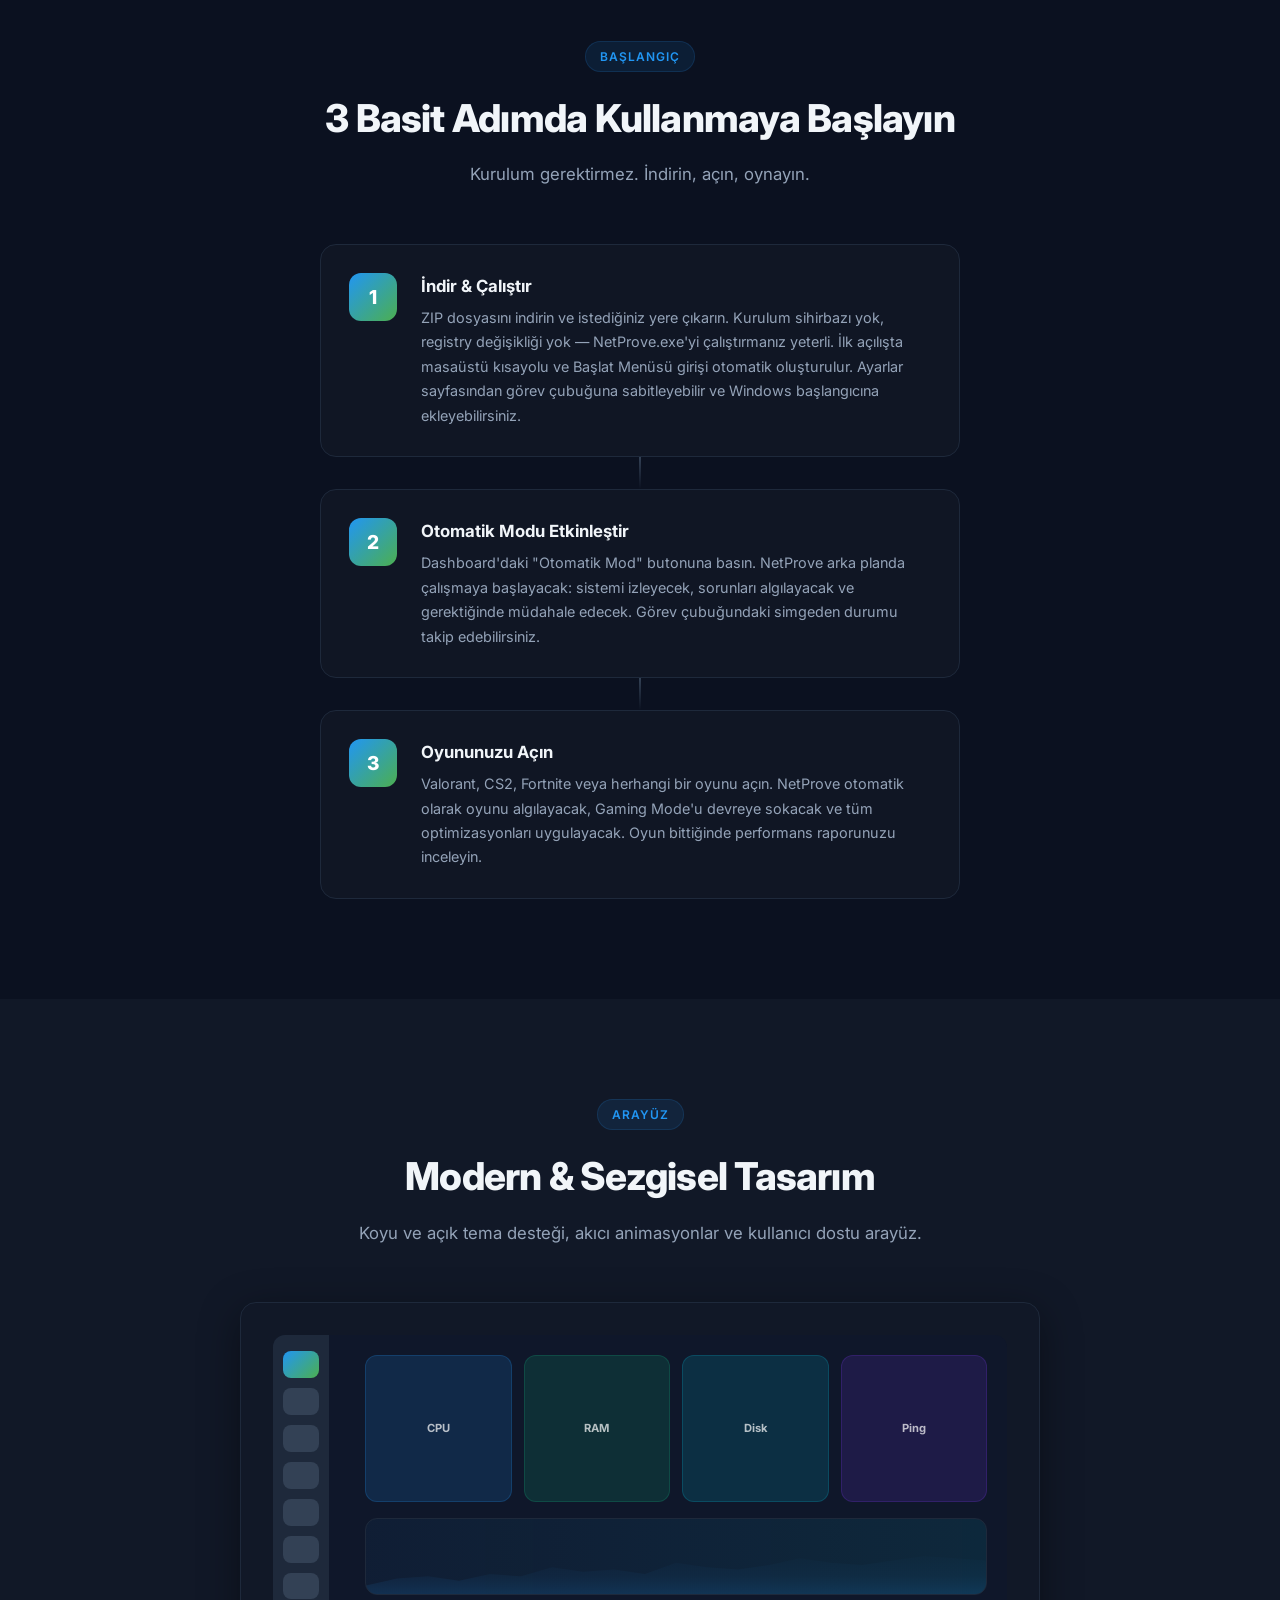
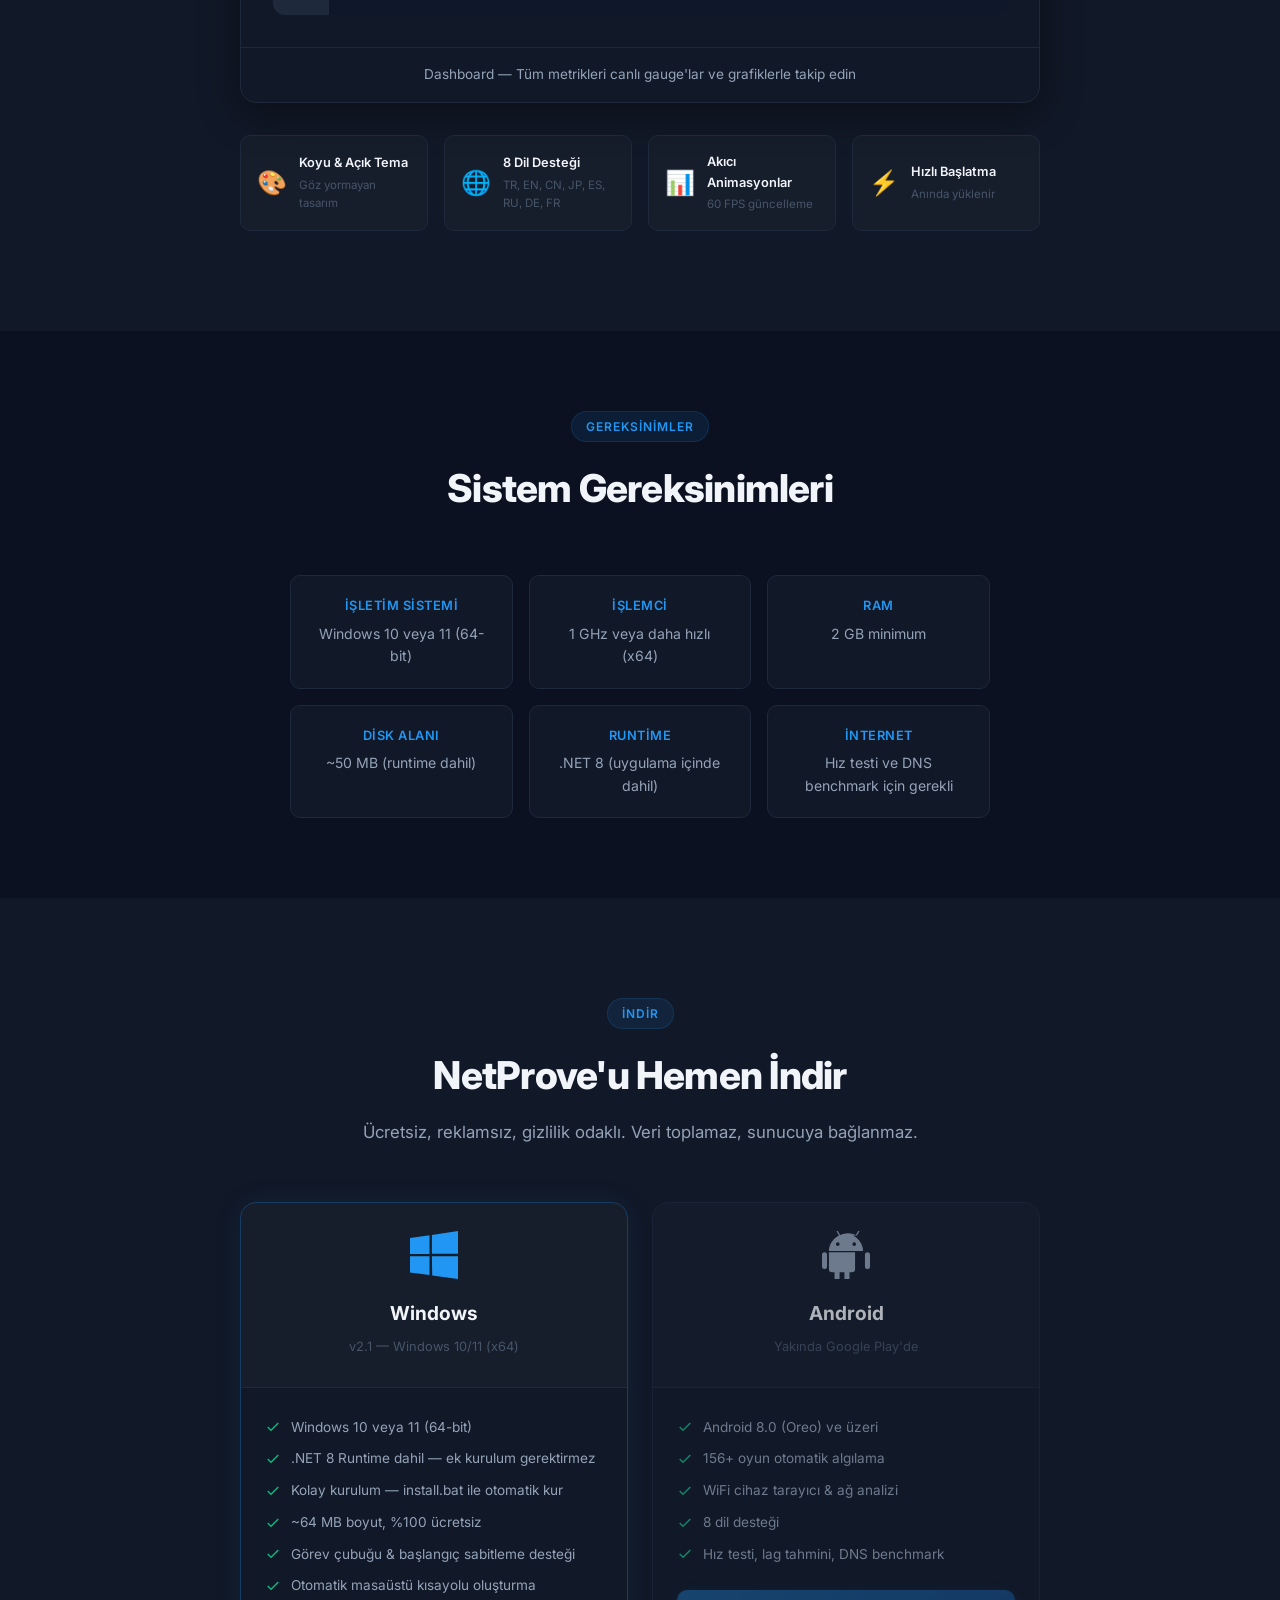
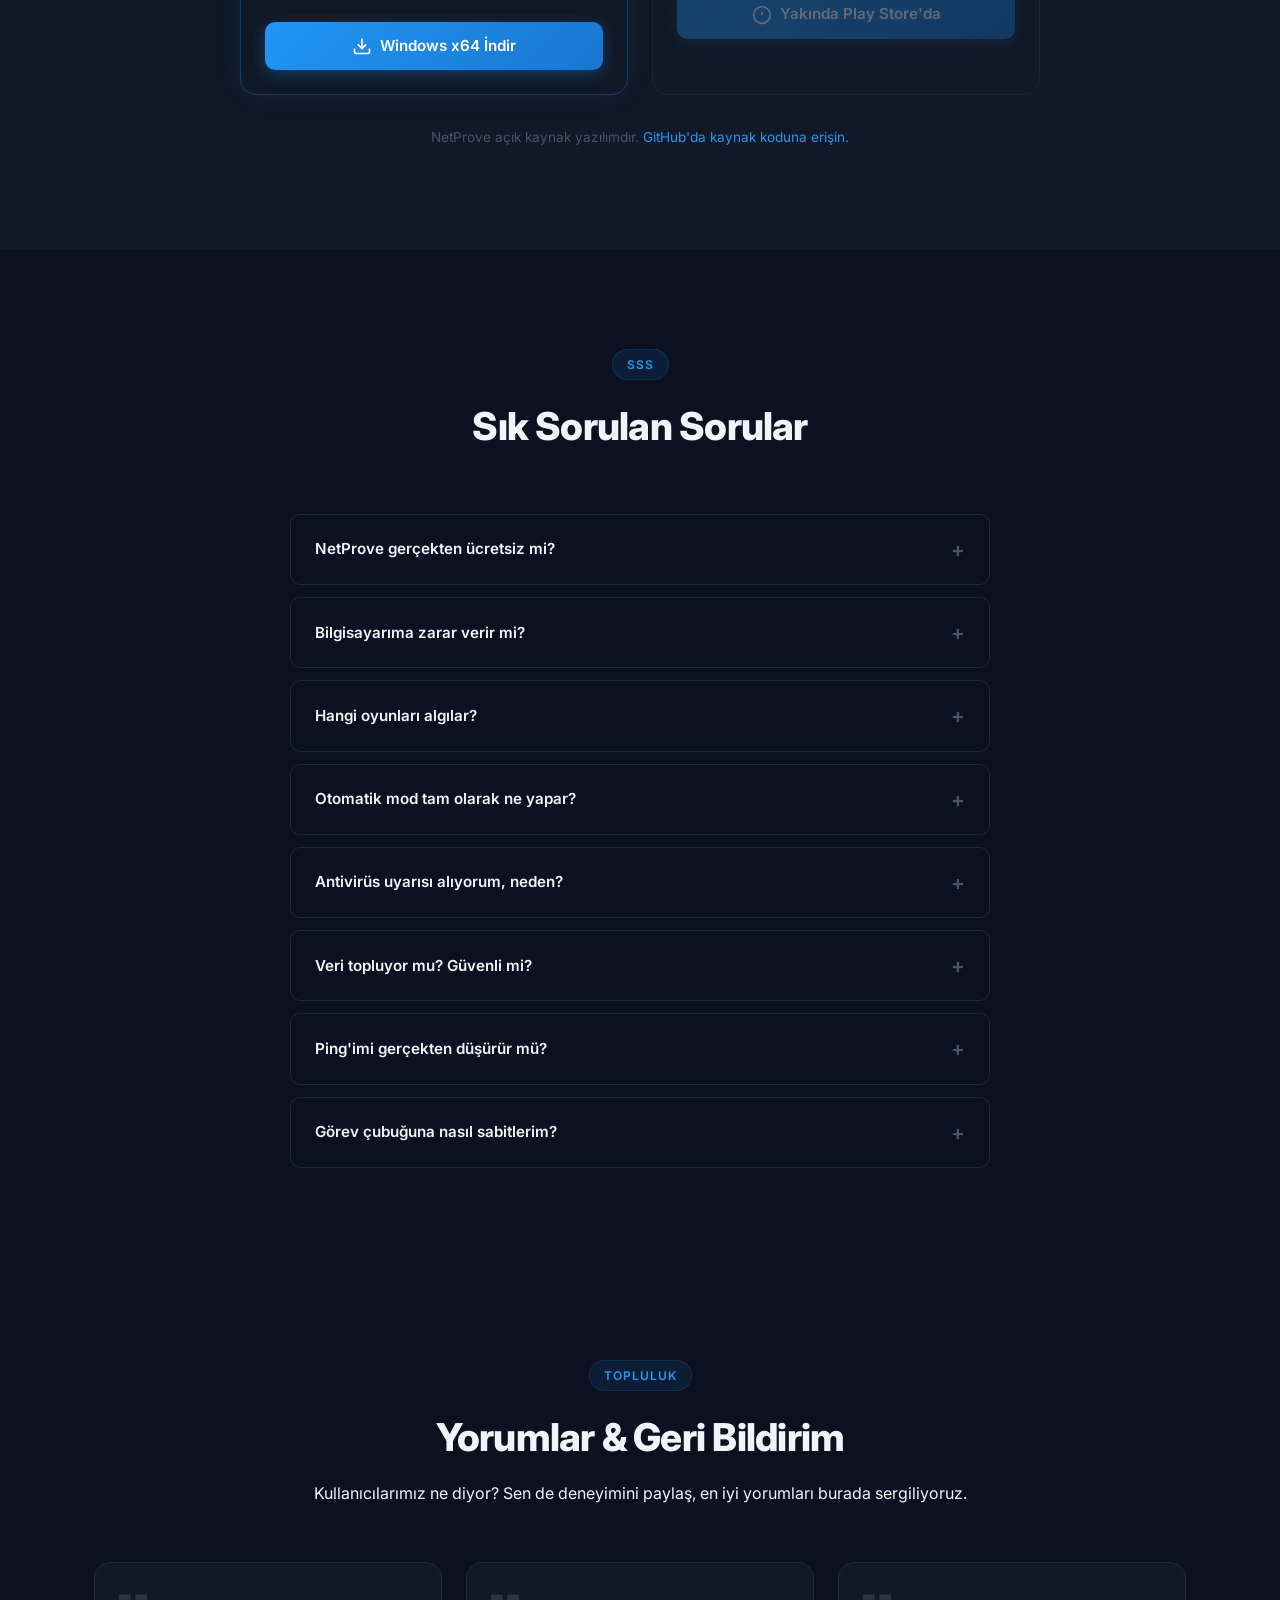
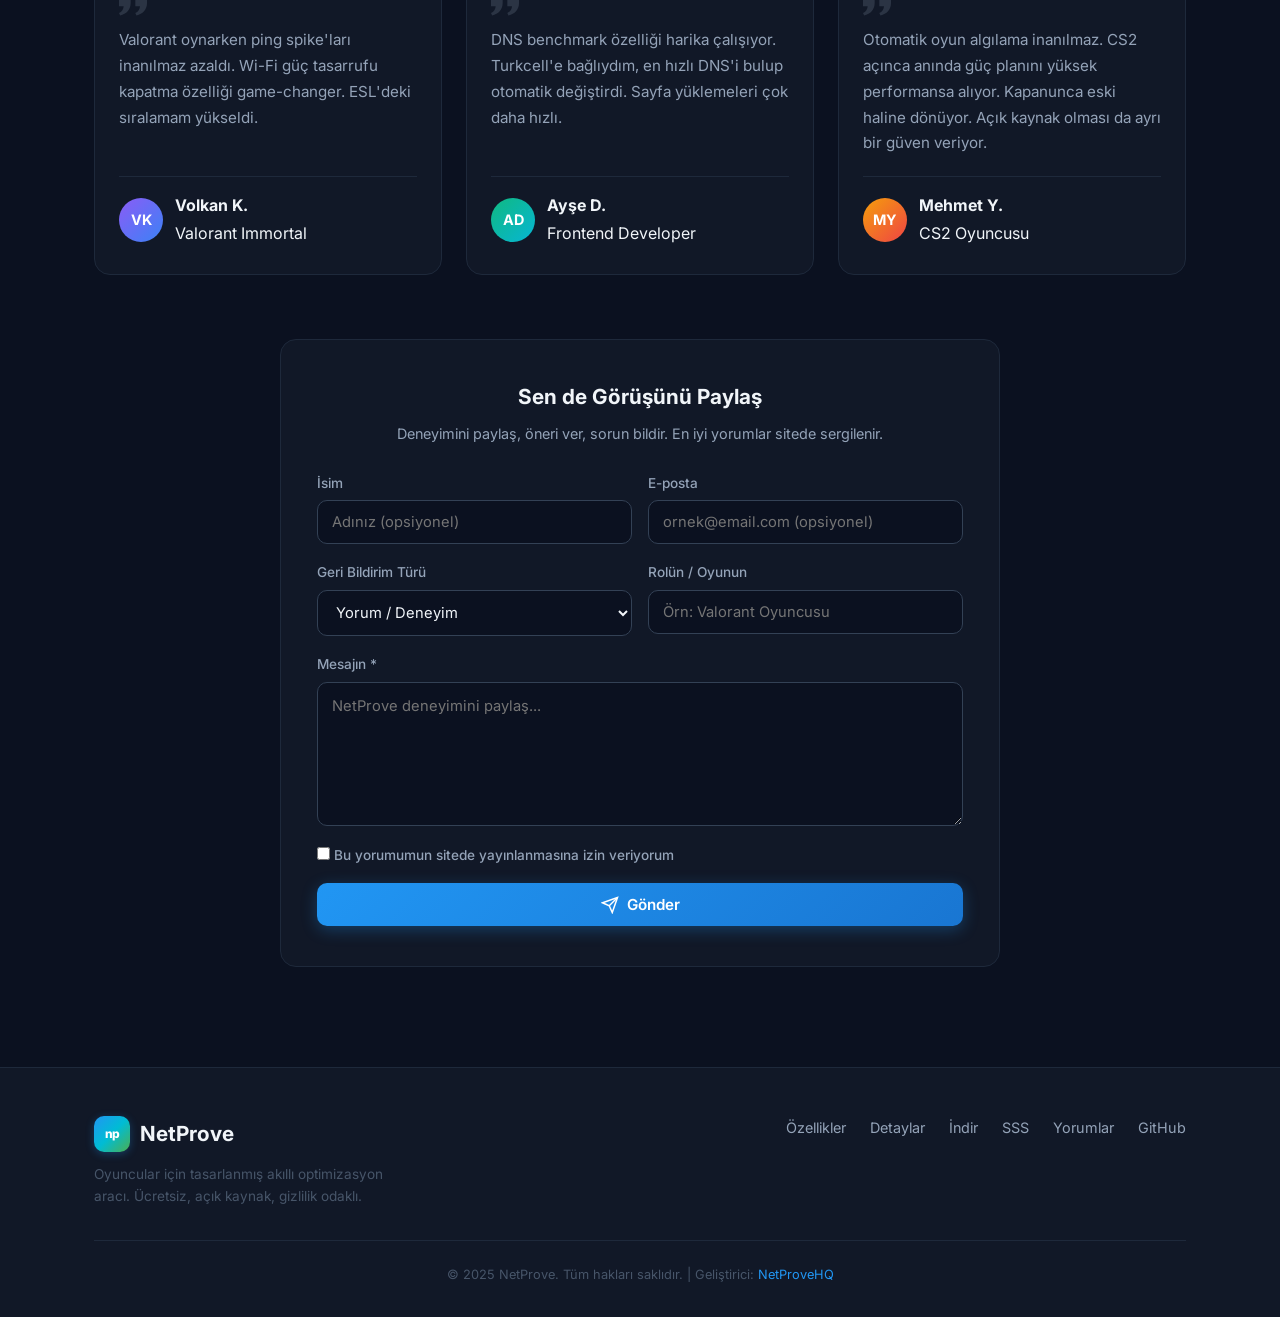
==== commit 41bde13f: "feat(docs): replace Cusdis with testimonials grid + Netlify Forms feedback Switches the comments sec" ====
--- a/docs/index.html
+++ b/docs/index.html
@@ -590,36 +590,124 @@
     </div>
   </section>
 
-  <!-- Yorumlar / Comments -->
-  <section class="comments" id="yorumlar">
+  <!-- Yorumlar & Geri Bildirim -->
+  <section class="testimonials" id="yorumlar">
     <div class="container">
       <div class="section-header fade-in">
         <span class="section-badge">Topluluk</span>
         <h2 class="section-title">Yorumlar &amp; Geri Bildirim</h2>
-        <p class="section-desc">NetProve deneyimini payla&#351;, &#246;neri ver, soru sor. Yorumlar moderasyondan ge&#231;er.</p>
-      </div>
-      <div class="comments-box fade-in">
-        <div id="cusdis_thread"
-             data-host="https://cusdis.com"
-             data-app-id="d5a1ae1e-9492-457e-b670-0d7ac282b617"
-             data-page-id="netprove-homepage"
-             data-page-url="https://netprove.netlify.app/"
-             data-page-title="NetProve - Yorumlar"
-             data-theme="dark"></div>
-        <script async defer src="https://cusdis.com/js/cusdis.es.js"></script>
-        <script>
-          // Cusdis iframe auto-resize fallback — postMessage ile dinamik yükseklik
-          window.addEventListener('message', function(e) {
-            if (e.origin !== 'https://cusdis.com') return;
-            if (e.data && e.data.from === 'cusdis' && typeof e.data.height === 'number') {
-              var iframe = document.querySelector('#cusdis_thread iframe');
-              if (iframe) {
-                iframe.style.height = Math.max(e.data.height, 500) + 'px';
-                iframe.style.minHeight = Math.max(e.data.height, 500) + 'px';
-              }
-            }
-          });
-        </script>
+        <p class="section-desc">Kullan&#305;c&#305;lar&#305;m&#305;z ne diyor? Sen de deneyimini payla&#351;, en iyi yorumlar&#305; burada sergiliyoruz.</p>
+      </div>
+
+      <!-- Testimonial Grid (manuel olarak doldurulan onayl&#305; yorumlar) -->
+      <div class="testimonial-grid">
+        <div class="testimonial-card fade-in">
+          <div class="testimonial-quote">
+            <svg width="28" height="28" viewBox="0 0 24 24" fill="currentColor" opacity="0.2"><path d="M9.983 3v7.391c0 5.704-3.731 9.57-8.983 10.609l-.995-2.151c2.432-.917 3.995-3.638 3.995-5.849h-4v-10h9.983zm14.017 0v7.391c0 5.704-3.748 9.571-9 10.609l-.996-2.151c2.433-.917 3.996-3.638 3.996-5.849h-3.983v-10h9.983z"/></svg>
+            <p>Valorant oynarken ping spike'lar&#305; inan&#305;lmaz azald&#305;. Wi-Fi g&#252;&#231; tasarrufu kapatma &#246;zelli&#287;i game-changer. ESL'deki s&#305;ralamam y&#252;kseldi.</p>
+          </div>
+          <div class="testimonial-author">
+            <div class="testimonial-avatar" style="background:linear-gradient(135deg,#8b5cf6,#3b82f6)">VK</div>
+            <div class="testimonial-info">
+              <strong>Volkan K.</strong>
+              <span>Valorant Immortal</span>
+            </div>
+          </div>
+        </div>
+
+        <div class="testimonial-card fade-in">
+          <div class="testimonial-quote">
+            <svg width="28" height="28" viewBox="0 0 24 24" fill="currentColor" opacity="0.2"><path d="M9.983 3v7.391c0 5.704-3.731 9.57-8.983 10.609l-.995-2.151c2.432-.917 3.995-3.638 3.995-5.849h-4v-10h9.983zm14.017 0v7.391c0 5.704-3.748 9.571-9 10.609l-.996-2.151c2.433-.917 3.996-3.638 3.996-5.849h-3.983v-10h9.983z"/></svg>
+            <p>DNS benchmark &#246;zelli&#287;i harika &#231;al&#305;&#351;&#305;yor. Turkcell'e ba&#287;l&#305;yd&#305;m, en h&#305;zl&#305; DNS'i bulup otomatik de&#287;i&#351;tirdi. Sayfa y&#252;klemeleri &#231;ok daha h&#305;zl&#305;.</p>
+          </div>
+          <div class="testimonial-author">
+            <div class="testimonial-avatar" style="background:linear-gradient(135deg,#10b981,#06b6d4)">AD</div>
+            <div class="testimonial-info">
+              <strong>Ay&#351;e D.</strong>
+              <span>Frontend Developer</span>
+            </div>
+          </div>
+        </div>
+
+        <div class="testimonial-card fade-in">
+          <div class="testimonial-quote">
+            <svg width="28" height="28" viewBox="0 0 24 24" fill="currentColor" opacity="0.2"><path d="M9.983 3v7.391c0 5.704-3.731 9.57-8.983 10.609l-.995-2.151c2.432-.917 3.995-3.638 3.995-5.849h-4v-10h9.983zm14.017 0v7.391c0 5.704-3.748 9.571-9 10.609l-.996-2.151c2.433-.917 3.996-3.638 3.996-5.849h-3.983v-10h9.983z"/></svg>
+            <p>Otomatik oyun alg&#305;lama inan&#305;lmaz. CS2 a&#231;&#305;nca an&#305;nda g&#252;&#231; plan&#305;n&#305; y&#252;ksek performansa al&#305;yor. Kapanunca eski haline d&#246;n&#252;yor. A&#231;&#305;k kaynak olmas&#305; da ayr&#305; bir g&#252;ven veriyor.</p>
+          </div>
+          <div class="testimonial-author">
+            <div class="testimonial-avatar" style="background:linear-gradient(135deg,#f59e0b,#ef4444)">MY</div>
+            <div class="testimonial-info">
+              <strong>Mehmet Y.</strong>
+              <span>CS2 Oyuncusu</span>
+            </div>
+          </div>
+        </div>
+      </div>
+
+      <!-- Geri Bildirim Formu (Netlify Forms) -->
+      <div class="feedback-form-wrapper fade-in">
+        <div class="feedback-form-header">
+          <h3>Sen de G&#246;r&#252;&#351;&#252;n&#252; Payla&#351;</h3>
+          <p>Deneyimini payla&#351;, &#246;neri ver, sorun bildir. En iyi yorumlar sitede sergilenir.</p>
+        </div>
+
+        <form name="feedback" method="POST" data-netlify="true" data-netlify-honeypot="bot-field" class="feedback-form" action="/?feedback=success#yorumlar">
+          <input type="hidden" name="form-name" value="feedback">
+          <p class="hidden-honeypot">
+            <label>Bu alan&#305; doldurma: <input name="bot-field"></label>
+          </p>
+
+          <div class="form-row">
+            <div class="form-group">
+              <label for="name">&#304;sim</label>
+              <input type="text" id="name" name="name" placeholder="Ad&#305;n&#305;z (opsiyonel)">
+            </div>
+            <div class="form-group">
+              <label for="email">E-posta</label>
+              <input type="email" id="email" name="email" placeholder="ornek@email.com (opsiyonel)">
+            </div>
+          </div>
+
+          <div class="form-row">
+            <div class="form-group">
+              <label for="type">Geri Bildirim T&#252;r&#252;</label>
+              <select id="type" name="type">
+                <option value="yorum">Yorum / Deneyim</option>
+                <option value="oneri">&#214;neri</option>
+                <option value="bug">Hata / Sorun</option>
+                <option value="tesekkur">Te&#351;ekk&#252;r</option>
+                <option value="diger">Di&#287;er</option>
+              </select>
+            </div>
+            <div class="form-group">
+              <label for="role">Rol&#252;n / Oyunun</label>
+              <input type="text" id="role" name="role" placeholder="&#214;rn: Valorant Oyuncusu">
+            </div>
+          </div>
+
+          <div class="form-group">
+            <label for="message">Mesaj&#305;n <span class="required">*</span></label>
+            <textarea id="message" name="message" rows="5" required placeholder="NetProve deneyimini payla&#351;..."></textarea>
+          </div>
+
+          <div class="form-group checkbox-group">
+            <label>
+              <input type="checkbox" name="public-display" value="evet">
+              <span>Bu yorumumun sitede yay&#305;nlanmas&#305;na izin veriyorum</span>
+            </label>
+          </div>
+
+          <button type="submit" class="btn btn-primary btn-block">
+            <svg width="18" height="18" viewBox="0 0 24 24" fill="none" stroke="currentColor" stroke-width="2"><line x1="22" y1="2" x2="11" y2="13"/><polygon points="22 2 15 22 11 13 2 9 22 2"/></svg>
+            G&#246;nder
+          </button>
+        </form>
+
+        <div id="feedback-success" class="feedback-success" style="display:none">
+          <svg width="48" height="48" viewBox="0 0 24 24" fill="none" stroke="#10B981" stroke-width="2"><polyline points="20 6 9 17 4 12"/></svg>
+          <h4>Te&#351;ekk&#252;rler!</h4>
+          <p>Geri bildirimin iletildi. &#304;ncelendikten sonra uygunsa sitede yay&#305;nlanacak.</p>
+        </div>
       </div>
     </div>
   </section>
--- a/docs/style.css
+++ b/docs/style.css
@@ -450,31 +450,150 @@
   font-size: 0.9rem; line-height: 1.7;
 }
 
-/* ===== Yorumlar (Cusdis) ===== */
-.comments {
+/* ===== Yorumlar & Geri Bildirim ===== */
+.testimonials {
   padding: 80px 0 100px;
   background: var(--bg);
 }
-.comments .section-desc {
-  max-width: 560px; margin: 14px auto 0;
-  color: var(--text-muted); font-size: 0.95rem; line-height: 1.65;
-}
-.comments-box {
-  max-width: 720px; margin: 0 auto;
-  /* Ayrı bir kart gibi durmasın - sayfayla aynı akışta olsun */
-}
-#cusdis_thread {
-  width: 100%;
-  min-height: 500px;
-}
-#cusdis_thread iframe {
-  width: 100% !important;
-  border: 0 !important;
-  background: transparent !important;
-  color-scheme: dark;
-  min-height: 500px !important;
-  display: block;
-}
+
+/* Kart grid'i - .feature-grid ile aynı responsive davranış */
+.testimonial-grid {
+  display: grid;
+  grid-template-columns: repeat(3, 1fr);
+  gap: 24px;
+  max-width: 1100px;
+  margin: 48px auto 64px;
+}
+@media (max-width: 900px) {
+  .testimonial-grid { grid-template-columns: repeat(2, 1fr); }
+}
+@media (max-width: 600px) {
+  .testimonial-grid { grid-template-columns: 1fr; }
+}
+
+/* Yorum kartı - feature-card desenini takip eder */
+.testimonial-card {
+  background: var(--bg-card);
+  border: 1px solid var(--border);
+  border-radius: var(--radius);
+  padding: 28px 24px;
+  display: flex; flex-direction: column; gap: 20px;
+  transition: transform 0.3s, border-color 0.3s, box-shadow 0.3s;
+}
+.testimonial-card:hover {
+  transform: translateY(-4px);
+  border-color: rgba(33,150,243,0.25);
+  box-shadow: var(--shadow-glow);
+}
+.testimonial-quote-icon {
+  width: 28px; height: 28px;
+  color: var(--accent);
+  opacity: 0.8;
+}
+.testimonial-quote {
+  color: var(--text-sub);
+  font-size: 0.95rem; line-height: 1.7;
+  flex: 1;
+  margin: 0;
+}
+.testimonial-author {
+  display: flex; align-items: center; gap: 12px;
+  padding-top: 16px;
+  border-top: 1px solid var(--border);
+}
+.testimonial-avatar {
+  width: 44px; height: 44px;
+  border-radius: 50%;
+  display: flex; align-items: center; justify-content: center;
+  font-weight: 700; font-size: 0.9rem;
+  color: #fff;
+  flex-shrink: 0;
+}
+.testimonial-avatar.avatar-purple { background: linear-gradient(135deg, var(--purple), var(--accent)); }
+.testimonial-avatar.avatar-green  { background: linear-gradient(135deg, var(--green), var(--cyan)); }
+.testimonial-avatar.avatar-orange { background: linear-gradient(135deg, var(--orange), var(--red)); }
+.testimonial-info { display: flex; flex-direction: column; gap: 2px; }
+.testimonial-info .name { color: var(--text); font-weight: 600; font-size: 0.9rem; }
+.testimonial-info .role { color: var(--text-muted); font-size: 0.8rem; }
+
+/* Form bölümü - sayfayla aynı akışta, kart hissi vermeden */
+.feedback-form-wrapper {
+  max-width: 720px;
+  margin: 0 auto;
+  background: var(--bg-card);
+  border: 1px solid var(--border);
+  border-radius: var(--radius);
+  padding: 40px 36px;
+}
+.feedback-form-header { text-align: center; margin-bottom: 28px; }
+.feedback-form-header h3 {
+  font-size: 1.3rem; font-weight: 700; color: var(--text);
+  margin-bottom: 8px;
+}
+.feedback-form-header p {
+  color: var(--text-sub); font-size: 0.9rem; line-height: 1.6;
+}
+
+.feedback-form { display: flex; flex-direction: column; gap: 18px; }
+.form-row {
+  display: grid; grid-template-columns: 1fr 1fr; gap: 16px;
+}
+@media (max-width: 600px) {
+  .form-row { grid-template-columns: 1fr; }
+}
+.form-group { display: flex; flex-direction: column; gap: 6px; }
+.form-group label {
+  font-size: 0.85rem; font-weight: 500; color: var(--text-sub);
+}
+.form-group input,
+.form-group select,
+.form-group textarea {
+  background: var(--bg);
+  border: 1px solid var(--border-light);
+  border-radius: var(--radius-sm);
+  padding: 12px 14px;
+  color: var(--text);
+  font-family: var(--font);
+  font-size: 0.92rem;
+  transition: border-color 0.2s, box-shadow 0.2s;
+}
+.form-group input:focus,
+.form-group select:focus,
+.form-group textarea:focus {
+  outline: none;
+  border-color: var(--accent);
+  box-shadow: 0 0 0 3px rgba(33,150,243,0.15);
+}
+.form-group textarea { resize: vertical; min-height: 120px; line-height: 1.6; }
+
+/* Privacy checkbox satırı */
+.checkbox-group {
+  display: flex; align-items: flex-start; gap: 10px;
+  color: var(--text-sub); font-size: 0.85rem; line-height: 1.5;
+  cursor: pointer;
+}
+.checkbox-group input[type="checkbox"] {
+  margin-top: 3px;
+  accent-color: var(--accent);
+  cursor: pointer;
+}
+
+/* Honeypot - ekranda tamamen gizli, bot tarayıcılar görür */
+.hidden-honeypot { display: none !important; }
+
+.btn-block { width: 100%; justify-content: center; }
+
+/* Başarılı gönderim durumu */
+.feedback-success {
+  background: rgba(76,175,80,0.08);
+  border: 1px solid rgba(76,175,80,0.3);
+  border-radius: var(--radius);
+  padding: 32px 28px;
+  text-align: center;
+  color: var(--text);
+}
+.feedback-success h3 { color: var(--green); font-size: 1.15rem; margin-bottom: 8px; }
+.feedback-success p { color: var(--text-sub); font-size: 0.9rem; line-height: 1.6; }
 
 /* ===== Footer ===== */
 .footer {
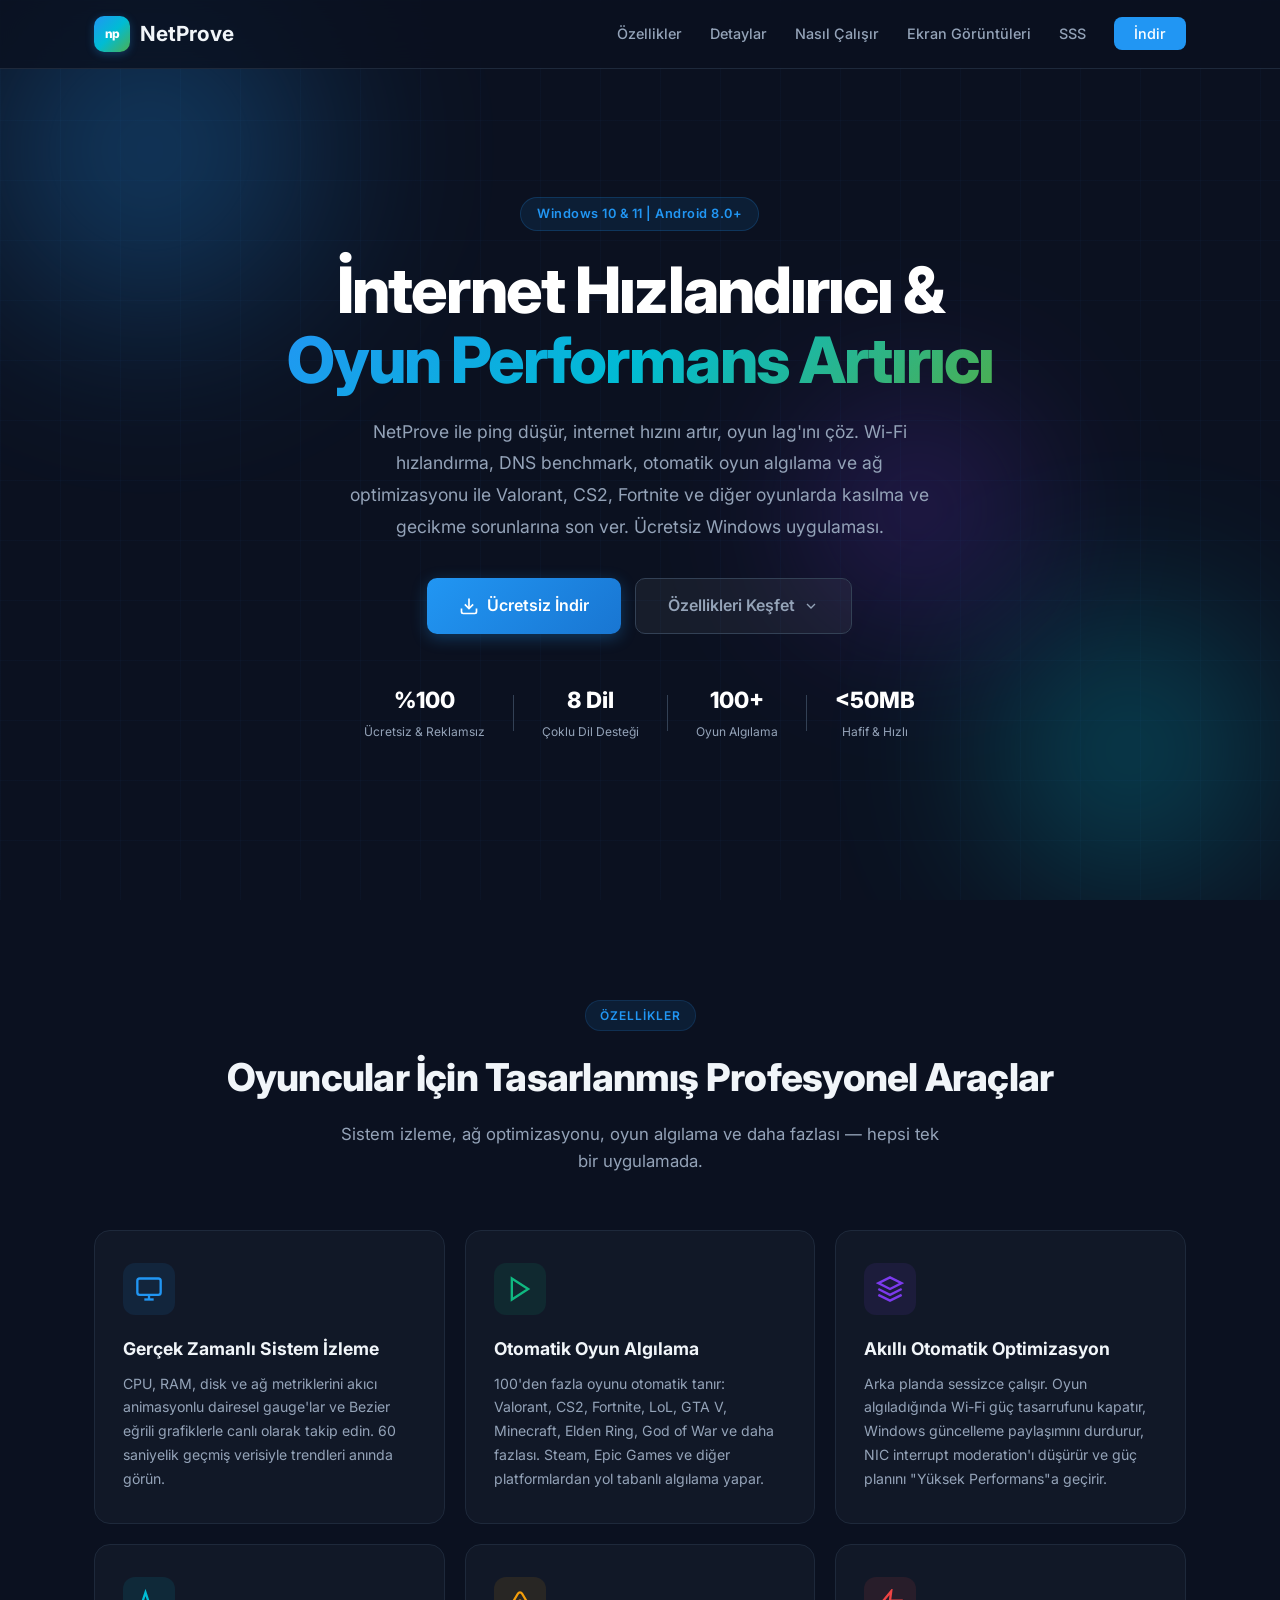
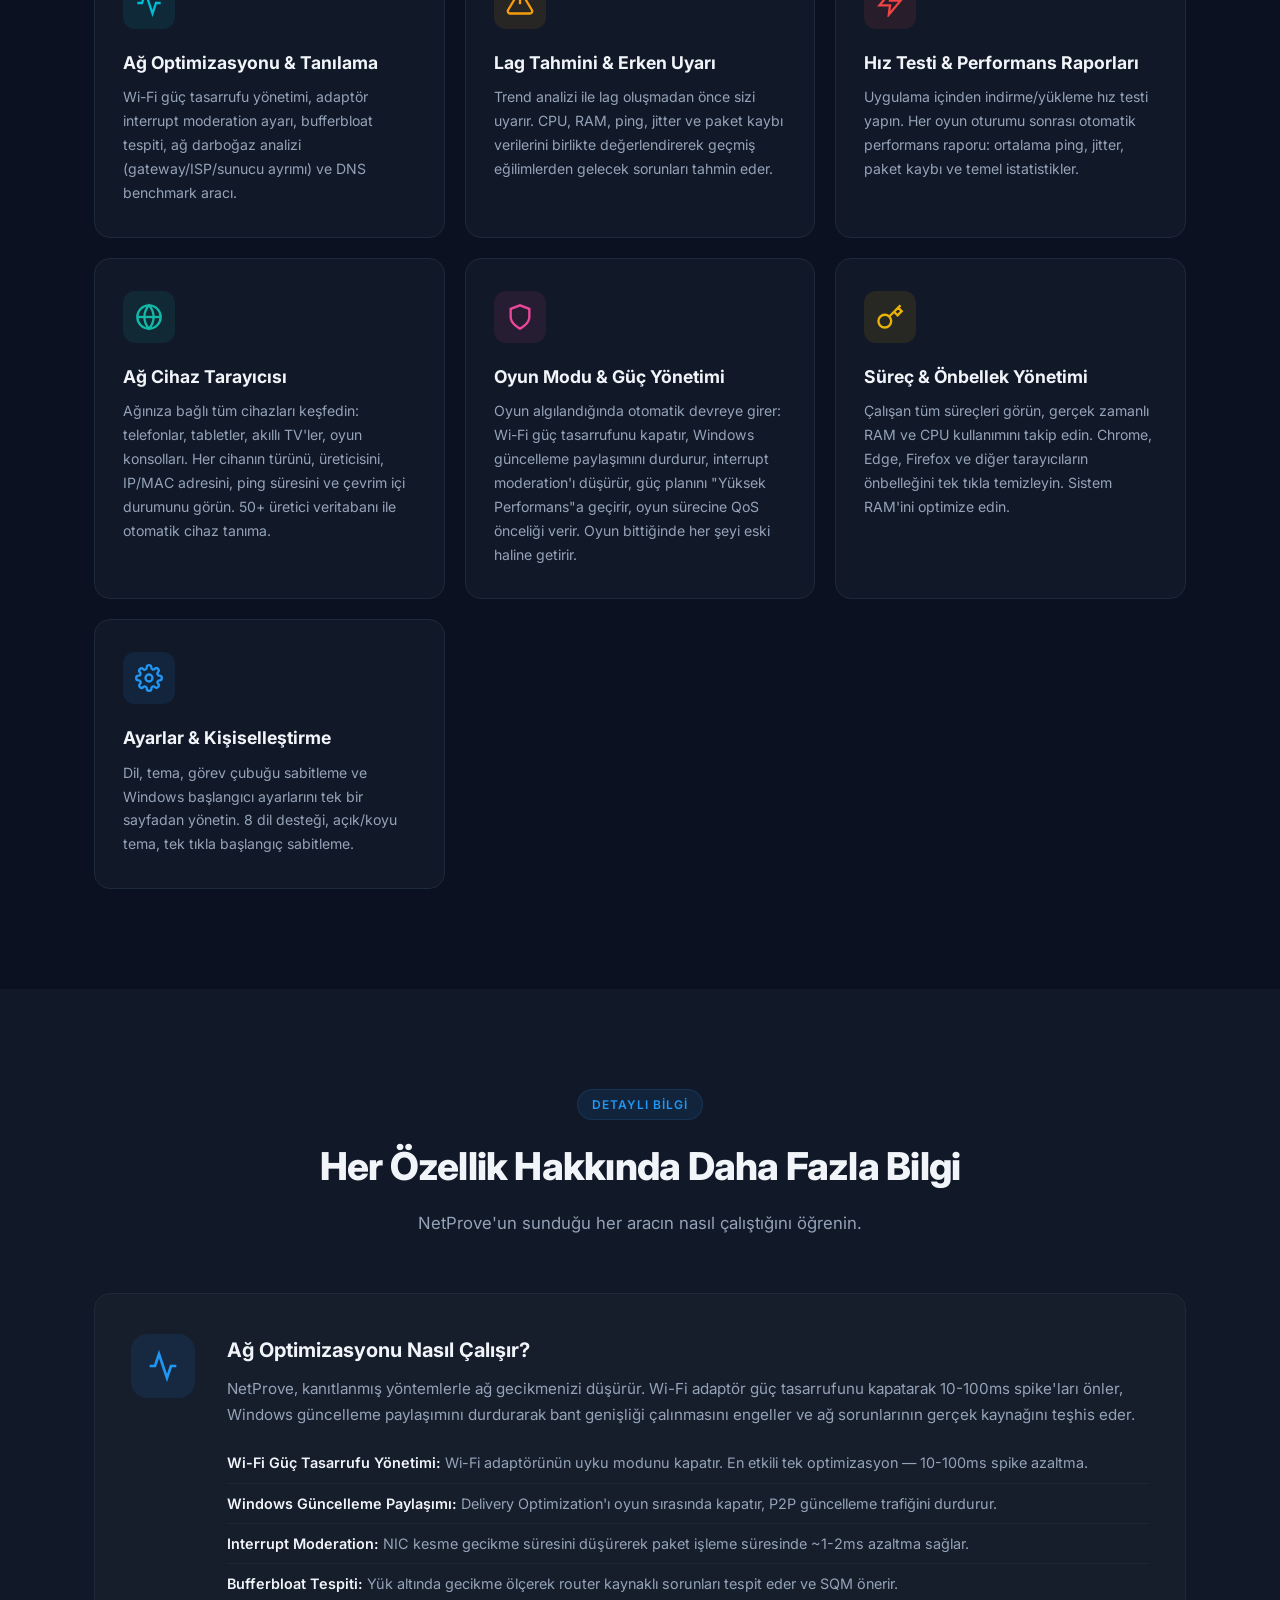
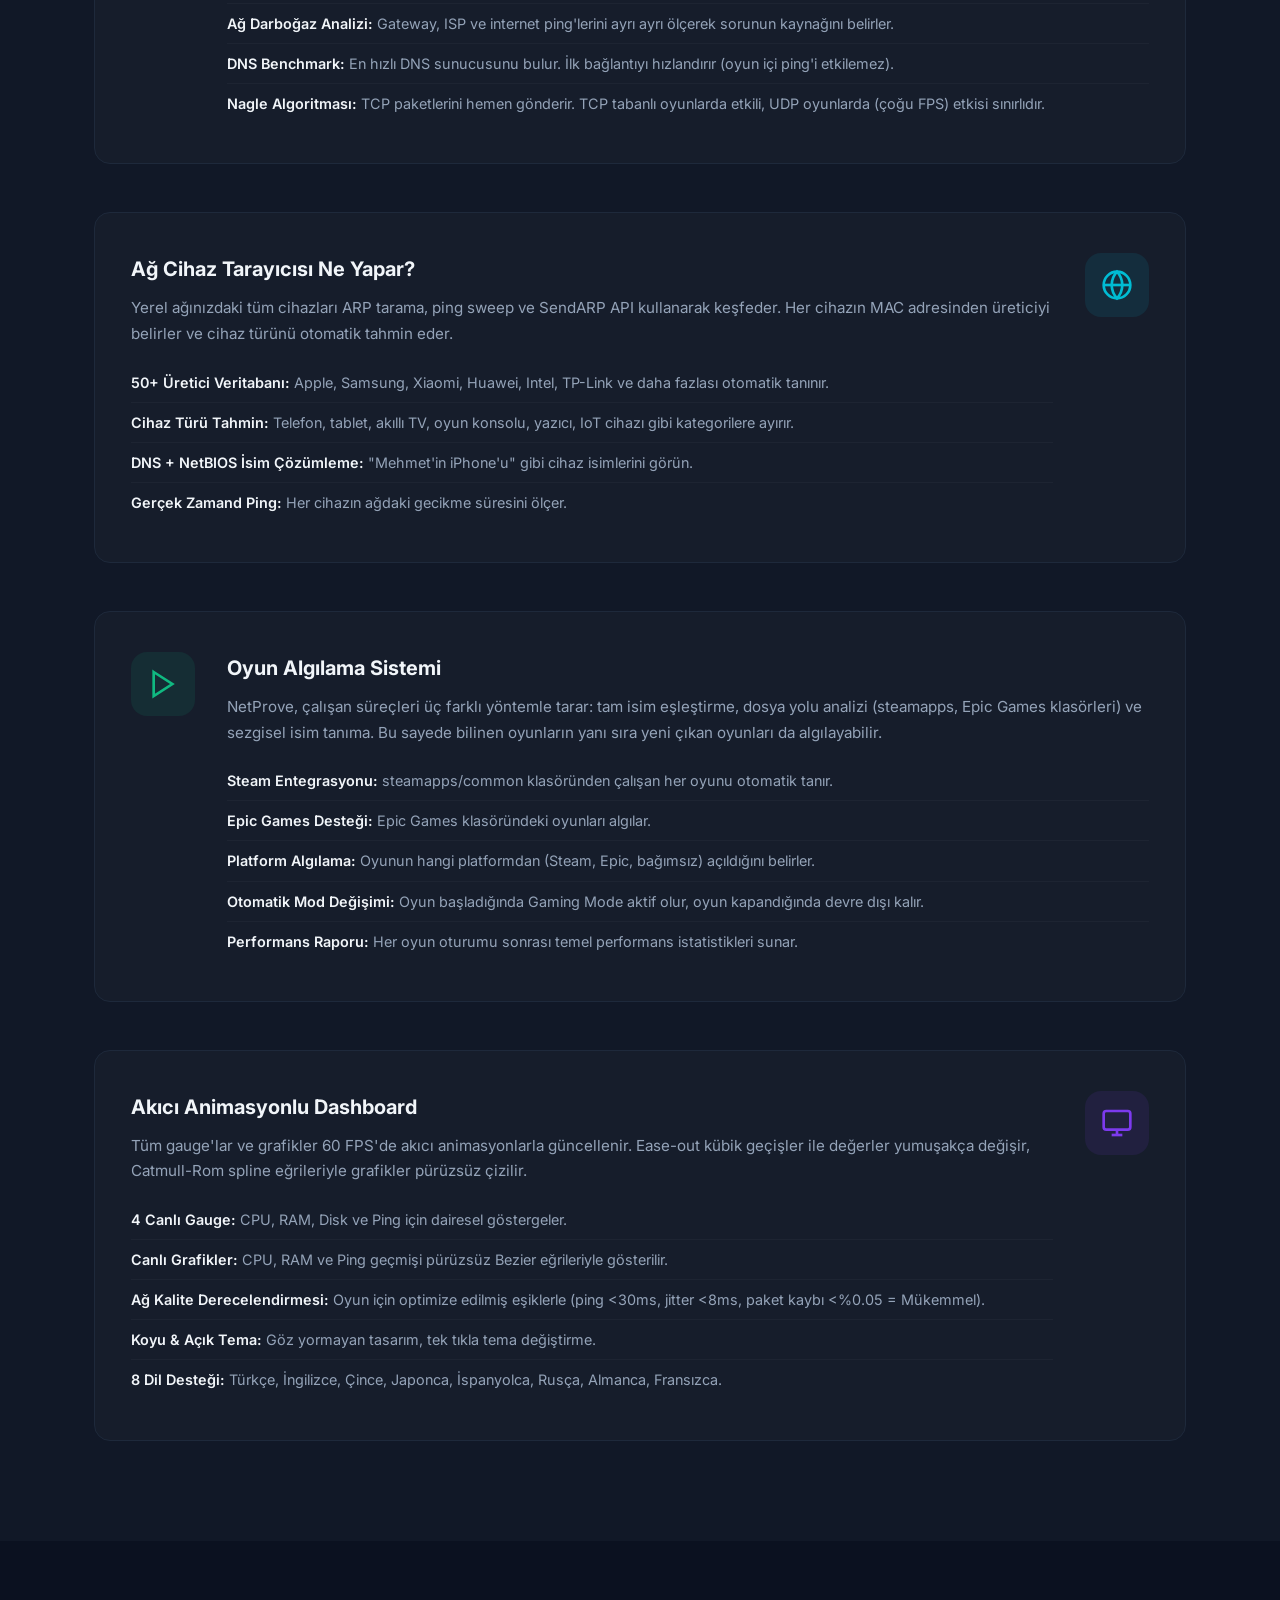
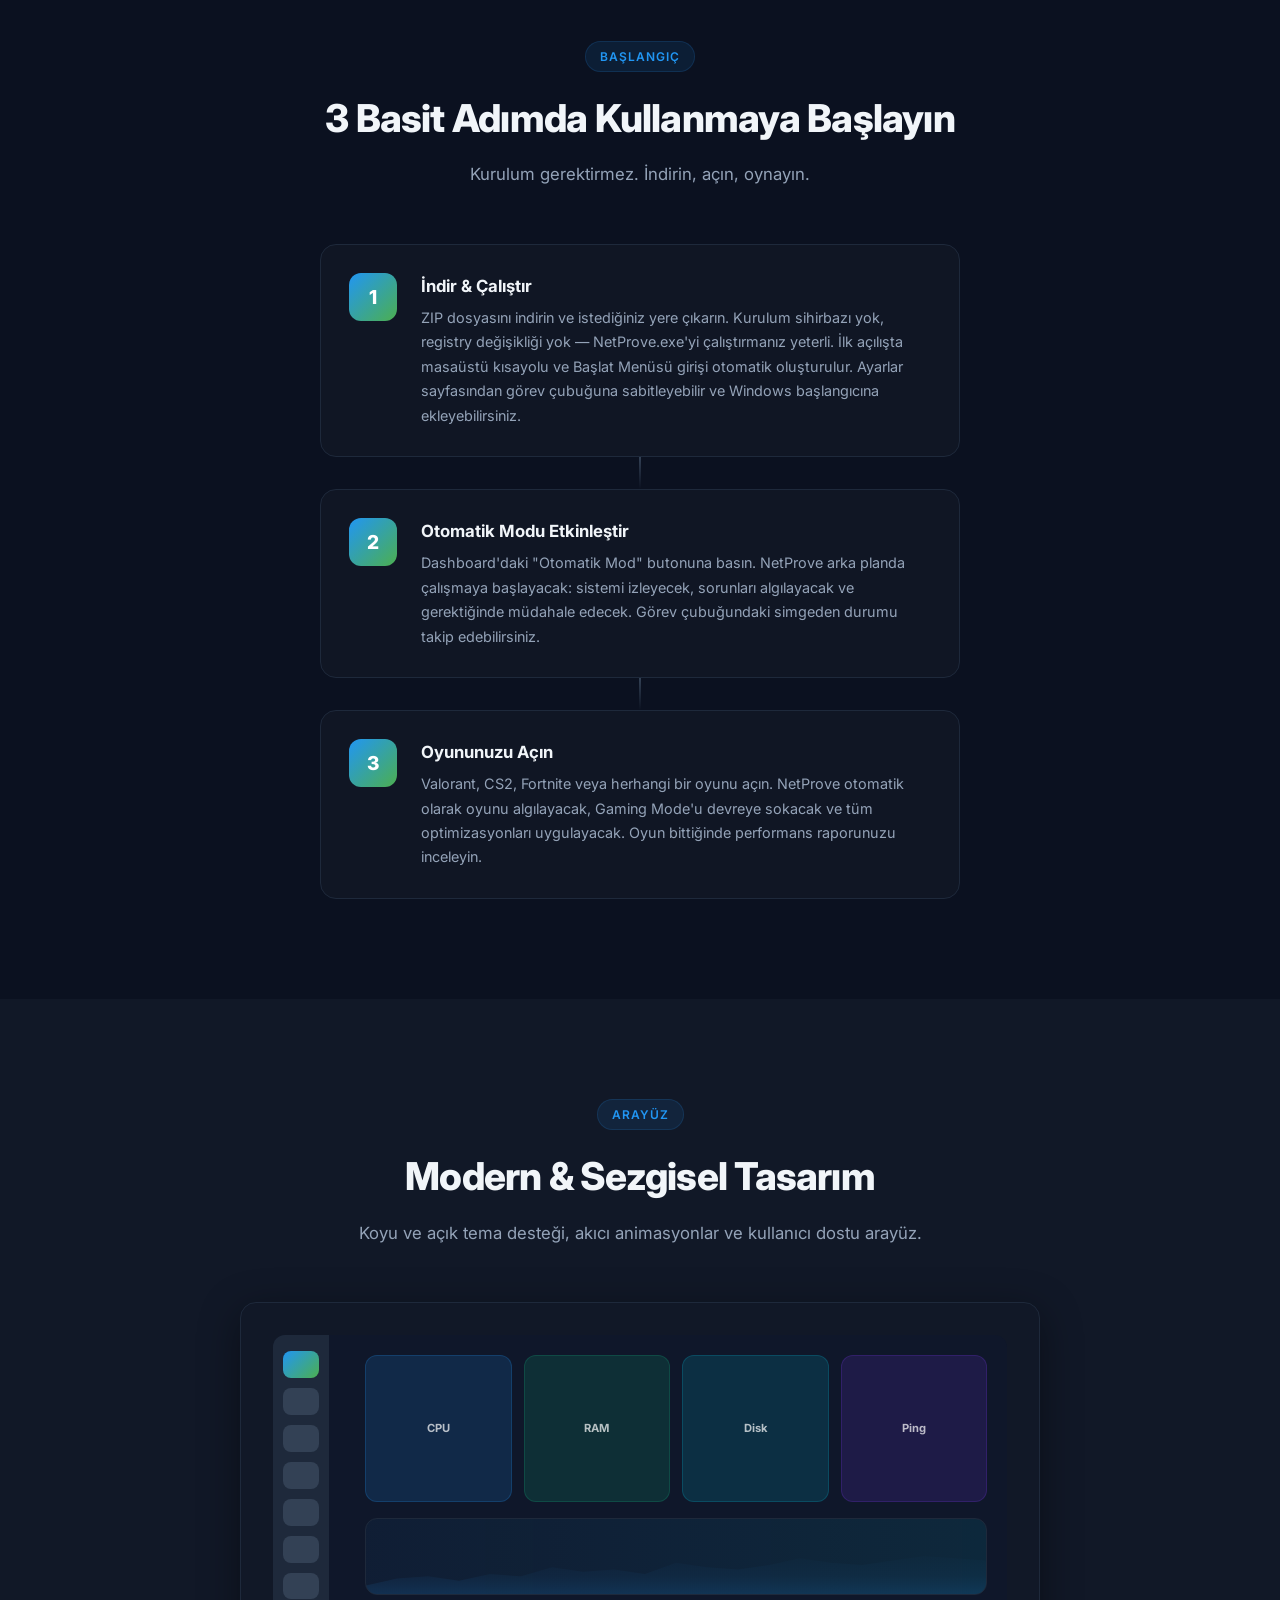
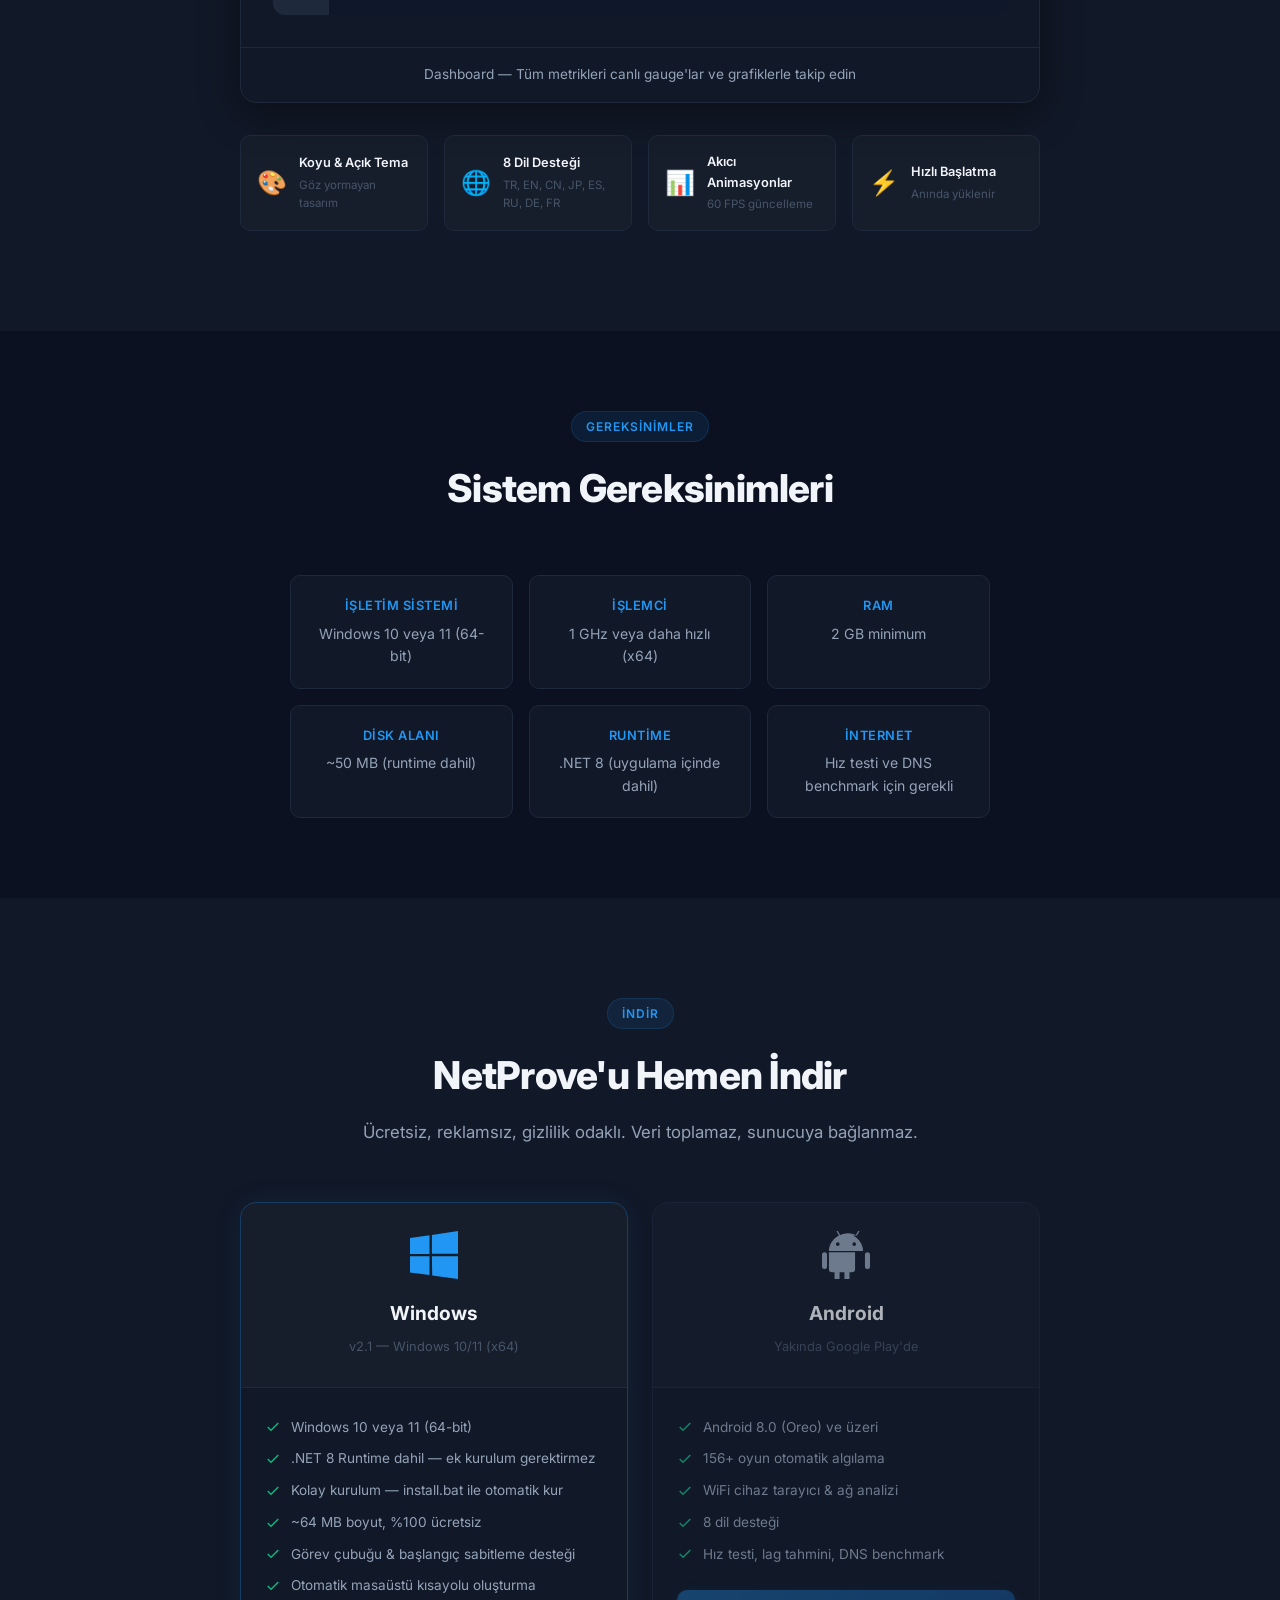
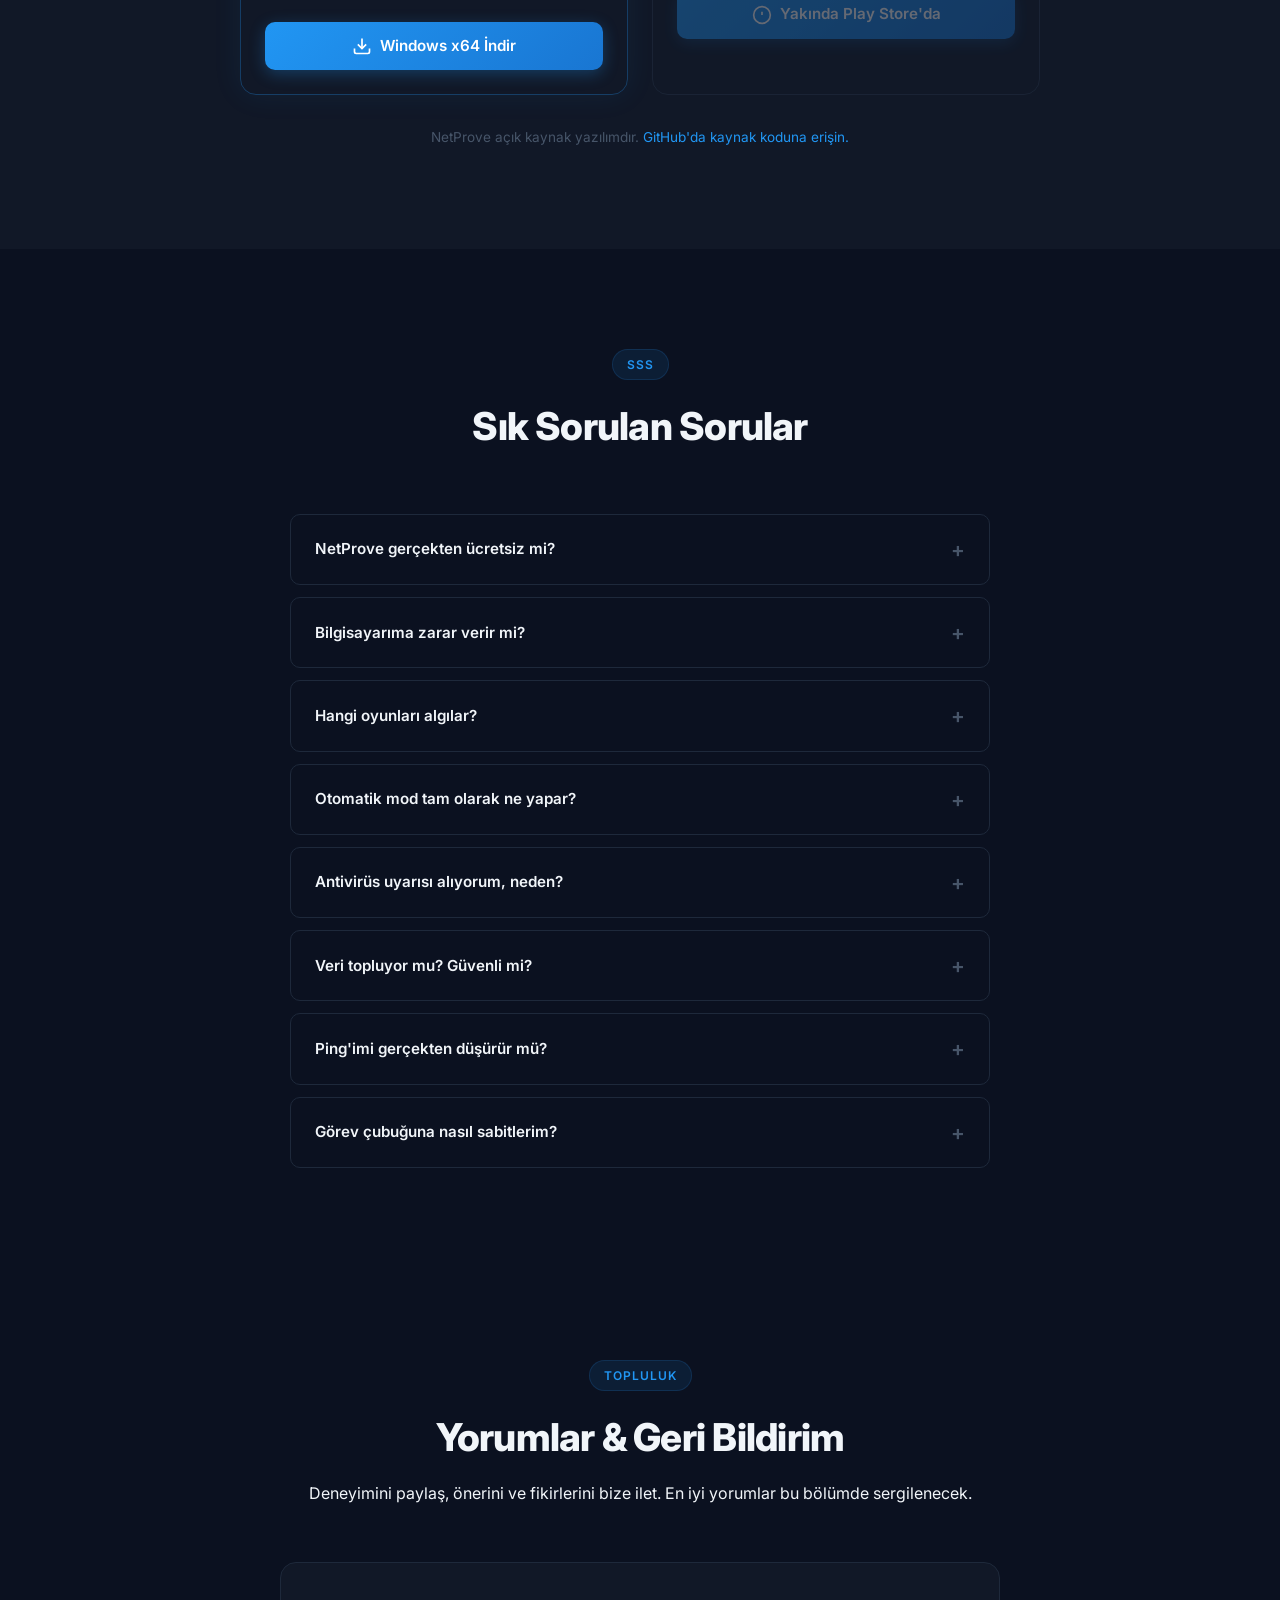
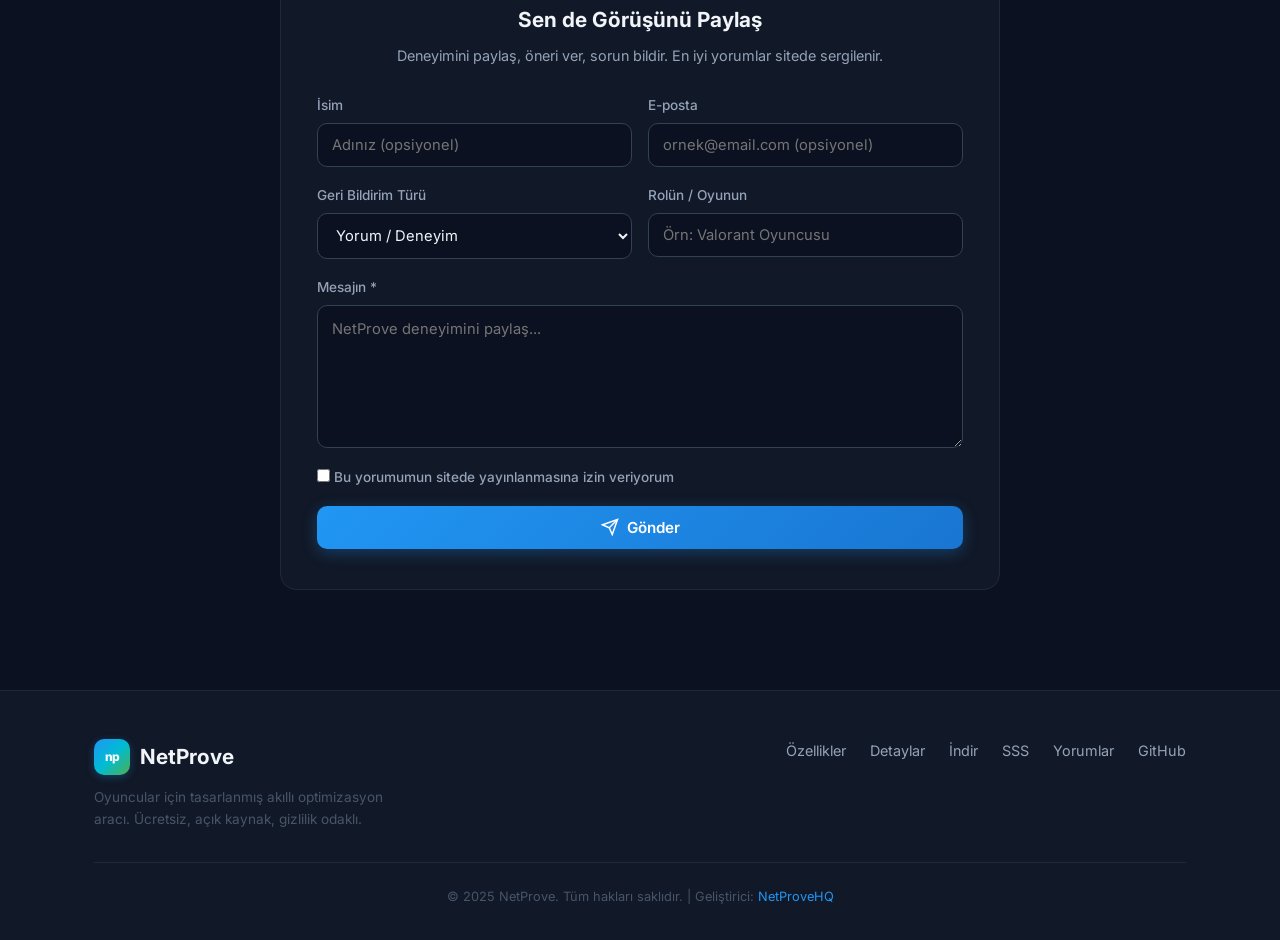
==== commit da0922cf: "fix(docs): remove placeholder testimonials, leave template comment The 3 example testimonials (Volka" ====
--- a/docs/index.html
+++ b/docs/index.html
@@ -596,53 +596,28 @@
       <div class="section-header fade-in">
         <span class="section-badge">Topluluk</span>
         <h2 class="section-title">Yorumlar &amp; Geri Bildirim</h2>
-        <p class="section-desc">Kullan&#305;c&#305;lar&#305;m&#305;z ne diyor? Sen de deneyimini payla&#351;, en iyi yorumlar&#305; burada sergiliyoruz.</p>
-      </div>
-
-      <!-- Testimonial Grid (manuel olarak doldurulan onayl&#305; yorumlar) -->
-      <div class="testimonial-grid">
-        <div class="testimonial-card fade-in">
-          <div class="testimonial-quote">
-            <svg width="28" height="28" viewBox="0 0 24 24" fill="currentColor" opacity="0.2"><path d="M9.983 3v7.391c0 5.704-3.731 9.57-8.983 10.609l-.995-2.151c2.432-.917 3.995-3.638 3.995-5.849h-4v-10h9.983zm14.017 0v7.391c0 5.704-3.748 9.571-9 10.609l-.996-2.151c2.433-.917 3.996-3.638 3.996-5.849h-3.983v-10h9.983z"/></svg>
-            <p>Valorant oynarken ping spike'lar&#305; inan&#305;lmaz azald&#305;. Wi-Fi g&#252;&#231; tasarrufu kapatma &#246;zelli&#287;i game-changer. ESL'deki s&#305;ralamam y&#252;kseldi.</p>
-          </div>
-          <div class="testimonial-author">
-            <div class="testimonial-avatar" style="background:linear-gradient(135deg,#8b5cf6,#3b82f6)">VK</div>
-            <div class="testimonial-info">
-              <strong>Volkan K.</strong>
-              <span>Valorant Immortal</span>
+        <p class="section-desc">Deneyimini payla&#351;, &#246;nerini ve fikirlerini bize ilet. En iyi yorumlar bu b&#246;l&#252;mde sergilenecek.</p>
+      </div>
+
+      <!--
+        Testimonial Grid - ger&#231;ek yorumlar geldik&#231;e bu bloku aktive et.
+        &#214;rnek kart yap&#305;s&#305; (class'lar ve stiller haz&#305;r, sadece doldur):
+        <div class="testimonial-grid">
+          <div class="testimonial-card fade-in">
+            <div class="testimonial-quote">
+              <svg width="28" height="28" viewBox="0 0 24 24" fill="currentColor" opacity="0.2"><path d="M9.983 3v7.391c0 5.704-3.731 9.57-8.983 10.609l-.995-2.151c2.432-.917 3.995-3.638 3.995-5.849h-4v-10h9.983zm14.017 0v7.391c0 5.704-3.748 9.571-9 10.609l-.996-2.151c2.433-.917 3.996-3.638 3.996-5.849h-3.983v-10h9.983z"/></svg>
+              <p>[Kullan&#305;c&#305; yorumu]</p>
             </div>
-          </div>
-        </div>
-
-        <div class="testimonial-card fade-in">
-          <div class="testimonial-quote">
-            <svg width="28" height="28" viewBox="0 0 24 24" fill="currentColor" opacity="0.2"><path d="M9.983 3v7.391c0 5.704-3.731 9.57-8.983 10.609l-.995-2.151c2.432-.917 3.995-3.638 3.995-5.849h-4v-10h9.983zm14.017 0v7.391c0 5.704-3.748 9.571-9 10.609l-.996-2.151c2.433-.917 3.996-3.638 3.996-5.849h-3.983v-10h9.983z"/></svg>
-            <p>DNS benchmark &#246;zelli&#287;i harika &#231;al&#305;&#351;&#305;yor. Turkcell'e ba&#287;l&#305;yd&#305;m, en h&#305;zl&#305; DNS'i bulup otomatik de&#287;i&#351;tirdi. Sayfa y&#252;klemeleri &#231;ok daha h&#305;zl&#305;.</p>
-          </div>
-          <div class="testimonial-author">
-            <div class="testimonial-avatar" style="background:linear-gradient(135deg,#10b981,#06b6d4)">AD</div>
-            <div class="testimonial-info">
-              <strong>Ay&#351;e D.</strong>
-              <span>Frontend Developer</span>
+            <div class="testimonial-author">
+              <div class="testimonial-avatar" style="background:linear-gradient(135deg,#8b5cf6,#3b82f6)">XX</div>
+              <div class="testimonial-info">
+                <strong>Ad Soyad</strong>
+                <span>Rol / Pozisyon</span>
+              </div>
             </div>
           </div>
         </div>
-
-        <div class="testimonial-card fade-in">
-          <div class="testimonial-quote">
-            <svg width="28" height="28" viewBox="0 0 24 24" fill="currentColor" opacity="0.2"><path d="M9.983 3v7.391c0 5.704-3.731 9.57-8.983 10.609l-.995-2.151c2.432-.917 3.995-3.638 3.995-5.849h-4v-10h9.983zm14.017 0v7.391c0 5.704-3.748 9.571-9 10.609l-.996-2.151c2.433-.917 3.996-3.638 3.996-5.849h-3.983v-10h9.983z"/></svg>
-            <p>Otomatik oyun alg&#305;lama inan&#305;lmaz. CS2 a&#231;&#305;nca an&#305;nda g&#252;&#231; plan&#305;n&#305; y&#252;ksek performansa al&#305;yor. Kapanunca eski haline d&#246;n&#252;yor. A&#231;&#305;k kaynak olmas&#305; da ayr&#305; bir g&#252;ven veriyor.</p>
-          </div>
-          <div class="testimonial-author">
-            <div class="testimonial-avatar" style="background:linear-gradient(135deg,#f59e0b,#ef4444)">MY</div>
-            <div class="testimonial-info">
-              <strong>Mehmet Y.</strong>
-              <span>CS2 Oyuncusu</span>
-            </div>
-          </div>
-        </div>
-      </div>
+      -->
 
       <!-- Geri Bildirim Formu (Netlify Forms) -->
       <div class="feedback-form-wrapper fade-in">
